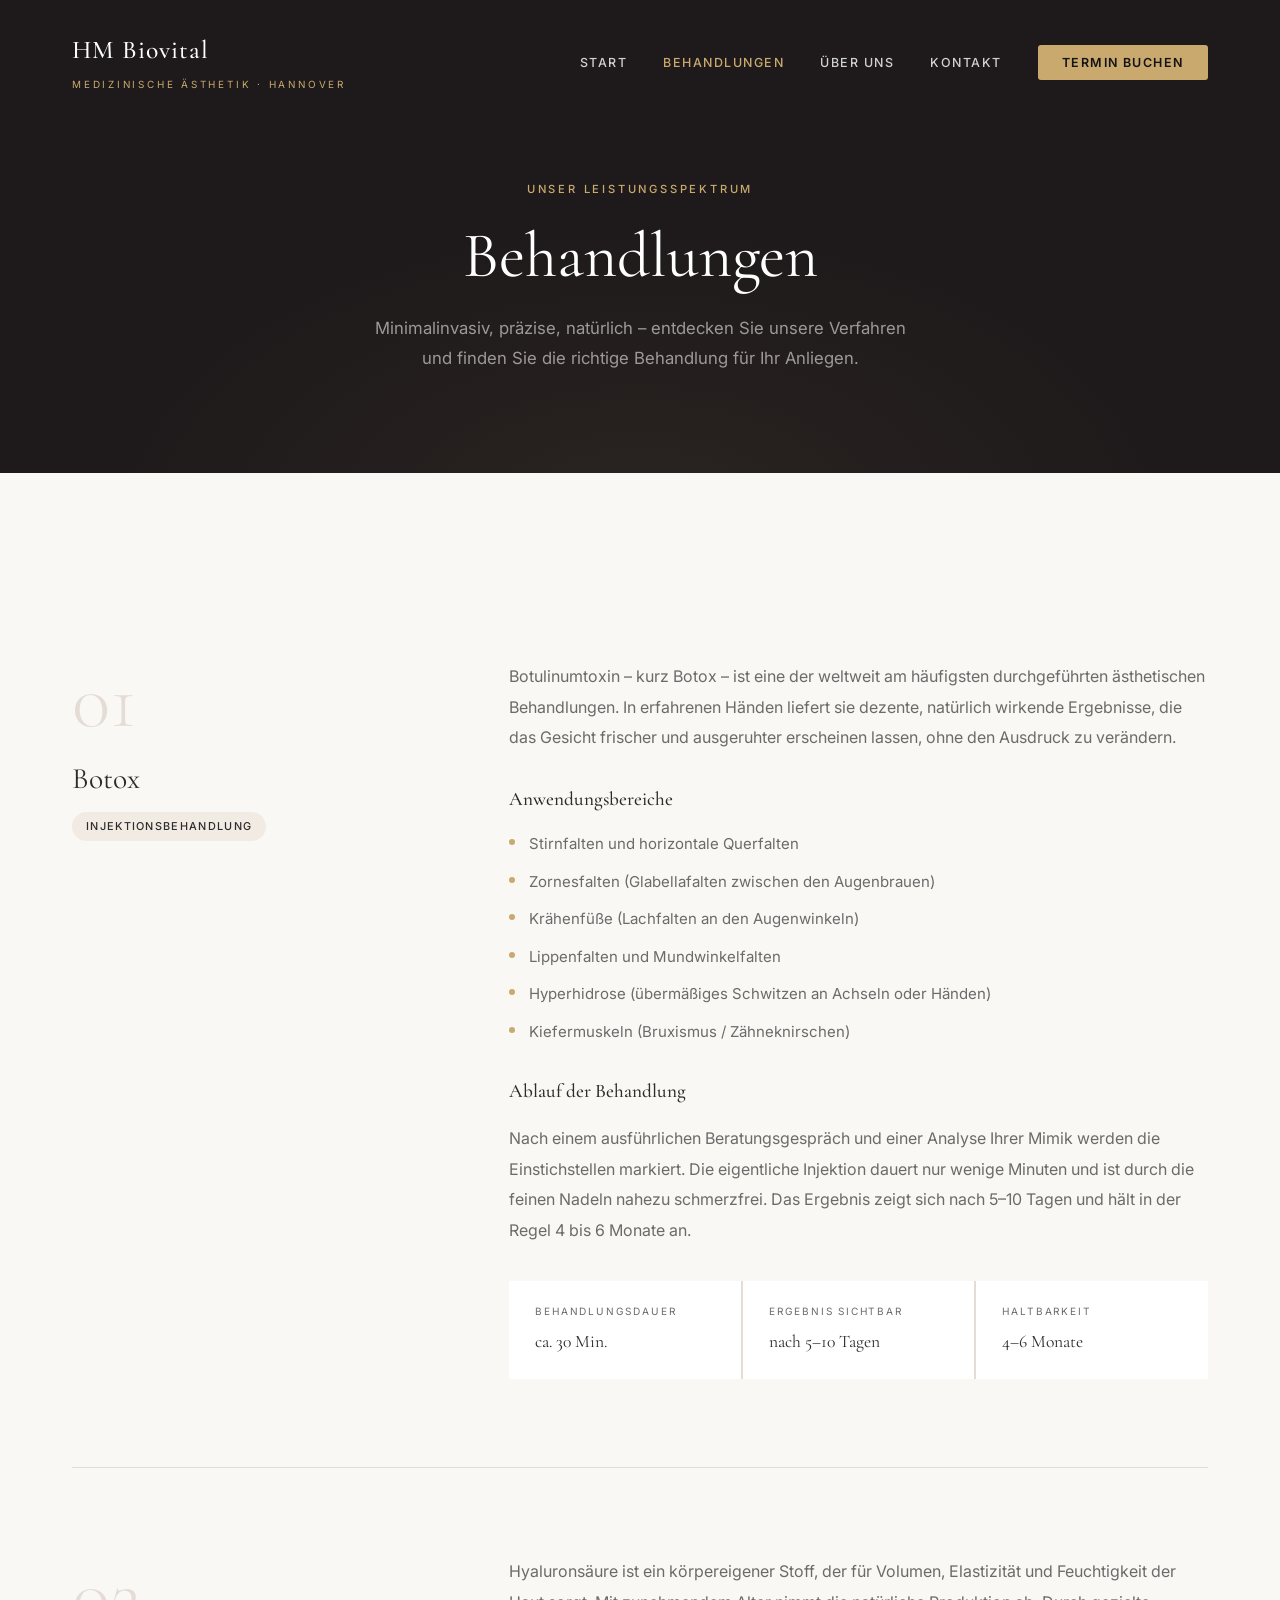
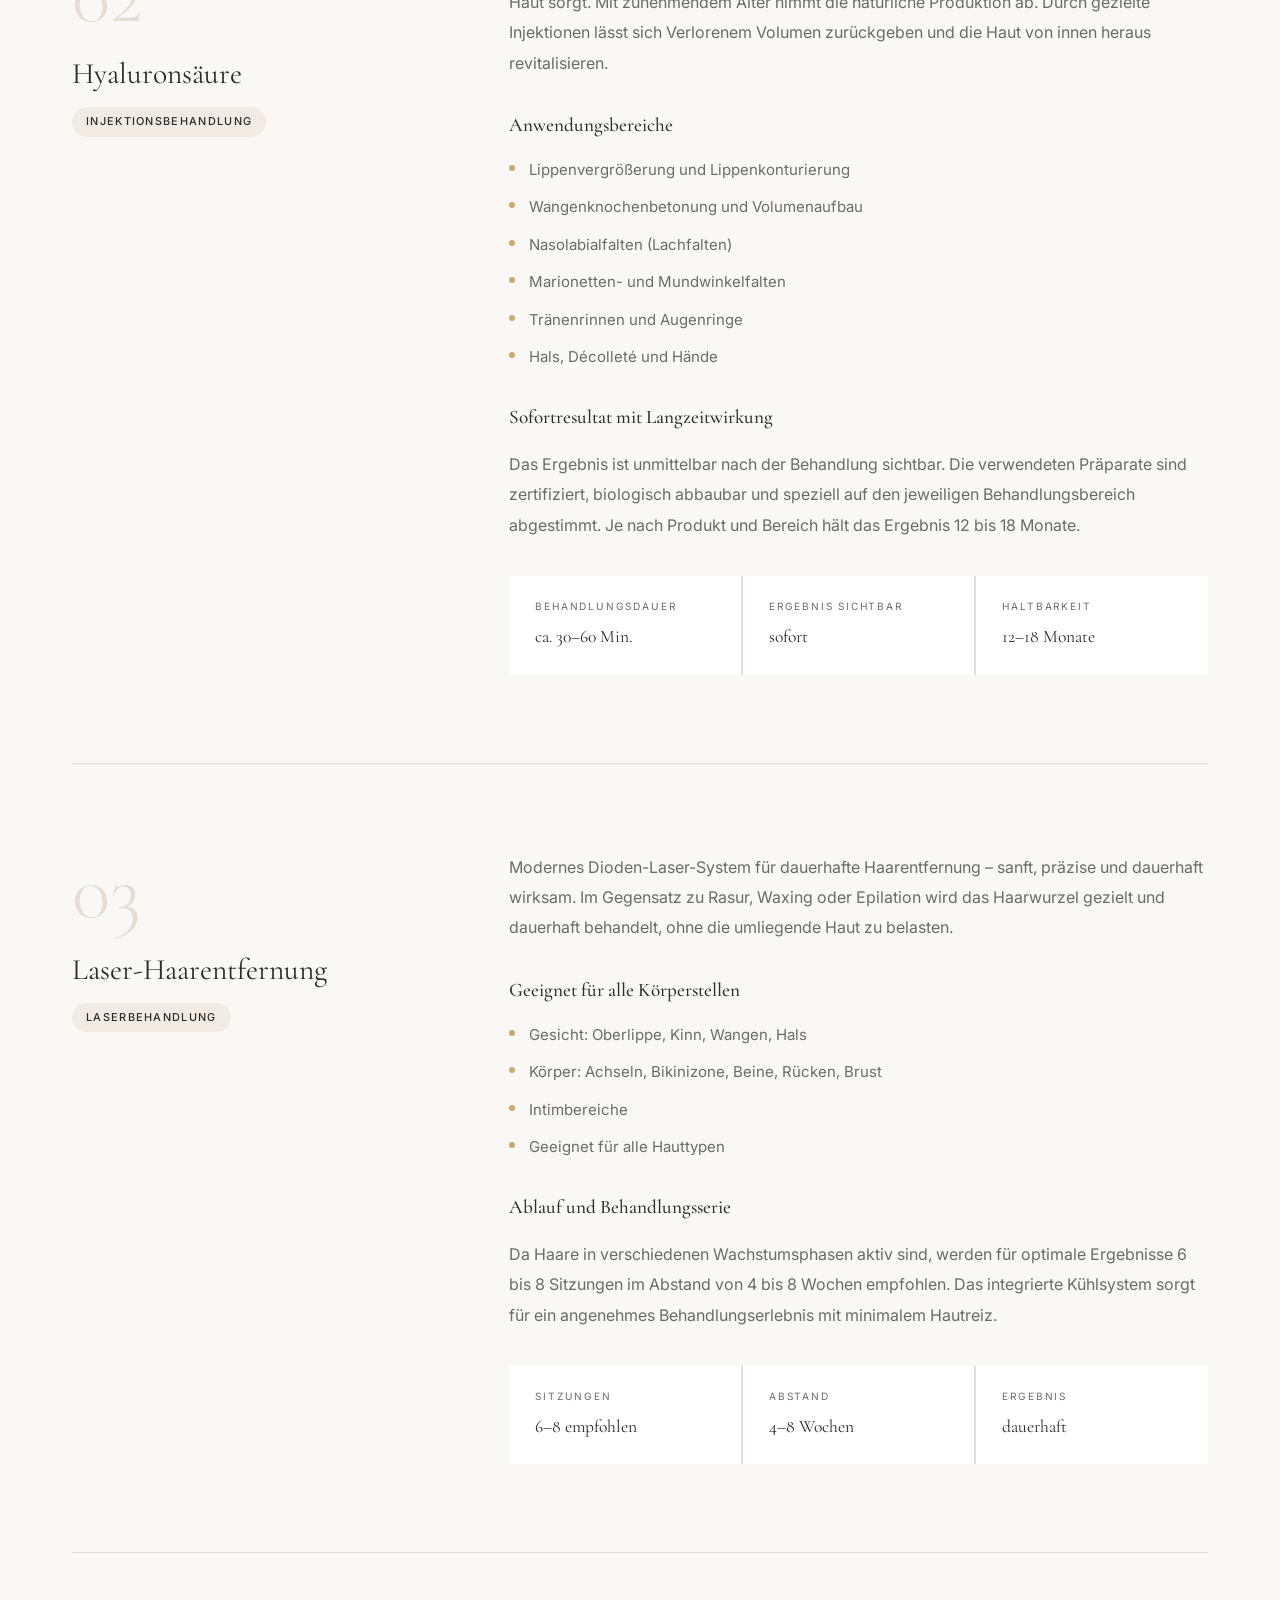
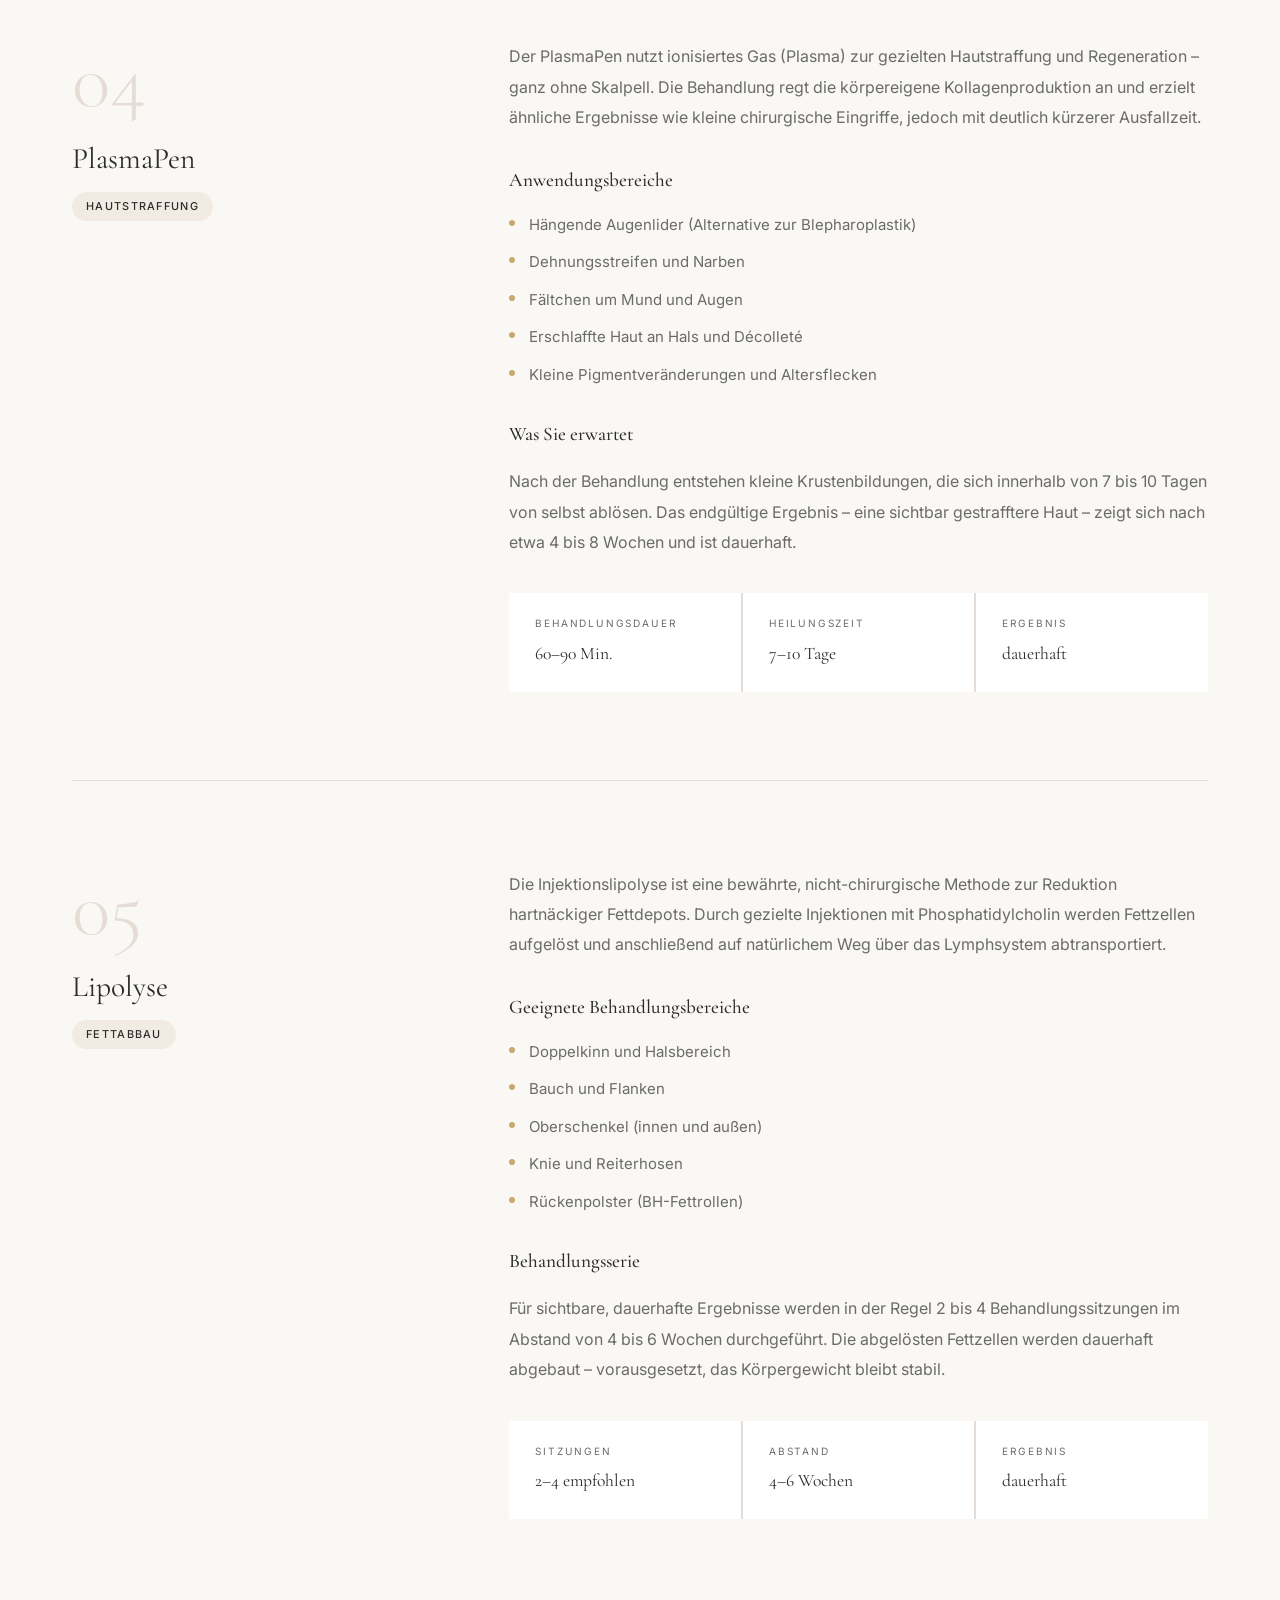
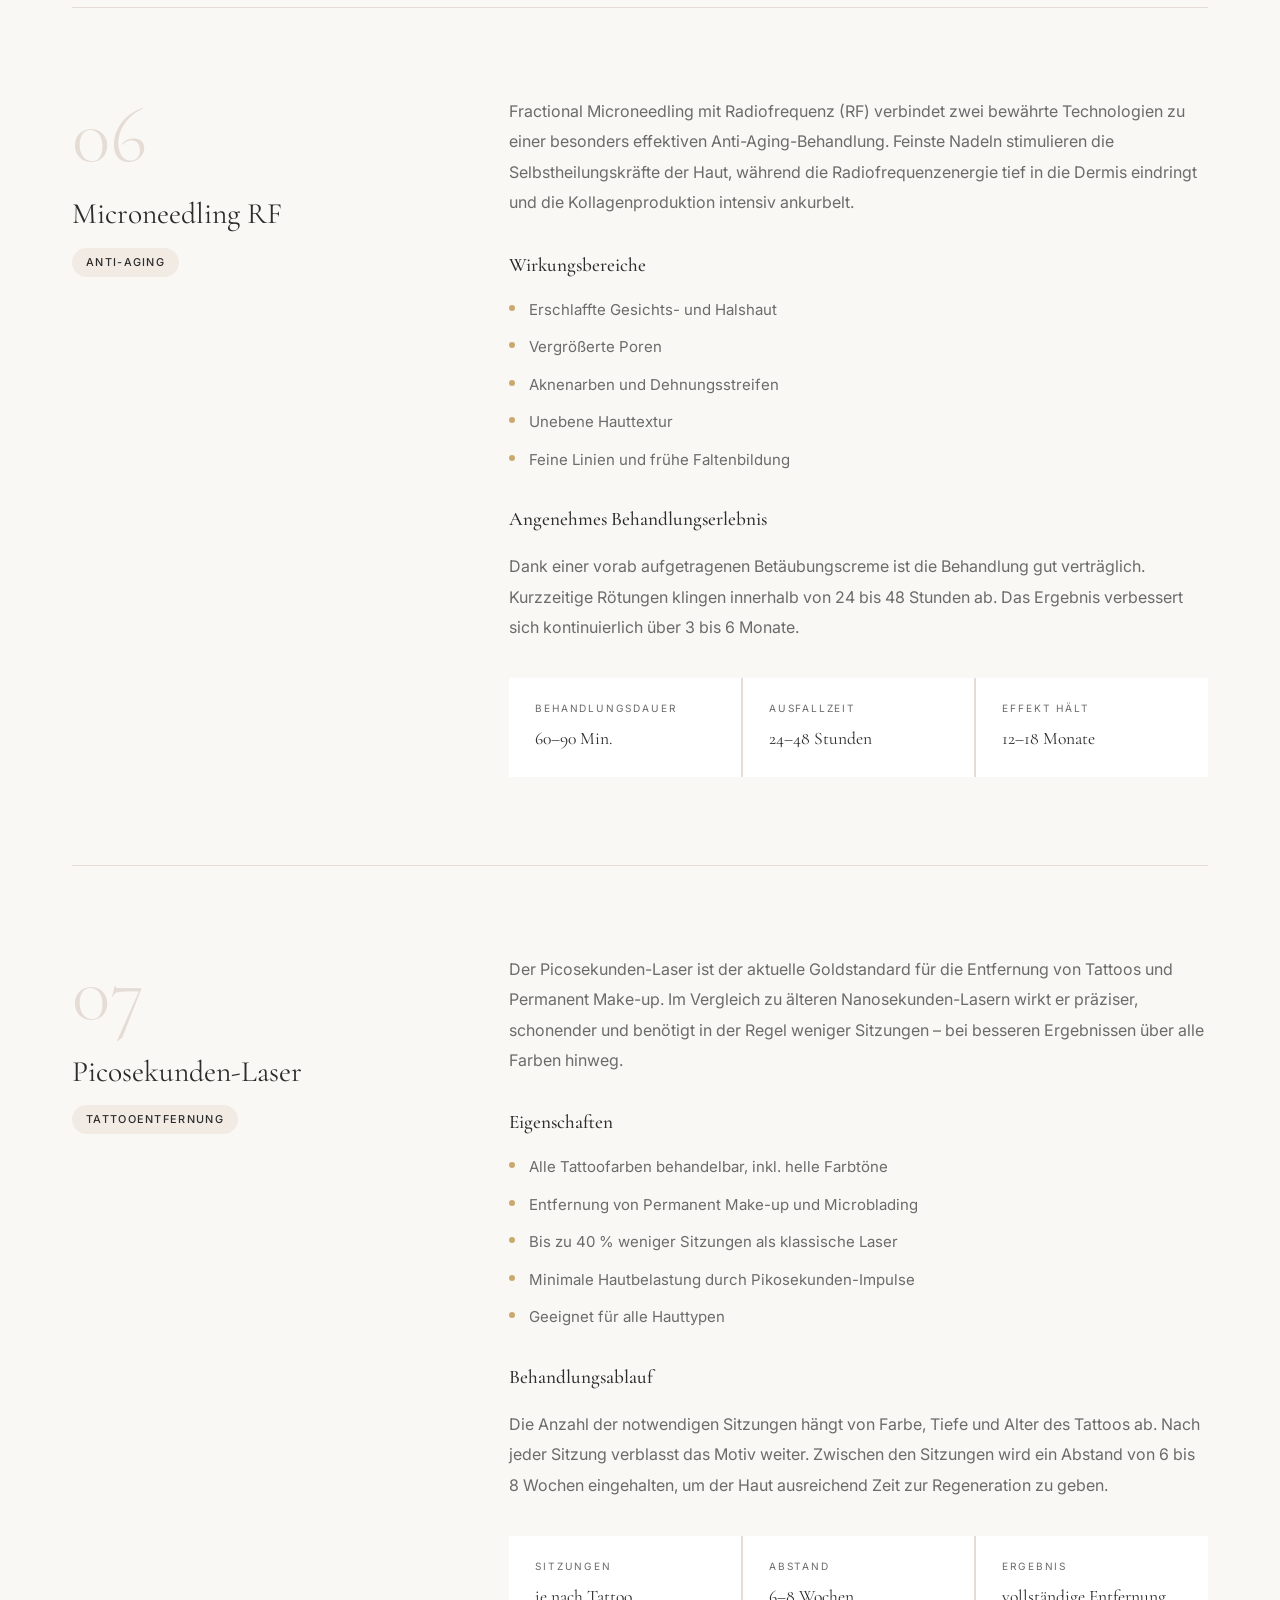
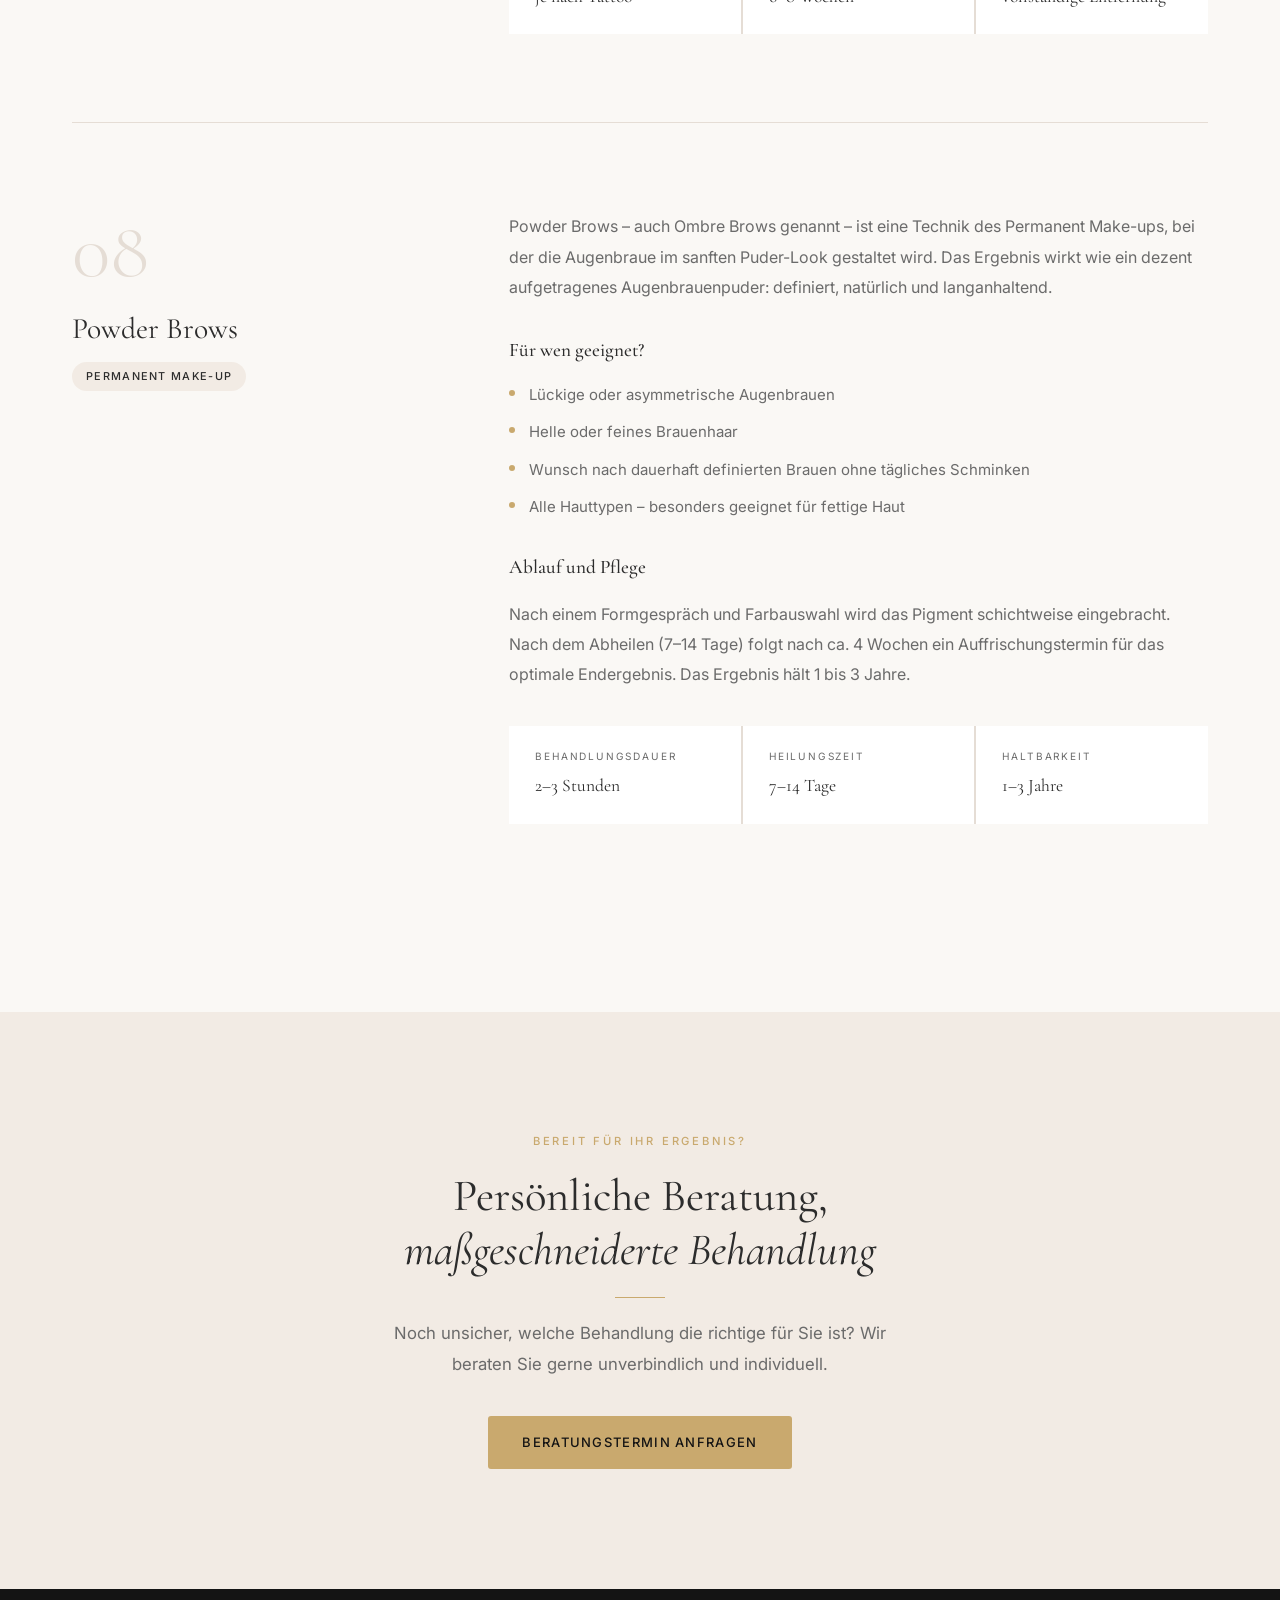
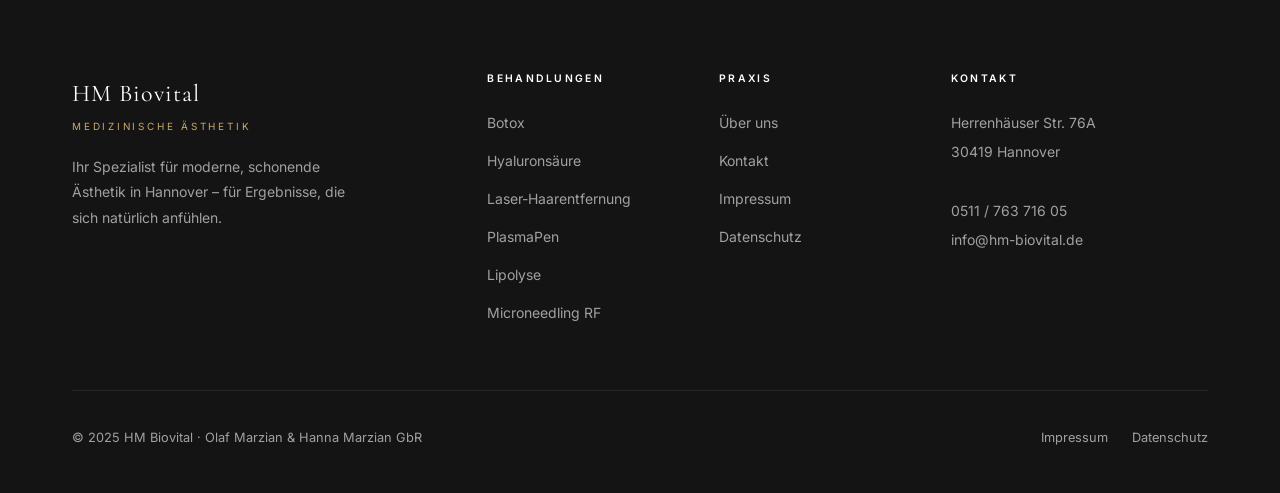
==== behandlungen.html @ 1c525e1e "Initial commit: HM Biovital Website" ====
<!DOCTYPE html>
<html lang="de">
<head>
  <meta charset="UTF-8">
  <meta name="viewport" content="width=device-width, initial-scale=1.0">
  <title>Behandlungen – HM Biovital Hannover</title>
  <meta name="description" content="Alle Behandlungen bei HM Biovital: Botox, Hyaluron, Laser-Haarentfernung, PlasmaPen, Lipolyse, Microneedling RF, Picosekunden-Laser, Powder Brows.">
  <link rel="preconnect" href="https://fonts.googleapis.com">
  <link rel="preconnect" href="https://fonts.gstatic.com" crossorigin>
  <link href="https://fonts.googleapis.com/css2?family=Cormorant+Garamond:ital,wght@0,300;0,400;0,500;0,600;1,300;1,400;1,500&family=Inter:wght@300;400;500;600&display=swap" rel="stylesheet">
  <link rel="stylesheet" href="css/style.css">
</head>
<body>

  <!-- HEADER -->
  <header class="header scrolled">
    <div class="header-inner">
      <a href="index.html" class="logo">
        <div class="logo-name">HM Biovital</div>
        <div class="logo-tagline">Medizinische Ästhetik · Hannover</div>
      </a>
      <nav aria-label="Hauptnavigation">
        <ul class="nav-links">
          <li><a href="index.html">Start</a></li>
          <li><a href="behandlungen.html">Behandlungen</a></li>
          <li><a href="ueber-uns.html">Über uns</a></li>
          <li><a href="kontakt.html">Kontakt</a></li>
          <li><a href="kontakt.html" class="nav-cta">Termin buchen</a></li>
        </ul>
      </nav>
      <button class="hamburger" aria-label="Menü öffnen">
        <span></span><span></span><span></span>
      </button>
    </div>
  </header>

  <!-- MOBILE NAV -->
  <div class="mobile-nav" role="dialog" aria-label="Navigation">
    <button class="mobile-nav-close" aria-label="Menü schließen">✕</button>
    <a href="index.html">Start</a>
    <a href="behandlungen.html">Behandlungen</a>
    <a href="ueber-uns.html">Über uns</a>
    <a href="kontakt.html">Kontakt</a>
    <a href="kontakt.html" class="btn btn-gold" style="margin-top: 16px;">Termin buchen</a>
  </div>

  <!-- PAGE HERO -->
  <section class="page-hero">
    <div class="container">
      <span class="eyebrow">Unser Leistungsspektrum</span>
      <h1>Behandlungen</h1>
      <p>Minimalinvasiv, präzise, natürlich – entdecken Sie unsere Verfahren und finden Sie die richtige Behandlung für Ihr Anliegen.</p>
    </div>
  </section>


  <!-- BEHANDLUNGEN -->
  <section class="behandlungen-section">
    <div class="container">

      <!-- 01 Botox -->
      <div class="behandlung-item" id="botox">
        <div class="behandlung-sticky reveal">
          <div class="behandlung-number">01</div>
          <h2>Botox</h2>
          <span class="tag">Injektionsbehandlung</span>
        </div>
        <div class="behandlung-body reveal reveal-delay-1">
          <p>
            Botulinumtoxin – kurz Botox – ist eine der weltweit am häufigsten
            durchgeführten ästhetischen Behandlungen. In erfahrenen Händen liefert
            sie dezente, natürlich wirkende Ergebnisse, die das Gesicht frischer
            und ausgeruhter erscheinen lassen, ohne den Ausdruck zu verändern.
          </p>

          <h3>Anwendungsbereiche</h3>
          <ul class="bullet-list">
            <li>Stirnfalten und horizontale Querfalten</li>
            <li>Zornesfalten (Glabellafalten zwischen den Augenbrauen)</li>
            <li>Krähenfüße (Lachfalten an den Augenwinkeln)</li>
            <li>Lippenfalten und Mundwinkelfalten</li>
            <li>Hyperhidrose (übermäßiges Schwitzen an Achseln oder Händen)</li>
            <li>Kiefermuskeln (Bruxismus / Zähneknirschen)</li>
          </ul>

          <h3>Ablauf der Behandlung</h3>
          <p>
            Nach einem ausführlichen Beratungsgespräch und einer Analyse Ihrer
            Mimik werden die Einstichstellen markiert. Die eigentliche Injektion
            dauert nur wenige Minuten und ist durch die feinen Nadeln nahezu
            schmerzfrei. Das Ergebnis zeigt sich nach 5–10 Tagen und hält
            in der Regel 4 bis 6 Monate an.
          </p>

          <div class="info-grid">
            <div class="info-box">
              <div class="info-box-label">Behandlungsdauer</div>
              <div class="info-box-value">ca. 30 Min.</div>
            </div>
            <div class="info-box">
              <div class="info-box-label">Ergebnis sichtbar</div>
              <div class="info-box-value">nach 5–10 Tagen</div>
            </div>
            <div class="info-box">
              <div class="info-box-label">Haltbarkeit</div>
              <div class="info-box-value">4–6 Monate</div>
            </div>
          </div>
        </div>
      </div>

      <!-- 02 Hyaluronsäure -->
      <div class="behandlung-item" id="hyaluron">
        <div class="behandlung-sticky reveal">
          <div class="behandlung-number">02</div>
          <h2>Hyaluronsäure</h2>
          <span class="tag">Injektionsbehandlung</span>
        </div>
        <div class="behandlung-body reveal reveal-delay-1">
          <p>
            Hyaluronsäure ist ein körpereigener Stoff, der für Volumen,
            Elastizität und Feuchtigkeit der Haut sorgt. Mit zunehmendem Alter
            nimmt die natürliche Produktion ab. Durch gezielte Injektionen
            lässt sich Verlorenem Volumen zurückgeben und die Haut von innen
            heraus revitalisieren.
          </p>

          <h3>Anwendungsbereiche</h3>
          <ul class="bullet-list">
            <li>Lippenvergrößerung und Lippenkonturierung</li>
            <li>Wangenknochenbetonung und Volumenaufbau</li>
            <li>Nasolabialfalten (Lachfalten)</li>
            <li>Marionetten- und Mundwinkelfalten</li>
            <li>Tränenrinnen und Augenringe</li>
            <li>Hals, Décolleté und Hände</li>
          </ul>

          <h3>Sofortresultat mit Langzeitwirkung</h3>
          <p>
            Das Ergebnis ist unmittelbar nach der Behandlung sichtbar.
            Die verwendeten Präparate sind zertifiziert, biologisch abbaubar
            und speziell auf den jeweiligen Behandlungsbereich abgestimmt.
            Je nach Produkt und Bereich hält das Ergebnis 12 bis 18 Monate.
          </p>

          <div class="info-grid">
            <div class="info-box">
              <div class="info-box-label">Behandlungsdauer</div>
              <div class="info-box-value">ca. 30–60 Min.</div>
            </div>
            <div class="info-box">
              <div class="info-box-label">Ergebnis sichtbar</div>
              <div class="info-box-value">sofort</div>
            </div>
            <div class="info-box">
              <div class="info-box-label">Haltbarkeit</div>
              <div class="info-box-value">12–18 Monate</div>
            </div>
          </div>
        </div>
      </div>

      <!-- 03 Laser Haarentfernung -->
      <div class="behandlung-item" id="laser-haar">
        <div class="behandlung-sticky reveal">
          <div class="behandlung-number">03</div>
          <h2>Laser-Haarentfernung</h2>
          <span class="tag">Laserbehandlung</span>
        </div>
        <div class="behandlung-body reveal reveal-delay-1">
          <p>
            Modernes Dioden-Laser-System für dauerhafte Haarentfernung –
            sanft, präzise und dauerhaft wirksam. Im Gegensatz zu Rasur,
            Waxing oder Epilation wird das Haarwurzel gezielt und dauerhaft
            behandelt, ohne die umliegende Haut zu belasten.
          </p>

          <h3>Geeignet für alle Körperstellen</h3>
          <ul class="bullet-list">
            <li>Gesicht: Oberlippe, Kinn, Wangen, Hals</li>
            <li>Körper: Achseln, Bikinizone, Beine, Rücken, Brust</li>
            <li>Intimbereiche</li>
            <li>Geeignet für alle Hauttypen</li>
          </ul>

          <h3>Ablauf und Behandlungsserie</h3>
          <p>
            Da Haare in verschiedenen Wachstumsphasen aktiv sind, werden
            für optimale Ergebnisse 6 bis 8 Sitzungen im Abstand von
            4 bis 8 Wochen empfohlen. Das integrierte Kühlsystem sorgt
            für ein angenehmes Behandlungserlebnis mit minimalem Hautreiz.
          </p>

          <div class="info-grid">
            <div class="info-box">
              <div class="info-box-label">Sitzungen</div>
              <div class="info-box-value">6–8 empfohlen</div>
            </div>
            <div class="info-box">
              <div class="info-box-label">Abstand</div>
              <div class="info-box-value">4–8 Wochen</div>
            </div>
            <div class="info-box">
              <div class="info-box-label">Ergebnis</div>
              <div class="info-box-value">dauerhaft</div>
            </div>
          </div>
        </div>
      </div>

      <!-- 04 PlasmaPen -->
      <div class="behandlung-item" id="plasmapen">
        <div class="behandlung-sticky reveal">
          <div class="behandlung-number">04</div>
          <h2>PlasmaPen</h2>
          <span class="tag">Hautstraffung</span>
        </div>
        <div class="behandlung-body reveal reveal-delay-1">
          <p>
            Der PlasmaPen nutzt ionisiertes Gas (Plasma) zur gezielten
            Hautstraffung und Regeneration – ganz ohne Skalpell. Die
            Behandlung regt die körpereigene Kollagenproduktion an und
            erzielt ähnliche Ergebnisse wie kleine chirurgische Eingriffe,
            jedoch mit deutlich kürzerer Ausfallzeit.
          </p>

          <h3>Anwendungsbereiche</h3>
          <ul class="bullet-list">
            <li>Hängende Augenlider (Alternative zur Blepharoplastik)</li>
            <li>Dehnungsstreifen und Narben</li>
            <li>Fältchen um Mund und Augen</li>
            <li>Erschlaffte Haut an Hals und Décolleté</li>
            <li>Kleine Pigmentveränderungen und Altersflecken</li>
          </ul>

          <h3>Was Sie erwartet</h3>
          <p>
            Nach der Behandlung entstehen kleine Krustenbildungen, die
            sich innerhalb von 7 bis 10 Tagen von selbst ablösen. Das
            endgültige Ergebnis – eine sichtbar gestrafftere Haut –
            zeigt sich nach etwa 4 bis 8 Wochen und ist dauerhaft.
          </p>

          <div class="info-grid">
            <div class="info-box">
              <div class="info-box-label">Behandlungsdauer</div>
              <div class="info-box-value">60–90 Min.</div>
            </div>
            <div class="info-box">
              <div class="info-box-label">Heilungszeit</div>
              <div class="info-box-value">7–10 Tage</div>
            </div>
            <div class="info-box">
              <div class="info-box-label">Ergebnis</div>
              <div class="info-box-value">dauerhaft</div>
            </div>
          </div>
        </div>
      </div>

      <!-- 05 Lipolyse -->
      <div class="behandlung-item" id="lipolyse">
        <div class="behandlung-sticky reveal">
          <div class="behandlung-number">05</div>
          <h2>Lipolyse</h2>
          <span class="tag">Fettabbau</span>
        </div>
        <div class="behandlung-body reveal reveal-delay-1">
          <p>
            Die Injektionslipolyse ist eine bewährte, nicht-chirurgische
            Methode zur Reduktion hartnäckiger Fettdepots. Durch gezielte
            Injektionen mit Phosphatidylcholin werden Fettzellen aufgelöst
            und anschließend auf natürlichem Weg über das Lymphsystem
            abtransportiert.
          </p>

          <h3>Geeignete Behandlungsbereiche</h3>
          <ul class="bullet-list">
            <li>Doppelkinn und Halsbereich</li>
            <li>Bauch und Flanken</li>
            <li>Oberschenkel (innen und außen)</li>
            <li>Knie und Reiterhosen</li>
            <li>Rückenpolster (BH-Fettrollen)</li>
          </ul>

          <h3>Behandlungsserie</h3>
          <p>
            Für sichtbare, dauerhafte Ergebnisse werden in der Regel
            2 bis 4 Behandlungssitzungen im Abstand von 4 bis 6 Wochen
            durchgeführt. Die abgelösten Fettzellen werden dauerhaft
            abgebaut – vorausgesetzt, das Körpergewicht bleibt stabil.
          </p>

          <div class="info-grid">
            <div class="info-box">
              <div class="info-box-label">Sitzungen</div>
              <div class="info-box-value">2–4 empfohlen</div>
            </div>
            <div class="info-box">
              <div class="info-box-label">Abstand</div>
              <div class="info-box-value">4–6 Wochen</div>
            </div>
            <div class="info-box">
              <div class="info-box-label">Ergebnis</div>
              <div class="info-box-value">dauerhaft</div>
            </div>
          </div>
        </div>
      </div>

      <!-- 06 Microneedling RF -->
      <div class="behandlung-item" id="microneedling">
        <div class="behandlung-sticky reveal">
          <div class="behandlung-number">06</div>
          <h2>Microneedling RF</h2>
          <span class="tag">Anti-Aging</span>
        </div>
        <div class="behandlung-body reveal reveal-delay-1">
          <p>
            Fractional Microneedling mit Radiofrequenz (RF) verbindet
            zwei bewährte Technologien zu einer besonders effektiven
            Anti-Aging-Behandlung. Feinste Nadeln stimulieren die
            Selbstheilungskräfte der Haut, während die Radiofrequenzenergie
            tief in die Dermis eindringt und die Kollagenproduktion
            intensiv ankurbelt.
          </p>

          <h3>Wirkungsbereiche</h3>
          <ul class="bullet-list">
            <li>Erschlaffte Gesichts- und Halshaut</li>
            <li>Vergrößerte Poren</li>
            <li>Aknenarben und Dehnungsstreifen</li>
            <li>Unebene Hauttextur</li>
            <li>Feine Linien und frühe Faltenbildung</li>
          </ul>

          <h3>Angenehmes Behandlungserlebnis</h3>
          <p>
            Dank einer vorab aufgetragenen Betäubungscreme ist die
            Behandlung gut verträglich. Kurzzeitige Rötungen klingen
            innerhalb von 24 bis 48 Stunden ab. Das Ergebnis verbessert
            sich kontinuierlich über 3 bis 6 Monate.
          </p>

          <div class="info-grid">
            <div class="info-box">
              <div class="info-box-label">Behandlungsdauer</div>
              <div class="info-box-value">60–90 Min.</div>
            </div>
            <div class="info-box">
              <div class="info-box-label">Ausfallzeit</div>
              <div class="info-box-value">24–48 Stunden</div>
            </div>
            <div class="info-box">
              <div class="info-box-label">Effekt hält</div>
              <div class="info-box-value">12–18 Monate</div>
            </div>
          </div>
        </div>
      </div>

      <!-- 07 Picosekunden-Laser -->
      <div class="behandlung-item" id="tattoo-laser">
        <div class="behandlung-sticky reveal">
          <div class="behandlung-number">07</div>
          <h2>Picosekunden-Laser</h2>
          <span class="tag">Tattooentfernung</span>
        </div>
        <div class="behandlung-body reveal reveal-delay-1">
          <p>
            Der Picosekunden-Laser ist der aktuelle Goldstandard für die
            Entfernung von Tattoos und Permanent Make-up. Im Vergleich zu
            älteren Nanosekunden-Lasern wirkt er präziser, schonender und
            benötigt in der Regel weniger Sitzungen – bei besseren Ergebnissen
            über alle Farben hinweg.
          </p>

          <h3>Eigenschaften</h3>
          <ul class="bullet-list">
            <li>Alle Tattoofarben behandelbar, inkl. helle Farbtöne</li>
            <li>Entfernung von Permanent Make-up und Microblading</li>
            <li>Bis zu 40 % weniger Sitzungen als klassische Laser</li>
            <li>Minimale Hautbelastung durch Pikosekunden-Impulse</li>
            <li>Geeignet für alle Hauttypen</li>
          </ul>

          <h3>Behandlungsablauf</h3>
          <p>
            Die Anzahl der notwendigen Sitzungen hängt von Farbe, Tiefe und
            Alter des Tattoos ab. Nach jeder Sitzung verblasst das Motiv
            weiter. Zwischen den Sitzungen wird ein Abstand von 6 bis 8
            Wochen eingehalten, um der Haut ausreichend Zeit zur Regeneration
            zu geben.
          </p>

          <div class="info-grid">
            <div class="info-box">
              <div class="info-box-label">Sitzungen</div>
              <div class="info-box-value">je nach Tattoo</div>
            </div>
            <div class="info-box">
              <div class="info-box-label">Abstand</div>
              <div class="info-box-value">6–8 Wochen</div>
            </div>
            <div class="info-box">
              <div class="info-box-label">Ergebnis</div>
              <div class="info-box-value">vollständige Entfernung</div>
            </div>
          </div>
        </div>
      </div>

      <!-- 08 Powder Brows -->
      <div class="behandlung-item" id="powder-brows">
        <div class="behandlung-sticky reveal">
          <div class="behandlung-number">08</div>
          <h2>Powder Brows</h2>
          <span class="tag">Permanent Make-up</span>
        </div>
        <div class="behandlung-body reveal reveal-delay-1">
          <p>
            Powder Brows – auch Ombre Brows genannt – ist eine Technik des
            Permanent Make-ups, bei der die Augenbraue im sanften Puder-Look
            gestaltet wird. Das Ergebnis wirkt wie ein dezent aufgetragenes
            Augenbrauenpuder: definiert, natürlich und langanhaltend.
          </p>

          <h3>Für wen geeignet?</h3>
          <ul class="bullet-list">
            <li>Lückige oder asymmetrische Augenbrauen</li>
            <li>Helle oder feines Brauenhaar</li>
            <li>Wunsch nach dauerhaft definierten Brauen ohne tägliches Schminken</li>
            <li>Alle Hauttypen – besonders geeignet für fettige Haut</li>
          </ul>

          <h3>Ablauf und Pflege</h3>
          <p>
            Nach einem Formgespräch und Farbauswahl wird das Pigment
            schichtweise eingebracht. Nach dem Abheilen (7–14 Tage)
            folgt nach ca. 4 Wochen ein Auffrischungstermin für das
            optimale Endergebnis. Das Ergebnis hält 1 bis 3 Jahre.
          </p>

          <div class="info-grid">
            <div class="info-box">
              <div class="info-box-label">Behandlungsdauer</div>
              <div class="info-box-value">2–3 Stunden</div>
            </div>
            <div class="info-box">
              <div class="info-box-label">Heilungszeit</div>
              <div class="info-box-value">7–14 Tage</div>
            </div>
            <div class="info-box">
              <div class="info-box-label">Haltbarkeit</div>
              <div class="info-box-value">1–3 Jahre</div>
            </div>
          </div>
        </div>
      </div>

    </div>
  </section>


  <!-- CTA -->
  <section class="cta-section">
    <div class="container">
      <div class="reveal">
        <span class="eyebrow">Bereit für Ihr Ergebnis?</span>
        <h2>Persönliche Beratung,<br><em>maßgeschneiderte Behandlung</em></h2>
        <div class="gold-line center"></div>
        <p class="section-desc" style="text-align: center; margin: 0 auto;">
          Noch unsicher, welche Behandlung die richtige für Sie ist?
          Wir beraten Sie gerne unverbindlich und individuell.
        </p>
        <div style="margin-top: 36px;">
          <a href="kontakt.html" class="btn btn-gold">Beratungstermin anfragen</a>
        </div>
      </div>
    </div>
  </section>


  <!-- FOOTER -->
  <footer class="footer">
    <div class="container">
      <div class="footer-inner">
        <div class="footer-brand">
          <div class="footer-brand-name">HM Biovital</div>
          <div class="footer-brand-tag">Medizinische Ästhetik</div>
          <p>Ihr Spezialist für moderne, schonende Ästhetik in Hannover – für Ergebnisse, die sich natürlich anfühlen.</p>
        </div>
        <div class="footer-col">
          <h4>Behandlungen</h4>
          <ul class="footer-links">
            <li><a href="#botox">Botox</a></li>
            <li><a href="#hyaluron">Hyaluronsäure</a></li>
            <li><a href="#laser-haar">Laser-Haarentfernung</a></li>
            <li><a href="#plasmapen">PlasmaPen</a></li>
            <li><a href="#lipolyse">Lipolyse</a></li>
            <li><a href="#microneedling">Microneedling RF</a></li>
          </ul>
        </div>
        <div class="footer-col">
          <h4>Praxis</h4>
          <ul class="footer-links">
            <li><a href="ueber-uns.html">Über uns</a></li>
            <li><a href="kontakt.html">Kontakt</a></li>
            <li><a href="impressum.html">Impressum</a></li>
            <li><a href="impressum.html#datenschutz">Datenschutz</a></li>
          </ul>
        </div>
        <div class="footer-col">
          <h4>Kontakt</h4>
          <address class="footer-address">
            Herrenhäuser Str. 76A<br>30419 Hannover<br><br>
            <a href="tel:+4951176371605">0511 / 763 716 05</a><br>
            <a href="mailto:info@hm-biovital.de">info@hm-biovital.de</a>
          </address>
        </div>
      </div>
      <div class="footer-bottom">
        <span>© 2025 HM Biovital · Olaf Marzian &amp; Hanna Marzian GbR</span>
        <div class="footer-bottom-links">
          <a href="impressum.html">Impressum</a>
          <a href="impressum.html#datenschutz">Datenschutz</a>
        </div>
      </div>
    </div>
  </footer>

  <script src="js/main.js"></script>
</body>
</html>
---- css/style.css ----
/* ============================================================
   HM BIOVITAL – Premium Medical Aesthetics
   style.css
   ============================================================ */

/* 1. Custom Properties
   ============================================================ */
:root {
  --gold:        #C9A96E;
  --gold-light:  #E0C898;
  --gold-dark:   #A07840;
  --ivory:       #FAF8F5;
  --rose:        #F2EBE4;
  --dark:        #141414;
  --dark-2:      #1E1A1B;
  --dark-3:      #2A2424;
  --text:        #2C2C2C;
  --text-light:  #6B6B6B;
  --border:      #E5DDD5;
  --white:       #FFFFFF;

  --font-display: 'Cormorant Garamond', Georgia, serif;
  --font-body:    'Inter', -apple-system, BlinkMacSystemFont, sans-serif;

  --max-width:   1200px;

  --ease:        cubic-bezier(0.4, 0, 0.2, 1);
  --t-fast:      0.2s ease;
  --t:           0.35s ease;
  --t-slow:      0.65s ease;

  --shadow-sm:   0 2px 12px rgba(0, 0, 0, 0.06);
  --shadow:      0 4px 28px rgba(0, 0, 0, 0.10);
  --shadow-lg:   0 10px 52px rgba(0, 0, 0, 0.14);

  --radius:      3px;
}

/* 2. Reset & Base
   ============================================================ */
*, *::before, *::after {
  box-sizing: border-box;
  margin: 0;
  padding: 0;
}

html {
  font-size: 16px;
  scroll-behavior: smooth;
}

body {
  font-family: var(--font-body);
  color: var(--text);
  background: var(--ivory);
  line-height: 1.75;
  -webkit-font-smoothing: antialiased;
  -moz-osx-font-smoothing: grayscale;
}

img { max-width: 100%; height: auto; display: block; }
a   { color: inherit; text-decoration: none; }
ul  { list-style: none; }

/* 3. Typography
   ============================================================ */
h1, h2, h3, h4 {
  font-family: var(--font-display);
  font-weight: 400;
  line-height: 1.2;
}

h1 { font-size: clamp(2.4rem, 5vw, 4.5rem); }
h2 { font-size: clamp(1.9rem, 3.5vw, 3rem); }
h3 { font-size: clamp(1.3rem, 2.5vw, 1.75rem); }
h4 { font-size: 1.15rem; }

.eyebrow {
  display: block;
  font-size: 0.7rem;
  letter-spacing: 0.25em;
  text-transform: uppercase;
  color: var(--gold);
  font-family: var(--font-body);
  font-weight: 500;
  margin-bottom: 18px;
}

.section-desc {
  color: var(--text-light);
  font-size: 1.05rem;
  line-height: 1.85;
  max-width: 540px;
}

/* 4. Layout Utilities
   ============================================================ */
.container {
  max-width: var(--max-width);
  margin: 0 auto;
  padding: 0 32px;
}

section { padding: 100px 0; }

.section-header        { margin-bottom: 64px; }
.section-header.center { text-align: center; display: flex; flex-direction: column; align-items: center; }

.gold-line        { width: 50px; height: 1px; background: var(--gold); margin: 20px 0; }
.gold-line.center { margin: 20px auto; }

/* 5. Buttons
   ============================================================ */
.btn {
  display: inline-flex;
  align-items: center;
  gap: 10px;
  padding: 15px 34px;
  font-family: var(--font-body);
  font-size: 0.8125rem;
  font-weight: 500;
  letter-spacing: 0.1em;
  text-transform: uppercase;
  border: none;
  cursor: pointer;
  transition: var(--t);
  border-radius: var(--radius);
  text-decoration: none;
  white-space: nowrap;
}

.btn-gold {
  background: var(--gold);
  color: var(--dark);
}
.btn-gold:hover {
  background: var(--gold-dark);
  color: var(--white);
  transform: translateY(-2px);
  box-shadow: 0 6px 24px rgba(201, 169, 110, 0.45);
}

.btn-ghost {
  background: transparent;
  color: var(--white);
  border: 1px solid rgba(255, 255, 255, 0.45);
}
.btn-ghost:hover {
  border-color: var(--gold);
  color: var(--gold);
}

.btn-outline {
  background: transparent;
  color: var(--text);
  border: 1px solid var(--border);
}
.btn-outline:hover {
  border-color: var(--gold);
  color: var(--gold);
}

/* 6. Navigation
   ============================================================ */
.header {
  position: fixed;
  top: 0;
  left: 0;
  right: 0;
  z-index: 1000;
  padding: 28px 0;
  transition: padding var(--t), background var(--t), box-shadow var(--t);
}

.header.scrolled {
  background: rgba(255, 255, 255, 0.96);
  backdrop-filter: blur(20px);
  -webkit-backdrop-filter: blur(20px);
  padding: 16px 0;
  box-shadow: var(--shadow-sm);
}

.header-inner {
  max-width: var(--max-width);
  margin: 0 auto;
  padding: 0 32px;
  display: flex;
  align-items: center;
  justify-content: space-between;
}

.logo {
  display: flex;
  flex-direction: column;
  gap: 3px;
}

.logo-name {
  font-family: var(--font-display);
  font-size: 1.6rem;
  font-weight: 500;
  letter-spacing: 0.04em;
  color: var(--white);
  transition: color var(--t);
}

.logo-tagline {
  font-size: 0.62rem;
  letter-spacing: 0.28em;
  text-transform: uppercase;
  color: var(--gold);
  font-weight: 400;
}

.header.scrolled .logo-name { color: var(--dark); }

.nav-links {
  display: flex;
  align-items: center;
  gap: 36px;
}

.nav-links a {
  font-size: 0.78rem;
  letter-spacing: 0.12em;
  text-transform: uppercase;
  font-weight: 500;
  color: rgba(255, 255, 255, 0.8);
  transition: color var(--t-fast);
  position: relative;
}

.nav-links a::after {
  content: '';
  position: absolute;
  bottom: -3px;
  left: 0;
  width: 0;
  height: 1px;
  background: var(--gold);
  transition: width var(--t-fast);
}

.nav-links a:hover        { color: var(--gold); }
.nav-links a:hover::after { width: 100%; }

.header.scrolled .nav-links a       { color: var(--text); }
.header.scrolled .nav-links a:hover { color: var(--gold); }

.nav-cta {
  background: var(--gold) !important;
  color: var(--dark) !important;
  padding: 10px 24px;
  border-radius: var(--radius);
  font-weight: 600 !important;
  transition: background var(--t-fast), box-shadow var(--t-fast) !important;
}
.nav-cta:hover {
  background: var(--gold-dark) !important;
  color: var(--white) !important;
  box-shadow: 0 4px 16px rgba(201, 169, 110, 0.4) !important;
}
.nav-cta::after { display: none !important; }

/* Hamburger */
.hamburger {
  display: none;
  flex-direction: column;
  gap: 5px;
  background: none;
  border: none;
  cursor: pointer;
  padding: 4px;
}
.hamburger span {
  display: block;
  width: 24px;
  height: 1.5px;
  background: var(--white);
  transition: var(--t-fast);
}
.header.scrolled .hamburger span { background: var(--dark); }

/* Mobile Nav */
.mobile-nav {
  display: none;
  position: fixed;
  inset: 0;
  background: var(--dark);
  z-index: 999;
  flex-direction: column;
  align-items: center;
  justify-content: center;
  gap: 36px;
  opacity: 0;
  pointer-events: none;
  transition: opacity var(--t);
}
.mobile-nav.open {
  opacity: 1;
  pointer-events: all;
}
.mobile-nav a {
  font-family: var(--font-display);
  font-size: 2.2rem;
  color: var(--white);
  transition: color var(--t-fast);
}
.mobile-nav a:hover { color: var(--gold); }

.mobile-nav-close {
  position: absolute;
  top: 28px;
  right: 32px;
  background: none;
  border: none;
  cursor: pointer;
  color: var(--white);
  font-size: 1.4rem;
  line-height: 1;
  opacity: 0.7;
  transition: opacity var(--t-fast);
}
.mobile-nav-close:hover { opacity: 1; }

/* 7. Hero (Homepage)
   ============================================================ */
.hero {
  min-height: 100vh;
  display: flex;
  align-items: center;
  position: relative;
  overflow: hidden;
  background:
    linear-gradient(145deg, #120D0E 0%, #1D1418 40%, #271B1A 65%, #130E0F 100%);
}

.hero::before {
  content: '';
  position: absolute;
  inset: 0;
  background:
    radial-gradient(ellipse 900px 700px at 75% 50%, rgba(201, 169, 110, 0.09) 0%, transparent 55%),
    radial-gradient(ellipse 500px 400px at 20% 70%, rgba(201, 169, 110, 0.05) 0%, transparent 50%);
  pointer-events: none;
}

/* Subtle grid overlay */
.hero::after {
  content: '';
  position: absolute;
  inset: 0;
  background-image:
    linear-gradient(rgba(201, 169, 110, 0.04) 1px, transparent 1px),
    linear-gradient(90deg, rgba(201, 169, 110, 0.04) 1px, transparent 1px);
  background-size: 80px 80px;
  pointer-events: none;
}

.hero-content {
  position: relative;
  z-index: 2;
  width: 100%;
  max-width: var(--max-width);
  margin: 0 auto;
  padding: 140px 32px 100px;
}

.hero-inner { max-width: 620px; }

.hero-eyebrow {
  display: flex;
  align-items: center;
  gap: 18px;
  margin-bottom: 32px;
}
.hero-eyebrow::before {
  content: '';
  display: block;
  width: 44px;
  height: 1px;
  background: var(--gold);
  flex-shrink: 0;
}
.hero-eyebrow span {
  font-size: 0.7rem;
  letter-spacing: 0.28em;
  text-transform: uppercase;
  color: var(--gold);
  font-weight: 500;
}

.hero h1 {
  color: var(--white);
  margin-bottom: 28px;
  font-weight: 300;
}
.hero h1 em {
  font-style: italic;
  color: var(--gold);
}

.hero-desc {
  color: rgba(255, 255, 255, 0.6);
  font-size: 1.05rem;
  line-height: 1.85;
  margin-bottom: 52px;
  max-width: 500px;
}

.hero-actions {
  display: flex;
  gap: 16px;
  flex-wrap: wrap;
}

.hero-scroll {
  position: absolute;
  bottom: 44px;
  left: 50%;
  transform: translateX(-50%);
  display: flex;
  flex-direction: column;
  align-items: center;
  gap: 10px;
  color: rgba(255, 255, 255, 0.35);
  font-size: 0.65rem;
  letter-spacing: 0.2em;
  text-transform: uppercase;
  z-index: 2;
  animation: heroBob 2.2s infinite var(--ease);
}
.hero-scroll::after {
  content: '';
  display: block;
  width: 1px;
  height: 44px;
  background: linear-gradient(to bottom, rgba(255,255,255,0.35), transparent);
}

@keyframes heroBob {
  0%, 100% { transform: translateX(-50%) translateY(0); }
  50%       { transform: translateX(-50%) translateY(8px); }
}

/* 8. Page Hero (Unterseiten)
   ============================================================ */
.page-hero {
  padding: 180px 0 100px;
  background: var(--dark-2);
  text-align: center;
  position: relative;
  overflow: hidden;
}
.page-hero::before {
  content: '';
  position: absolute;
  inset: 0;
  background: radial-gradient(ellipse 900px 500px at 50% 110%, rgba(201, 169, 110, 0.07) 0%, transparent 60%);
}
.page-hero .container { position: relative; z-index: 2; }
.page-hero h1    { color: var(--white); margin-bottom: 20px; }
.page-hero p     { color: rgba(255,255,255,0.55); max-width: 540px; margin: 0 auto; font-size: 1.05rem; }

/* 9. Leistungen Grid
   ============================================================ */
.leistungen-section { background: var(--white); }

.leistungen-grid {
  display: grid;
  grid-template-columns: repeat(4, 1fr);
  gap: 2px;
  background: var(--border);
}

.leistung-card {
  background: var(--white);
  padding: 44px 34px;
  transition: background var(--t), color var(--t);
  text-decoration: none;
  color: var(--text);
  display: block;
}
.leistung-card:hover { background: var(--dark); color: var(--white); }

.leistung-icon {
  width: 40px;
  height: 40px;
  margin-bottom: 22px;
  color: var(--gold);
}

.leistung-card h3 {
  font-size: 1.1rem;
  margin-bottom: 12px;
  font-weight: 500;
}

.leistung-card p {
  font-size: 0.875rem;
  line-height: 1.75;
  color: var(--text-light);
}
.leistung-card:hover p { color: rgba(255,255,255,0.6); }

.leistung-more {
  display: inline-flex;
  align-items: center;
  gap: 6px;
  margin-top: 20px;
  font-size: 0.72rem;
  letter-spacing: 0.12em;
  text-transform: uppercase;
  font-weight: 500;
  color: var(--gold);
  transition: gap var(--t-fast);
}
.leistung-card:hover .leistung-more { gap: 10px; }

/* 10. Über uns Teaser
   ============================================================ */
.ueber-teaser { background: var(--ivory); }

.split-layout {
  display: grid;
  grid-template-columns: 1fr 1fr;
  gap: 88px;
  align-items: center;
}

.split-image-wrap {
  position: relative;
}

.split-image {
  aspect-ratio: 4/5;
  background: var(--rose);
  overflow: hidden;
  position: relative;
}

.split-image-inner {
  width: 100%;
  height: 100%;
  display: flex;
  align-items: center;
  justify-content: center;
  flex-direction: column;
  gap: 12px;
  color: var(--border);
}

.split-image-inner svg {
  width: 48px;
  height: 48px;
  opacity: 0.5;
}

.split-image-inner span {
  font-size: 0.7rem;
  letter-spacing: 0.15em;
  text-transform: uppercase;
  opacity: 0.5;
}

/* Decorative offset border */
.split-image-wrap::after {
  content: '';
  position: absolute;
  bottom: -22px;
  right: -22px;
  width: 65%;
  height: 65%;
  border: 2px solid var(--gold);
  pointer-events: none;
  z-index: -1;
}

.split-text { display: flex; flex-direction: column; gap: 22px; }
.split-text p {
  color: var(--text-light);
  line-height: 1.85;
}

.signatures {
  display: flex;
  gap: 40px;
  margin-top: 8px;
}
.signature-name {
  font-family: var(--font-display);
  font-size: 1.15rem;
  font-style: italic;
}
.signature-role {
  font-size: 0.68rem;
  letter-spacing: 0.14em;
  text-transform: uppercase;
  color: var(--text-light);
  margin-top: 2px;
}

/* 11. USP Section
   ============================================================ */
.usp-section { background: var(--dark); color: var(--white); }
.usp-section .eyebrow { color: var(--gold); }
.usp-section .section-desc { color: rgba(255,255,255,0.5); }

.usp-grid {
  display: grid;
  grid-template-columns: repeat(3, 1fr);
  gap: 1px;
  background: rgba(255,255,255,0.06);
  margin-top: 64px;
}

.usp-item {
  padding: 48px 40px;
  background: var(--dark);
  display: flex;
  flex-direction: column;
  gap: 14px;
  transition: background var(--t);
}
.usp-item:hover { background: var(--dark-3); }

.usp-num {
  font-family: var(--font-display);
  font-size: 3.8rem;
  color: rgba(201, 169, 110, 0.25);
  font-weight: 300;
  line-height: 1;
}

.usp-item h3 {
  font-size: 1.25rem;
  font-weight: 400;
  color: var(--white);
}

.usp-item p {
  font-size: 0.9rem;
  line-height: 1.8;
  color: rgba(255,255,255,0.5);
}

.usp-divider {
  width: 36px;
  height: 1px;
  background: var(--gold);
  margin: 4px 0;
}

/* 12. CTA Section
   ============================================================ */
.cta-section {
  background: var(--rose);
  text-align: center;
  padding: 120px 32px;
}
.cta-section h2    { margin-bottom: 16px; }
.cta-section .section-desc { margin: 0 auto 44px; }

.cta-meta {
  display: flex;
  justify-content: center;
  gap: 56px;
  margin-top: 56px;
  flex-wrap: wrap;
}
.cta-meta-item {
  display: flex;
  flex-direction: column;
  align-items: center;
  gap: 6px;
}
.cta-meta-label {
  font-size: 0.65rem;
  letter-spacing: 0.2em;
  text-transform: uppercase;
  color: var(--text-light);
}
.cta-meta-value {
  font-family: var(--font-display);
  font-size: 1.1rem;
  color: var(--text);
}
.cta-meta-divider {
  width: 1px;
  height: 40px;
  background: var(--border);
  align-self: center;
}

/* 13. Footer
   ============================================================ */
.footer {
  background: var(--dark);
  color: rgba(255,255,255,0.6);
  padding: 84px 0 44px;
}

.footer-inner {
  display: grid;
  grid-template-columns: 2fr 1fr 1fr 1.4fr;
  gap: 48px;
  margin-bottom: 64px;
}

.footer-brand-name {
  font-family: var(--font-display);
  font-size: 1.5rem;
  color: var(--white);
  letter-spacing: 0.04em;
}
.footer-brand-tag {
  font-size: 0.62rem;
  letter-spacing: 0.28em;
  text-transform: uppercase;
  color: var(--gold);
  margin-top: 3px;
  margin-bottom: 18px;
}
.footer-brand p {
  font-size: 0.875rem;
  line-height: 1.85;
  max-width: 280px;
}

.footer-col h4 {
  font-family: var(--font-body);
  font-size: 0.65rem;
  letter-spacing: 0.22em;
  text-transform: uppercase;
  font-weight: 600;
  color: var(--white);
  margin-bottom: 22px;
}

.footer-links {
  display: flex;
  flex-direction: column;
  gap: 10px;
}
.footer-links a {
  font-size: 0.875rem;
  transition: color var(--t-fast);
}
.footer-links a:hover { color: var(--gold); }

.footer-address {
  font-style: normal;
  font-size: 0.875rem;
  line-height: 2.1;
}
.footer-address a { transition: color var(--t-fast); }
.footer-address a:hover { color: var(--gold); }

.footer-bottom {
  border-top: 1px solid rgba(255,255,255,0.08);
  padding-top: 36px;
  display: flex;
  align-items: center;
  justify-content: space-between;
  font-size: 0.8rem;
}
.footer-bottom a { transition: color var(--t-fast); }
.footer-bottom a:hover { color: var(--gold); }
.footer-bottom-links { display: flex; gap: 24px; }

/* 14. Behandlungen Page
   ============================================================ */
.behandlungen-section { background: var(--ivory); }

.behandlung-item {
  padding: 88px 0;
  border-bottom: 1px solid var(--border);
  display: grid;
  grid-template-columns: 1fr 2fr;
  gap: 88px;
  align-items: start;
}
.behandlung-item:last-child { border-bottom: none; }

.behandlung-sticky {
  position: sticky;
  top: 100px;
}

.behandlung-number {
  font-family: var(--font-display);
  font-size: 5rem;
  color: var(--border);
  font-weight: 300;
  line-height: 1;
  margin-bottom: 20px;
}

.behandlung-sticky h2 {
  font-size: 1.85rem;
  margin-bottom: 14px;
}

.tag {
  display: inline-block;
  padding: 5px 14px;
  background: var(--rose);
  color: var(--text);
  font-size: 0.68rem;
  letter-spacing: 0.12em;
  text-transform: uppercase;
  border-radius: 100px;
  font-weight: 500;
}

.behandlung-body > * + * { margin-top: 20px; }

.behandlung-body h3 {
  font-size: 1.2rem;
  font-weight: 500;
  margin-top: 36px !important;
  margin-bottom: 0;
}

.behandlung-body p {
  color: var(--text-light);
  line-height: 1.9;
}

.bullet-list {
  display: flex;
  flex-direction: column;
  gap: 12px;
}
.bullet-list li {
  display: flex;
  gap: 14px;
  align-items: flex-start;
  font-size: 0.9375rem;
  color: var(--text-light);
  line-height: 1.7;
}
.bullet-list li::before {
  content: '';
  display: block;
  width: 6px;
  height: 6px;
  border-radius: 50%;
  background: var(--gold);
  margin-top: 8px;
  flex-shrink: 0;
}

.info-grid {
  display: grid;
  grid-template-columns: repeat(3, 1fr);
  gap: 2px;
  background: var(--border);
  margin-top: 36px;
}
.info-box {
  background: var(--white);
  padding: 22px 26px;
}
.info-box-label {
  font-size: 0.63rem;
  letter-spacing: 0.18em;
  text-transform: uppercase;
  color: var(--text-light);
  margin-bottom: 6px;
}
.info-box-value {
  font-family: var(--font-display);
  font-size: 1.1rem;
}

/* 15. Über uns Page
   ============================================================ */
.team-section { background: var(--white); }

.team-grid {
  display: grid;
  grid-template-columns: 1fr 1fr;
  gap: 2px;
  background: var(--border);
  margin-top: 64px;
}

.team-card {
  background: var(--white);
  padding: 56px 48px;
}

.team-photo {
  width: 110px;
  height: 110px;
  border-radius: 50%;
  background: var(--rose);
  display: flex;
  align-items: center;
  justify-content: center;
  font-family: var(--font-display);
  font-size: 2rem;
  color: var(--gold);
  margin-bottom: 30px;
}

.team-card h3 { margin-bottom: 6px; font-size: 1.6rem; }
.team-role {
  font-size: 0.68rem;
  letter-spacing: 0.16em;
  text-transform: uppercase;
  color: var(--gold);
  font-weight: 500;
  margin-bottom: 22px;
}
.team-card p {
  color: var(--text-light);
  font-size: 0.9375rem;
  line-height: 1.85;
  margin-bottom: 14px;
}
.team-card p:last-child { margin-bottom: 0; }

.philosophy-section { background: var(--dark-2); }

.philosophy-quote {
  font-family: var(--font-display);
  font-size: clamp(1.5rem, 3vw, 2.4rem);
  font-style: italic;
  font-weight: 300;
  max-width: 820px;
  margin: 0 auto;
  text-align: center;
  line-height: 1.55;
  color: rgba(255,255,255,0.85);
}
.philosophy-quote cite {
  display: block;
  font-size: 0.78rem;
  font-style: normal;
  letter-spacing: 0.18em;
  text-transform: uppercase;
  color: var(--gold);
  margin-top: 28px;
  font-family: var(--font-body);
}

.values-section { background: var(--ivory); }
.values-grid {
  display: grid;
  grid-template-columns: repeat(3, 1fr);
  gap: 24px;
  margin-top: 64px;
}
.value-item {
  border: 1px solid var(--border);
  padding: 36px 32px;
  transition: border-color var(--t), box-shadow var(--t);
}
.value-item:hover {
  border-color: var(--gold);
  box-shadow: var(--shadow-sm);
}
.value-icon {
  width: 36px;
  height: 36px;
  color: var(--gold);
  margin-bottom: 20px;
}
.value-item h4 {
  font-family: var(--font-display);
  font-size: 1.15rem;
  font-weight: 500;
  margin-bottom: 10px;
}
.value-item p {
  font-size: 0.875rem;
  color: var(--text-light);
  line-height: 1.75;
}

/* 16. Kontakt Page
   ============================================================ */
.kontakt-section { background: var(--ivory); }

.kontakt-grid {
  display: grid;
  grid-template-columns: 1fr 1.3fr;
  gap: 88px;
  align-items: start;
}

.kontakt-info {
  display: flex;
  flex-direction: column;
  gap: 44px;
  position: sticky;
  top: 100px;
}

.kontakt-block-label {
  font-size: 0.65rem;
  letter-spacing: 0.2em;
  text-transform: uppercase;
  font-weight: 600;
  color: var(--gold);
  margin-bottom: 14px;
}

.kontakt-block p,
.kontakt-block address {
  font-style: normal;
  color: var(--text-light);
  line-height: 2.1;
  font-size: 0.9375rem;
}
.kontakt-block a { transition: color var(--t-fast); }
.kontakt-block a:hover { color: var(--gold); }

.hours-table { width: 100%; border-collapse: collapse; }
.hours-table tr { border-bottom: 1px solid var(--border); }
.hours-table tr:last-child { border-bottom: none; }
.hours-table td {
  padding: 11px 0;
  font-size: 0.9rem;
  color: var(--text-light);
}
.hours-table td:first-child { color: var(--text); font-weight: 500; }
.hours-table td:last-child  { text-align: right; }

/* Form */
.kontakt-form {
  background: var(--white);
  padding: 52px 48px;
  box-shadow: var(--shadow);
}
.kontakt-form h3 {
  font-size: 1.5rem;
  margin-bottom: 36px;
}

.form-group { margin-bottom: 24px; }
.form-group label {
  display: block;
  font-size: 0.65rem;
  letter-spacing: 0.18em;
  text-transform: uppercase;
  font-weight: 600;
  color: var(--text);
  margin-bottom: 9px;
}
.form-group input,
.form-group textarea,
.form-group select {
  width: 100%;
  padding: 13px 16px;
  border: 1px solid var(--border);
  background: var(--ivory);
  font-family: var(--font-body);
  font-size: 0.9375rem;
  color: var(--text);
  transition: border-color var(--t-fast), background var(--t-fast);
  border-radius: var(--radius);
  outline: none;
  appearance: none;
}
.form-group input:focus,
.form-group textarea:focus,
.form-group select:focus {
  border-color: var(--gold);
  background: var(--white);
}
.form-group textarea { height: 140px; resize: vertical; }

.form-row {
  display: grid;
  grid-template-columns: 1fr 1fr;
  gap: 16px;
}

.form-privacy {
  font-size: 0.8rem;
  color: var(--text-light);
  margin-bottom: 24px;
  line-height: 1.6;
}
.form-privacy a { color: var(--gold); }
.form-privacy a:hover { color: var(--gold-dark); }

/* Map */
.map-section {
  height: 420px;
  background: var(--border);
  overflow: hidden;
}
.map-section iframe {
  width: 100%;
  height: 100%;
  border: none;
  display: block;
  filter: grayscale(20%);
}

/* 17. Impressum
   ============================================================ */
.impressum-section {
  background: var(--ivory);
  padding: 60px 0 120px;
}
.impressum-content { max-width: 780px; }
.impressum-content h2 {
  font-size: 1.7rem;
  margin: 52px 0 18px;
  padding-top: 52px;
  border-top: 1px solid var(--border);
}
.impressum-content h2:first-child {
  margin-top: 0;
  padding-top: 0;
  border-top: none;
}
.impressum-content h3 {
  font-family: var(--font-body);
  font-size: 1rem;
  font-weight: 600;
  margin: 26px 0 10px;
}
.impressum-content p,
.impressum-content address {
  font-style: normal;
  color: var(--text-light);
  line-height: 1.9;
  margin-bottom: 14px;
  font-size: 0.9375rem;
}
.impressum-content a {
  color: var(--gold);
  transition: color var(--t-fast);
}
.impressum-content a:hover { color: var(--gold-dark); }

/* 18. Scroll Reveal
   ============================================================ */
.reveal {
  opacity: 0;
  transform: translateY(24px);
  transition: opacity 0.7s var(--ease), transform 0.7s var(--ease);
}
.reveal.visible { opacity: 1; transform: translateY(0); }

.reveal-delay-1 { transition-delay: 0.08s; }
.reveal-delay-2 { transition-delay: 0.18s; }
.reveal-delay-3 { transition-delay: 0.28s; }
.reveal-delay-4 { transition-delay: 0.38s; }
.reveal-delay-5 { transition-delay: 0.48s; }

/* 19. Responsive
   ============================================================ */
@media (max-width: 1024px) {
  .leistungen-grid    { grid-template-columns: repeat(2, 1fr); }
  .split-layout       { grid-template-columns: 1fr; gap: 52px; }
  .split-image        { aspect-ratio: 16/9; max-height: 360px; }
  .split-image-wrap::after { display: none; }
  .usp-grid           { grid-template-columns: repeat(2, 1fr); }
  .footer-inner       { grid-template-columns: 1fr 1fr; }
  .behandlung-item    { grid-template-columns: 1fr; gap: 36px; }
  .behandlung-sticky  { position: static; }
  .team-grid          { grid-template-columns: 1fr; }
  .values-grid        { grid-template-columns: repeat(2, 1fr); }
  .kontakt-grid       { grid-template-columns: 1fr; gap: 52px; }
  .kontakt-info       { position: static; }
}

@media (max-width: 768px) {
  section { padding: 72px 0; }
  .container { padding: 0 20px; }

  .nav-links  { display: none; }
  .hamburger  { display: flex; }
  .mobile-nav { display: flex; }

  .leistungen-grid { grid-template-columns: 1fr; }
  .usp-grid        { grid-template-columns: 1fr; }
  .values-grid     { grid-template-columns: 1fr; }
  .team-grid       { grid-template-columns: 1fr; }
  .info-grid       { grid-template-columns: 1fr; }
  .form-row        { grid-template-columns: 1fr; }

  .footer-inner {
    grid-template-columns: 1fr;
    gap: 36px;
    margin-bottom: 44px;
  }
  .footer-bottom {
    flex-direction: column;
    gap: 16px;
    text-align: center;
  }

  .cta-meta { gap: 28px; }
  .cta-meta-divider { display: none; }

  .hero-actions { flex-direction: column; }
  .hero-actions .btn { max-width: 300px; }

  .kontakt-form { padding: 32px 24px; }
  .team-card    { padding: 40px 28px; }

  .page-hero { padding: 140px 0 72px; }
}

@media (max-width: 480px) {
  .header-inner { padding: 0 20px; }
  .hero-content { padding: 130px 20px 80px; }
}
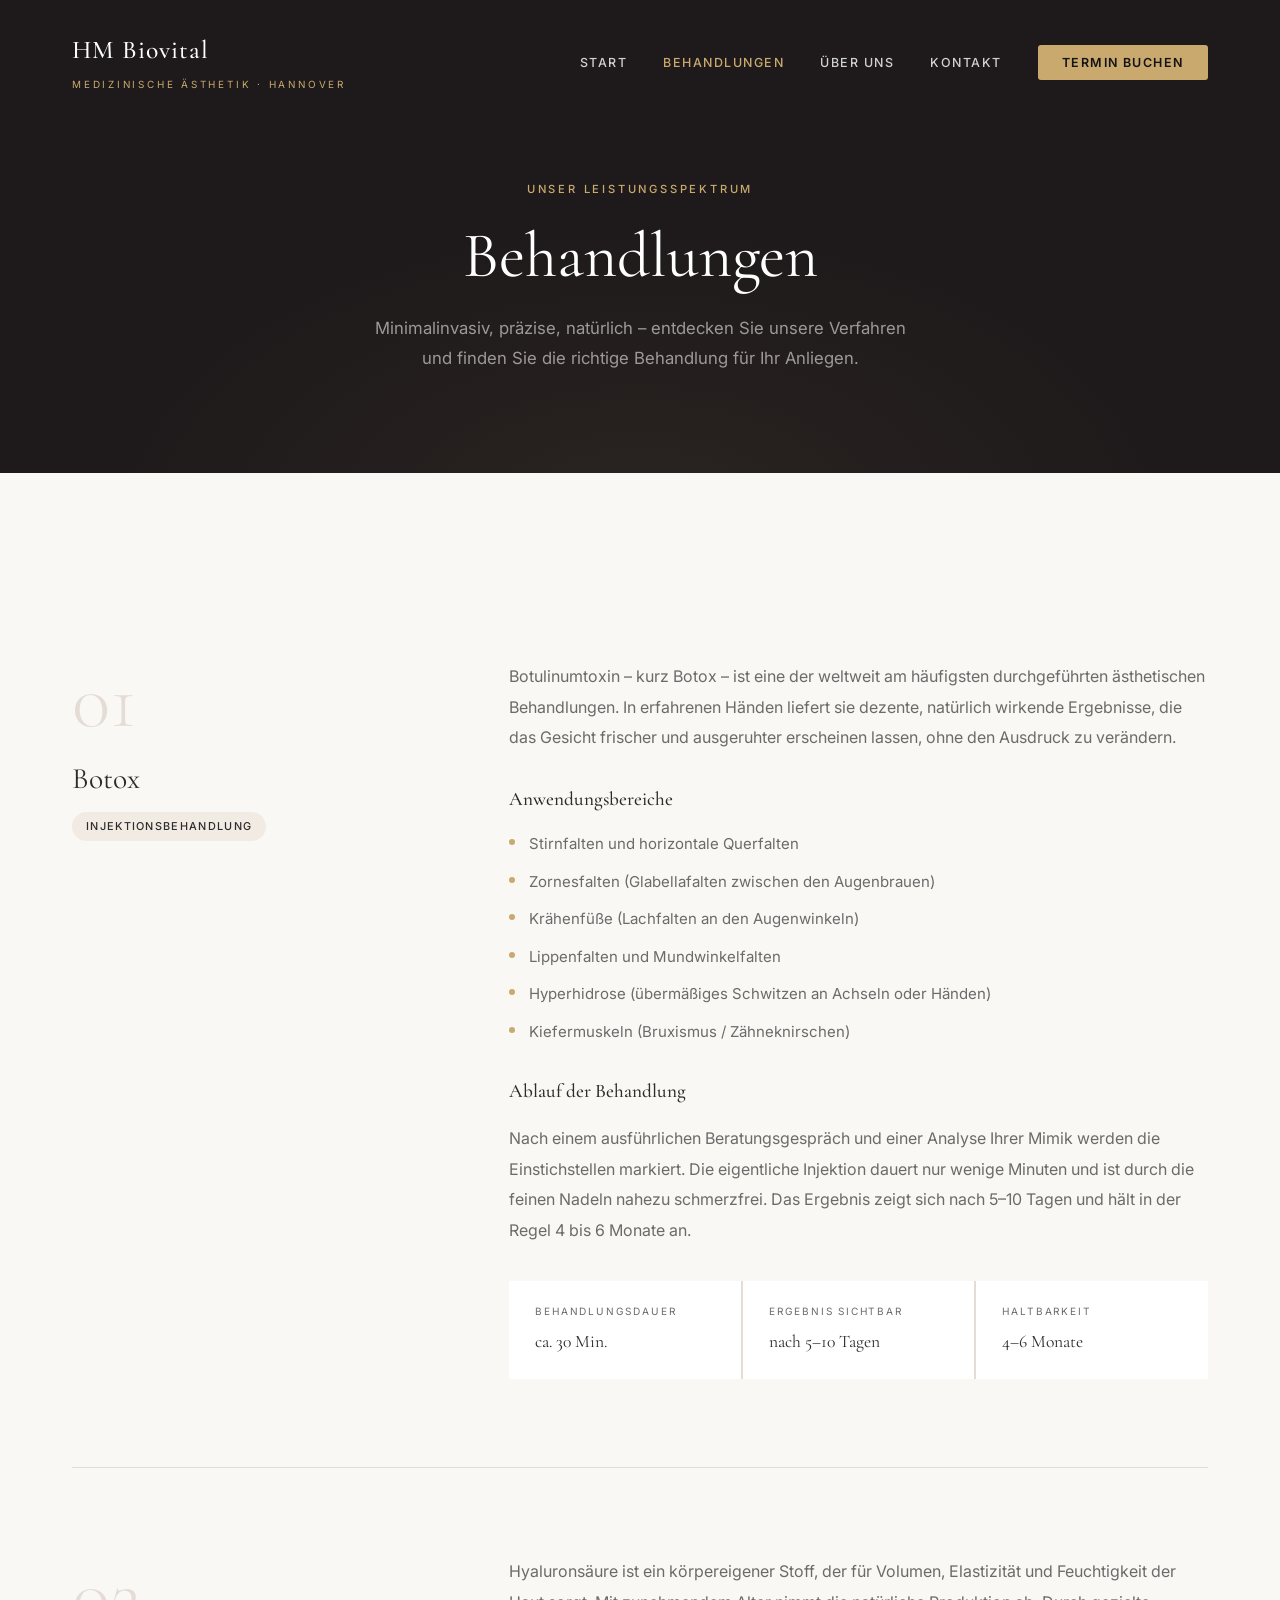
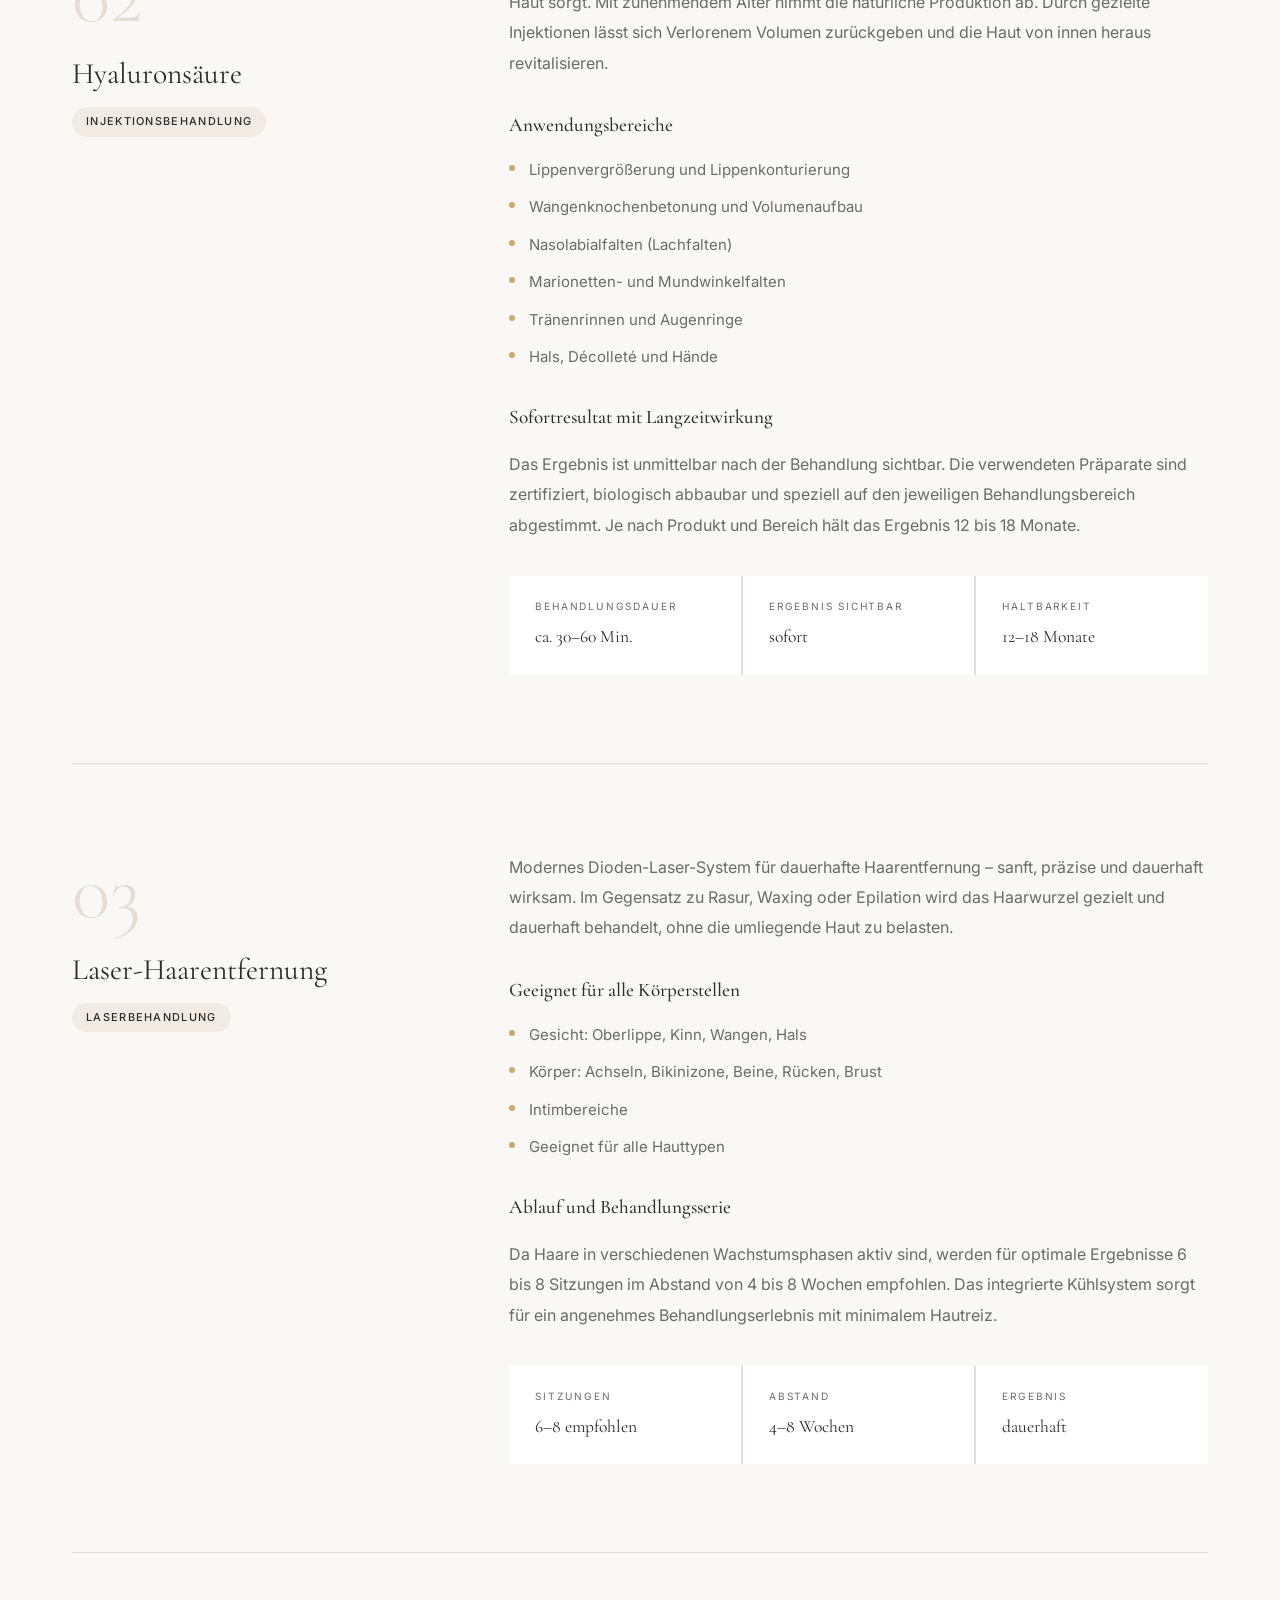
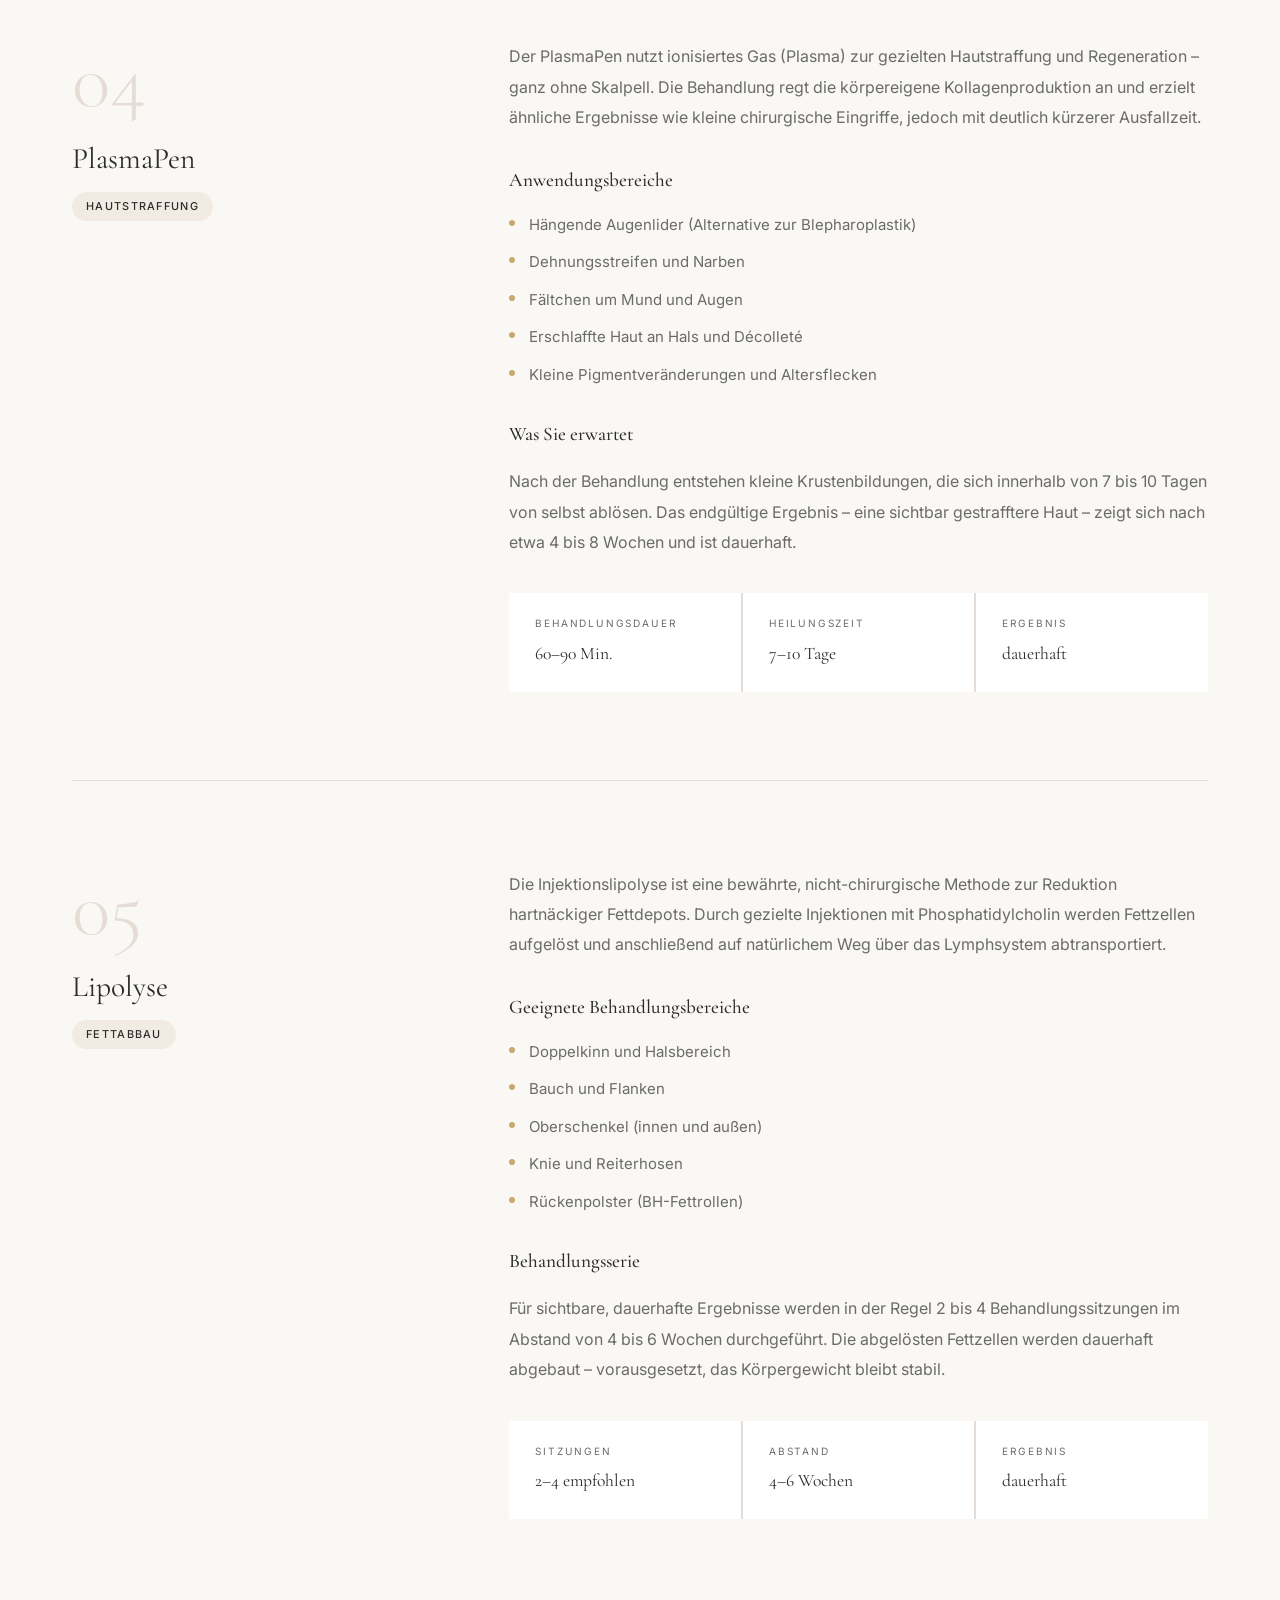
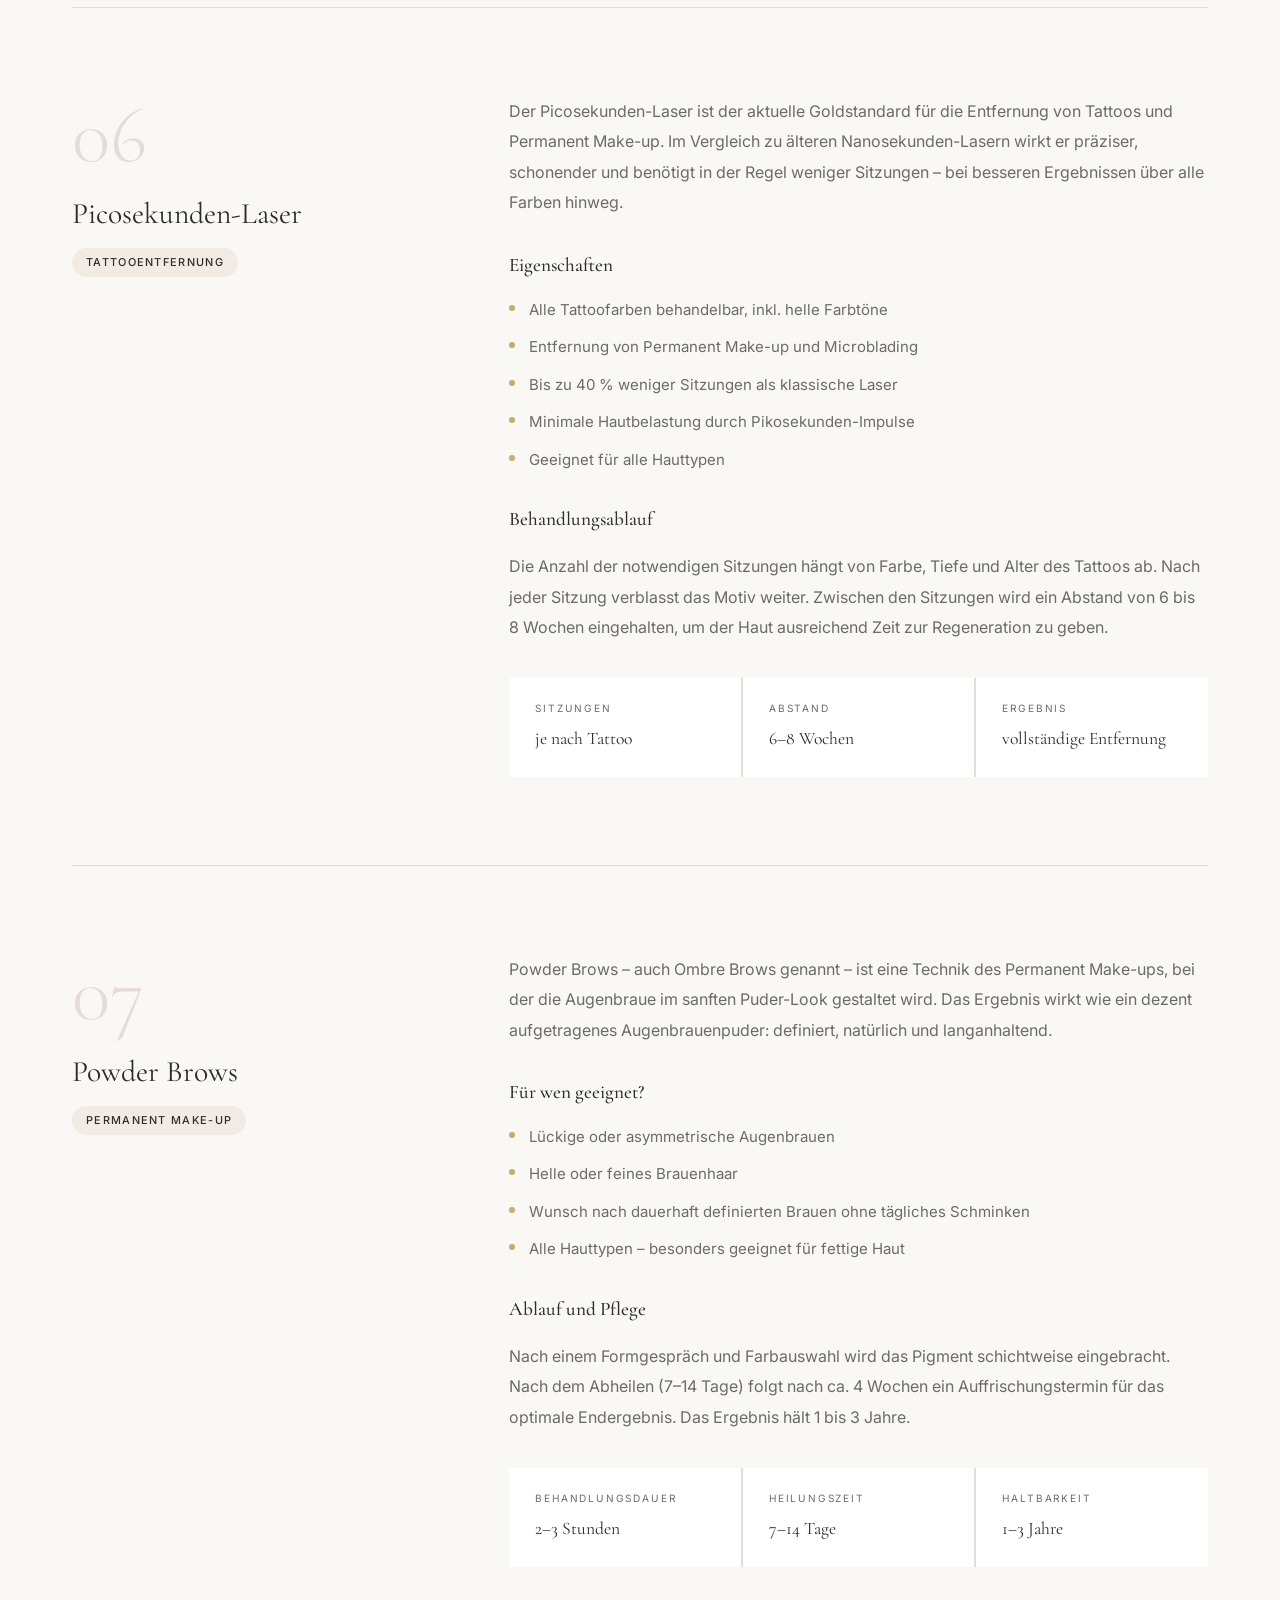
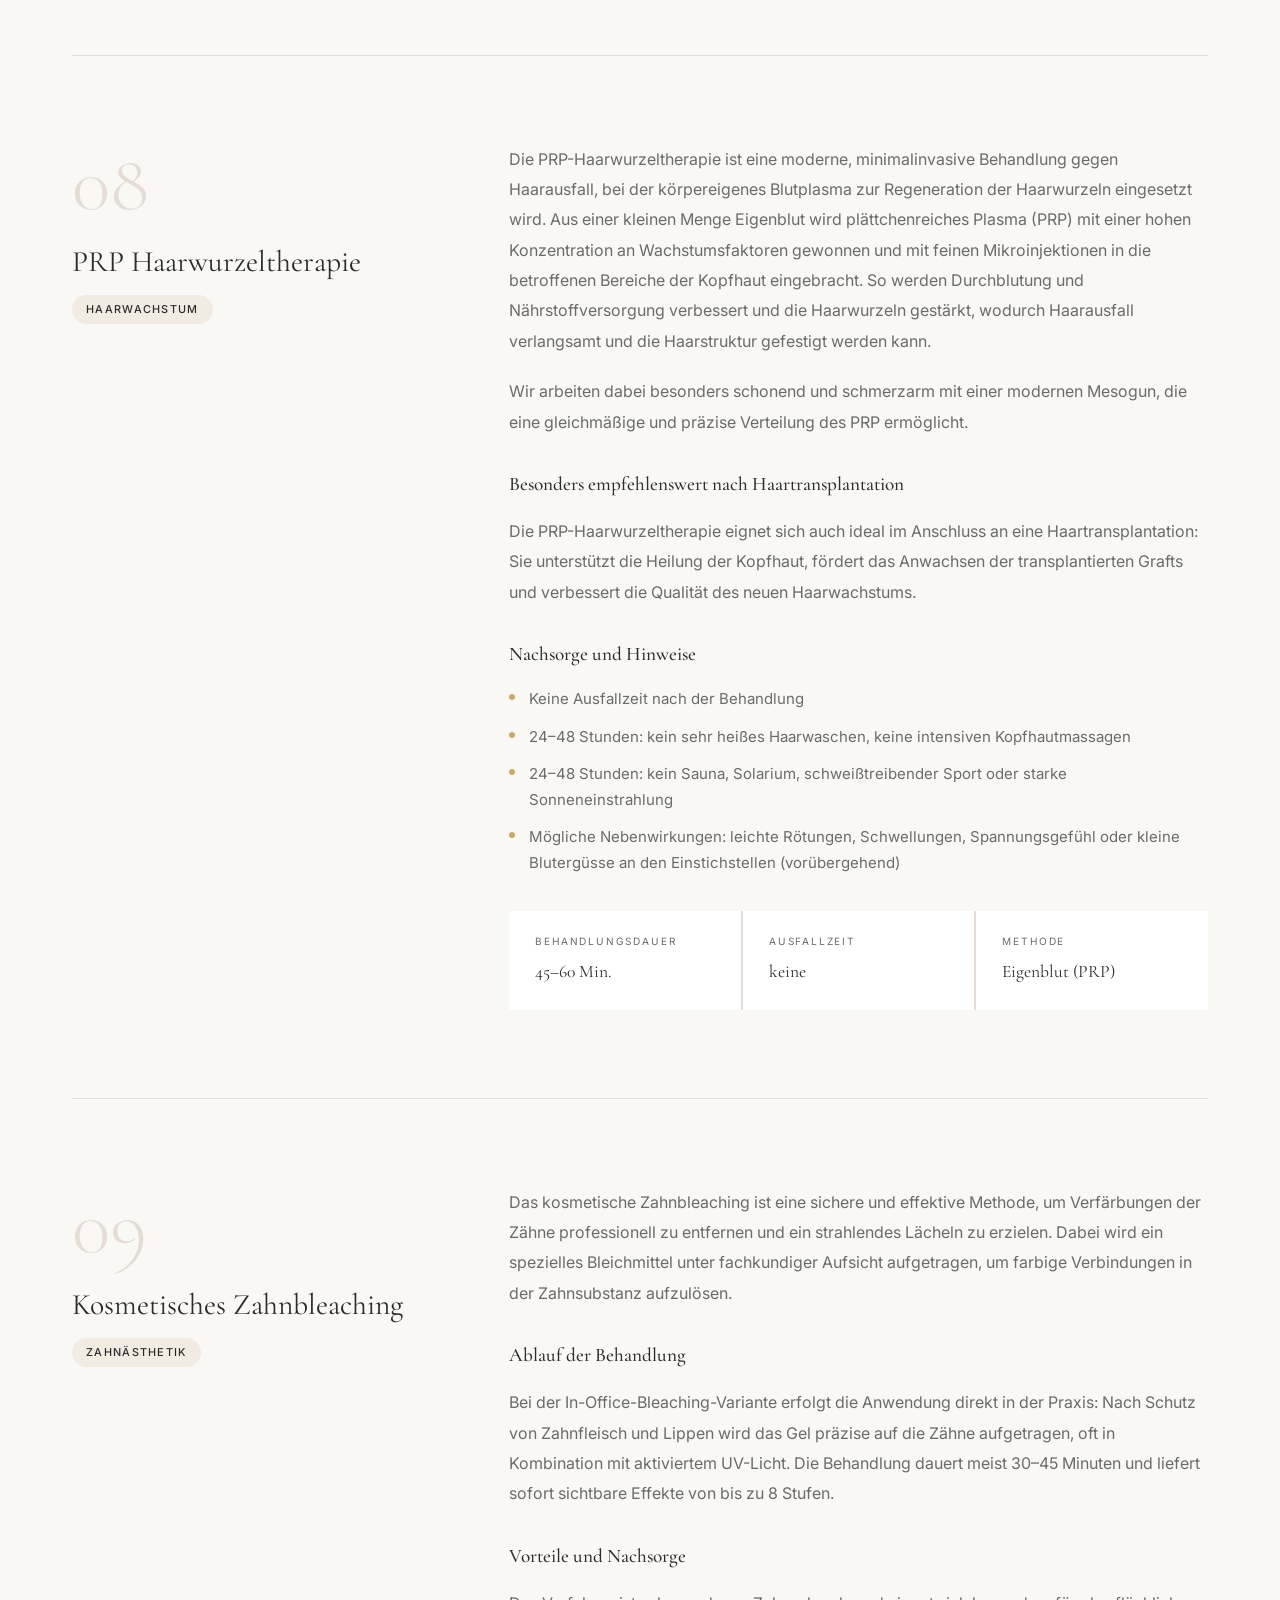
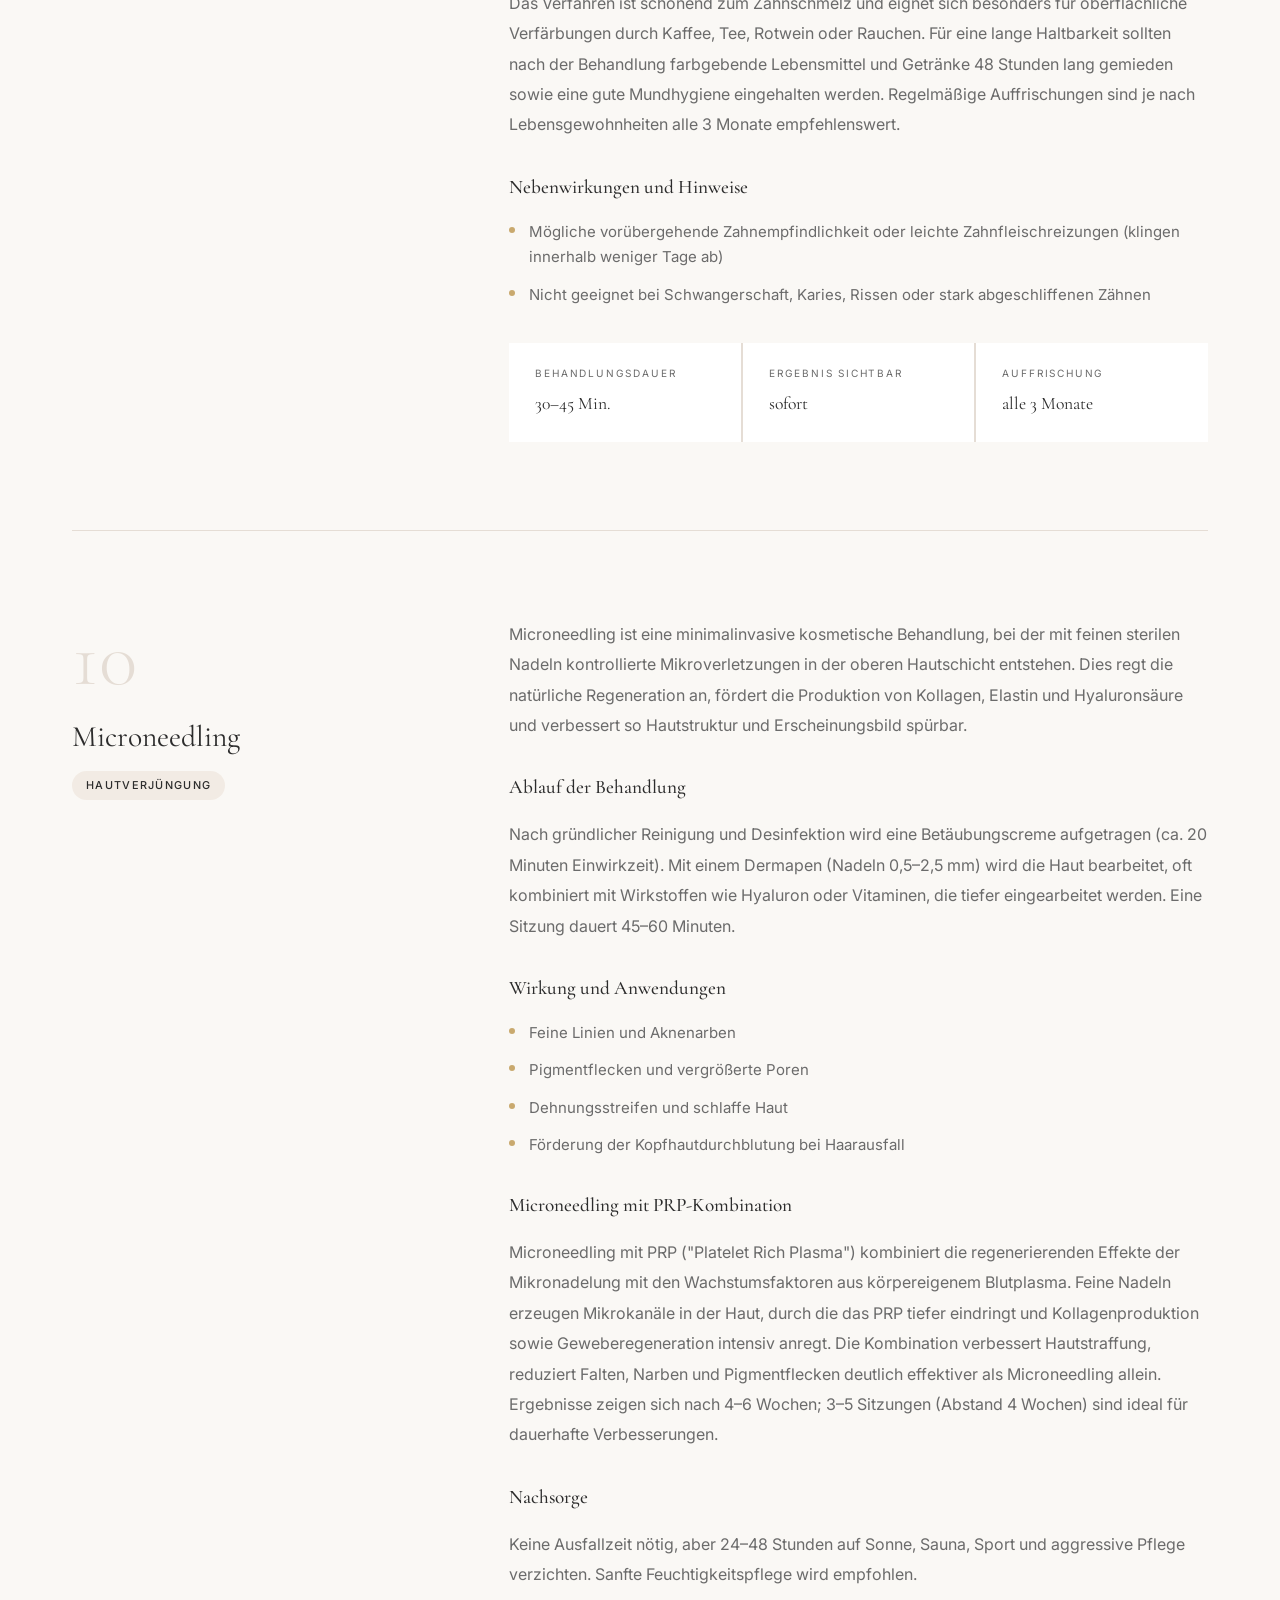
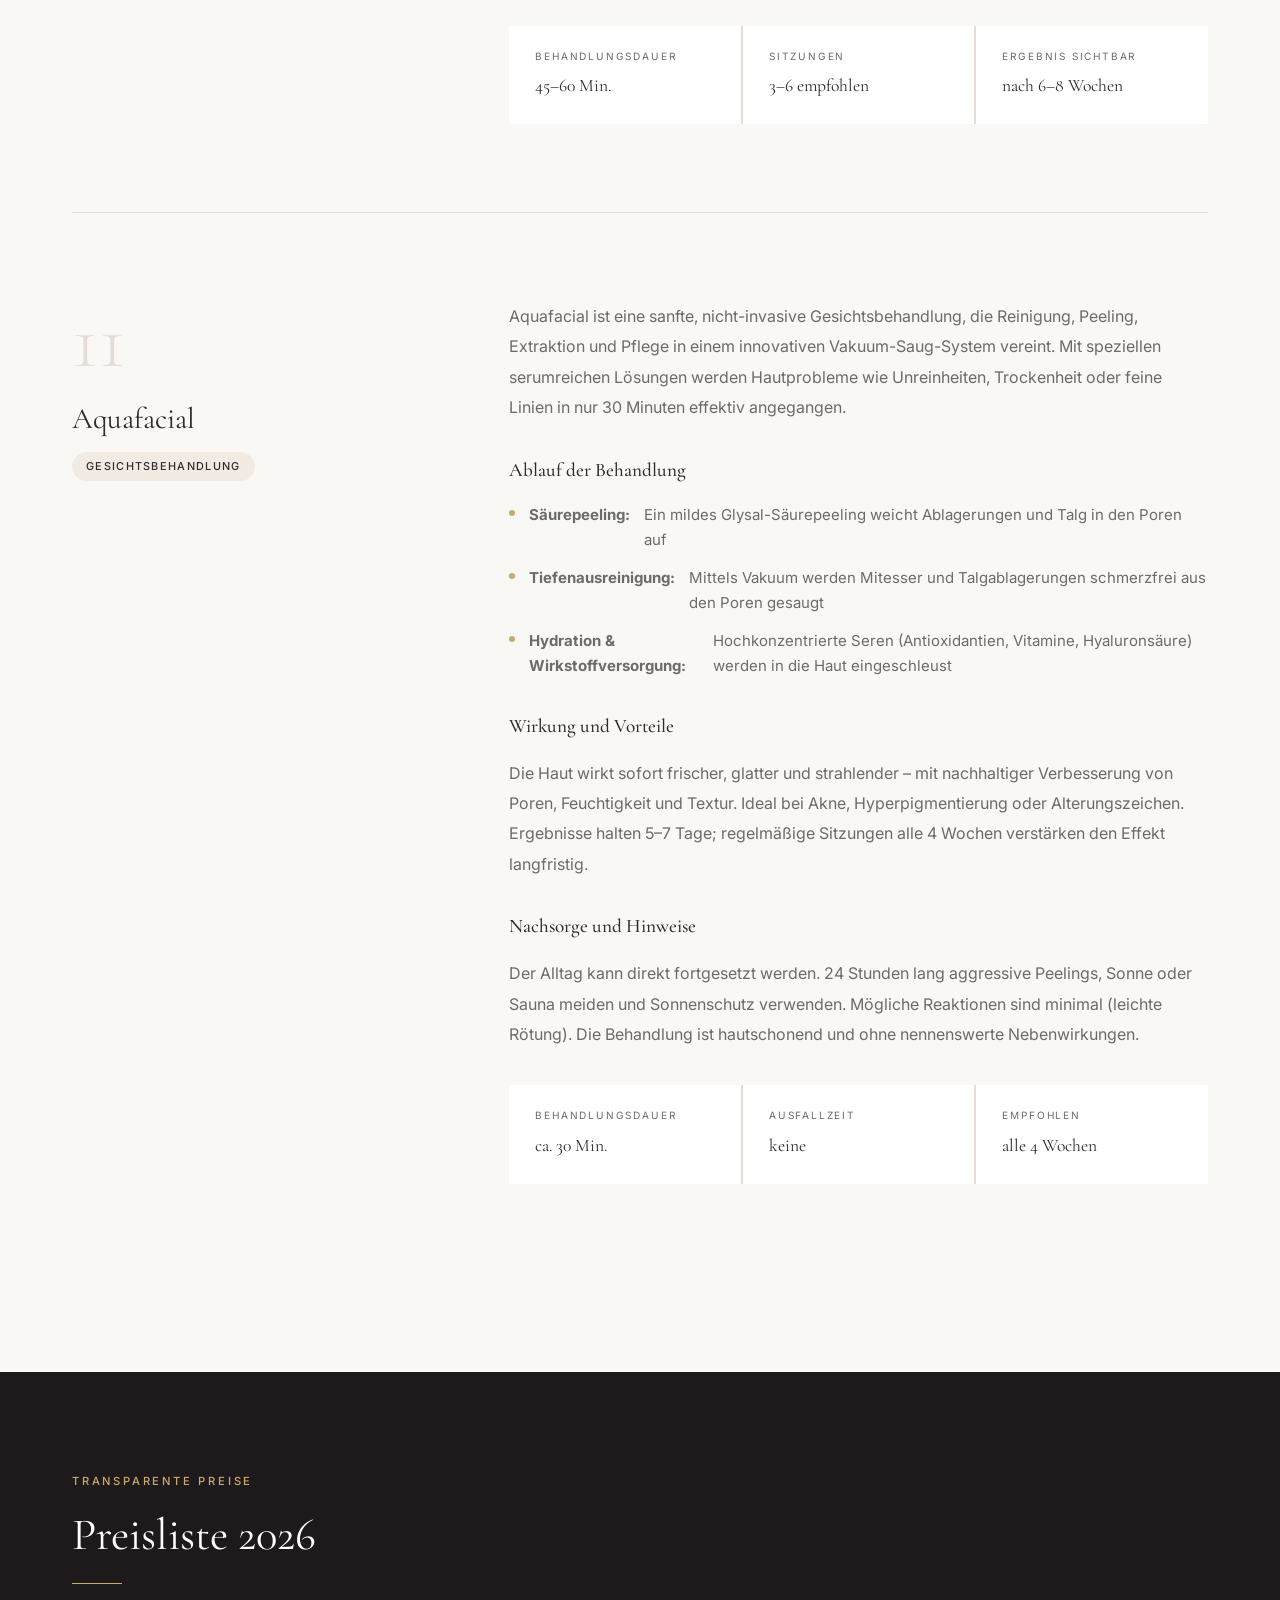
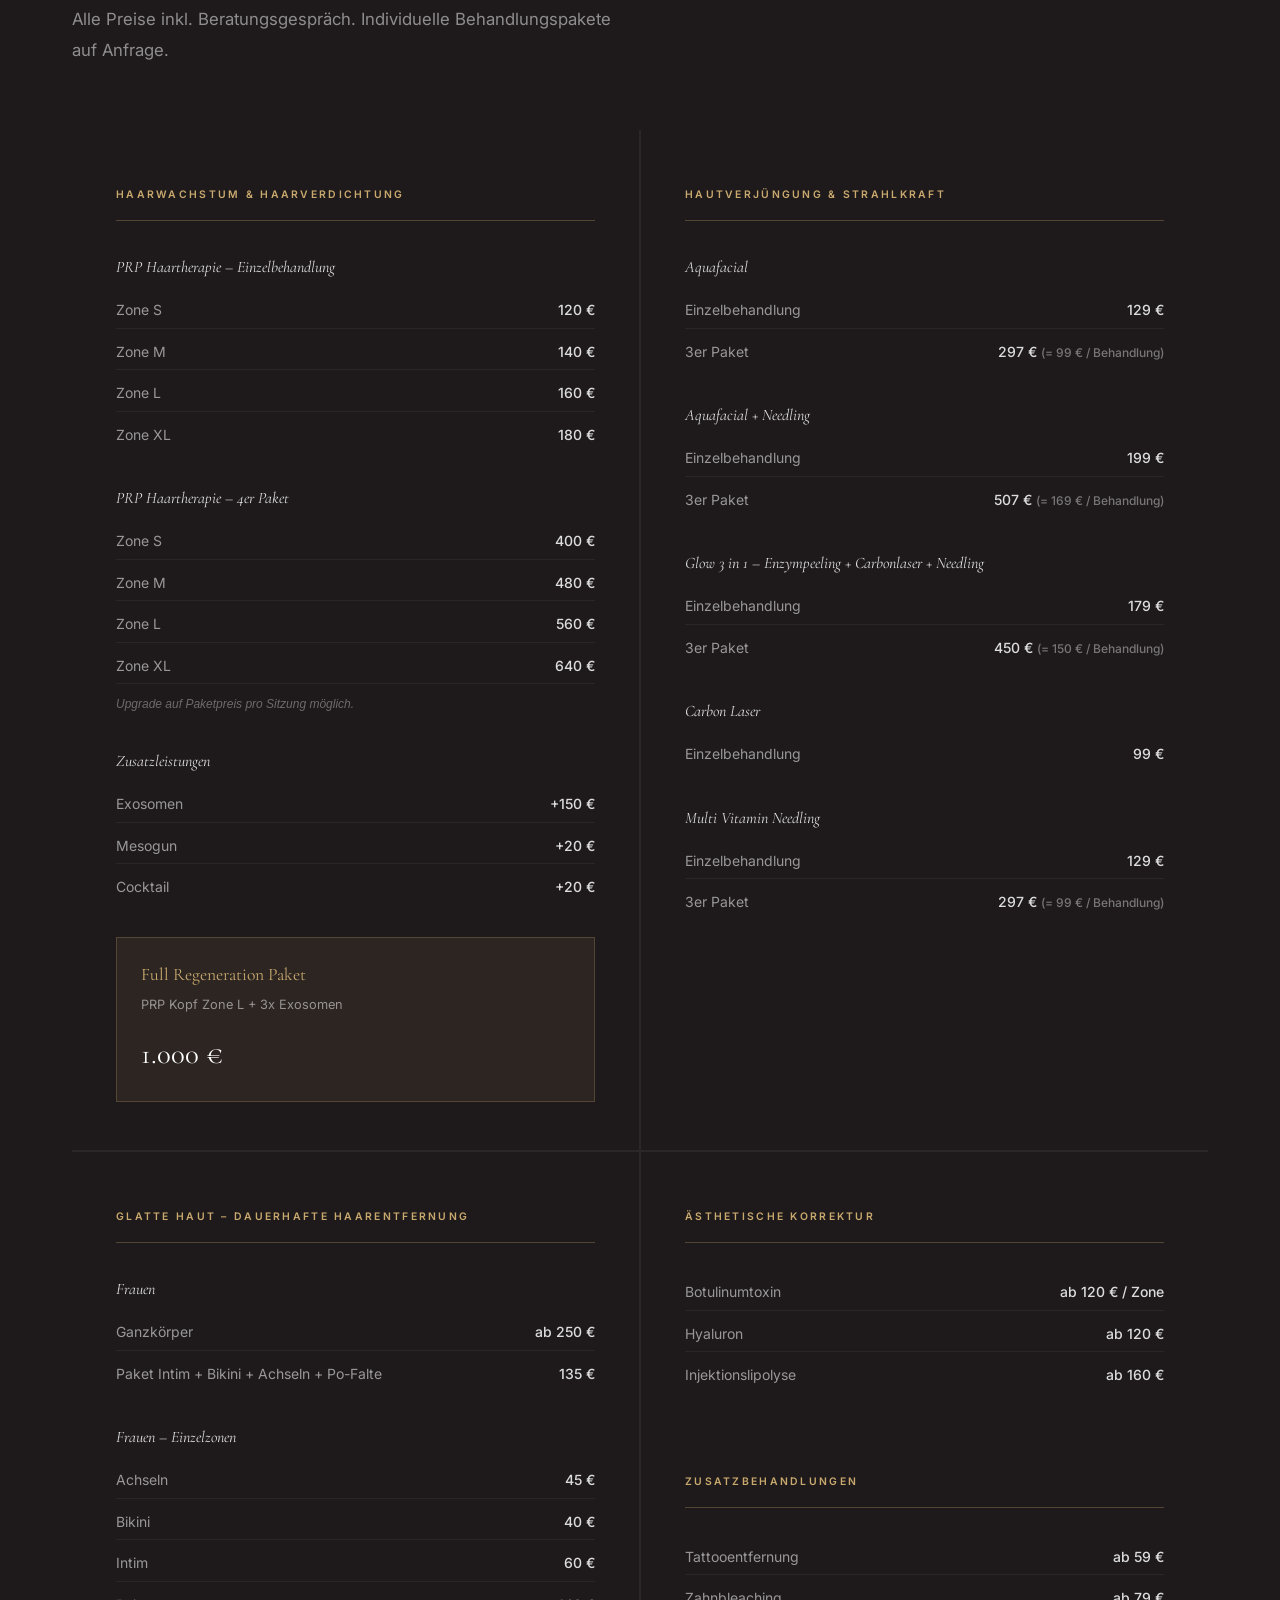
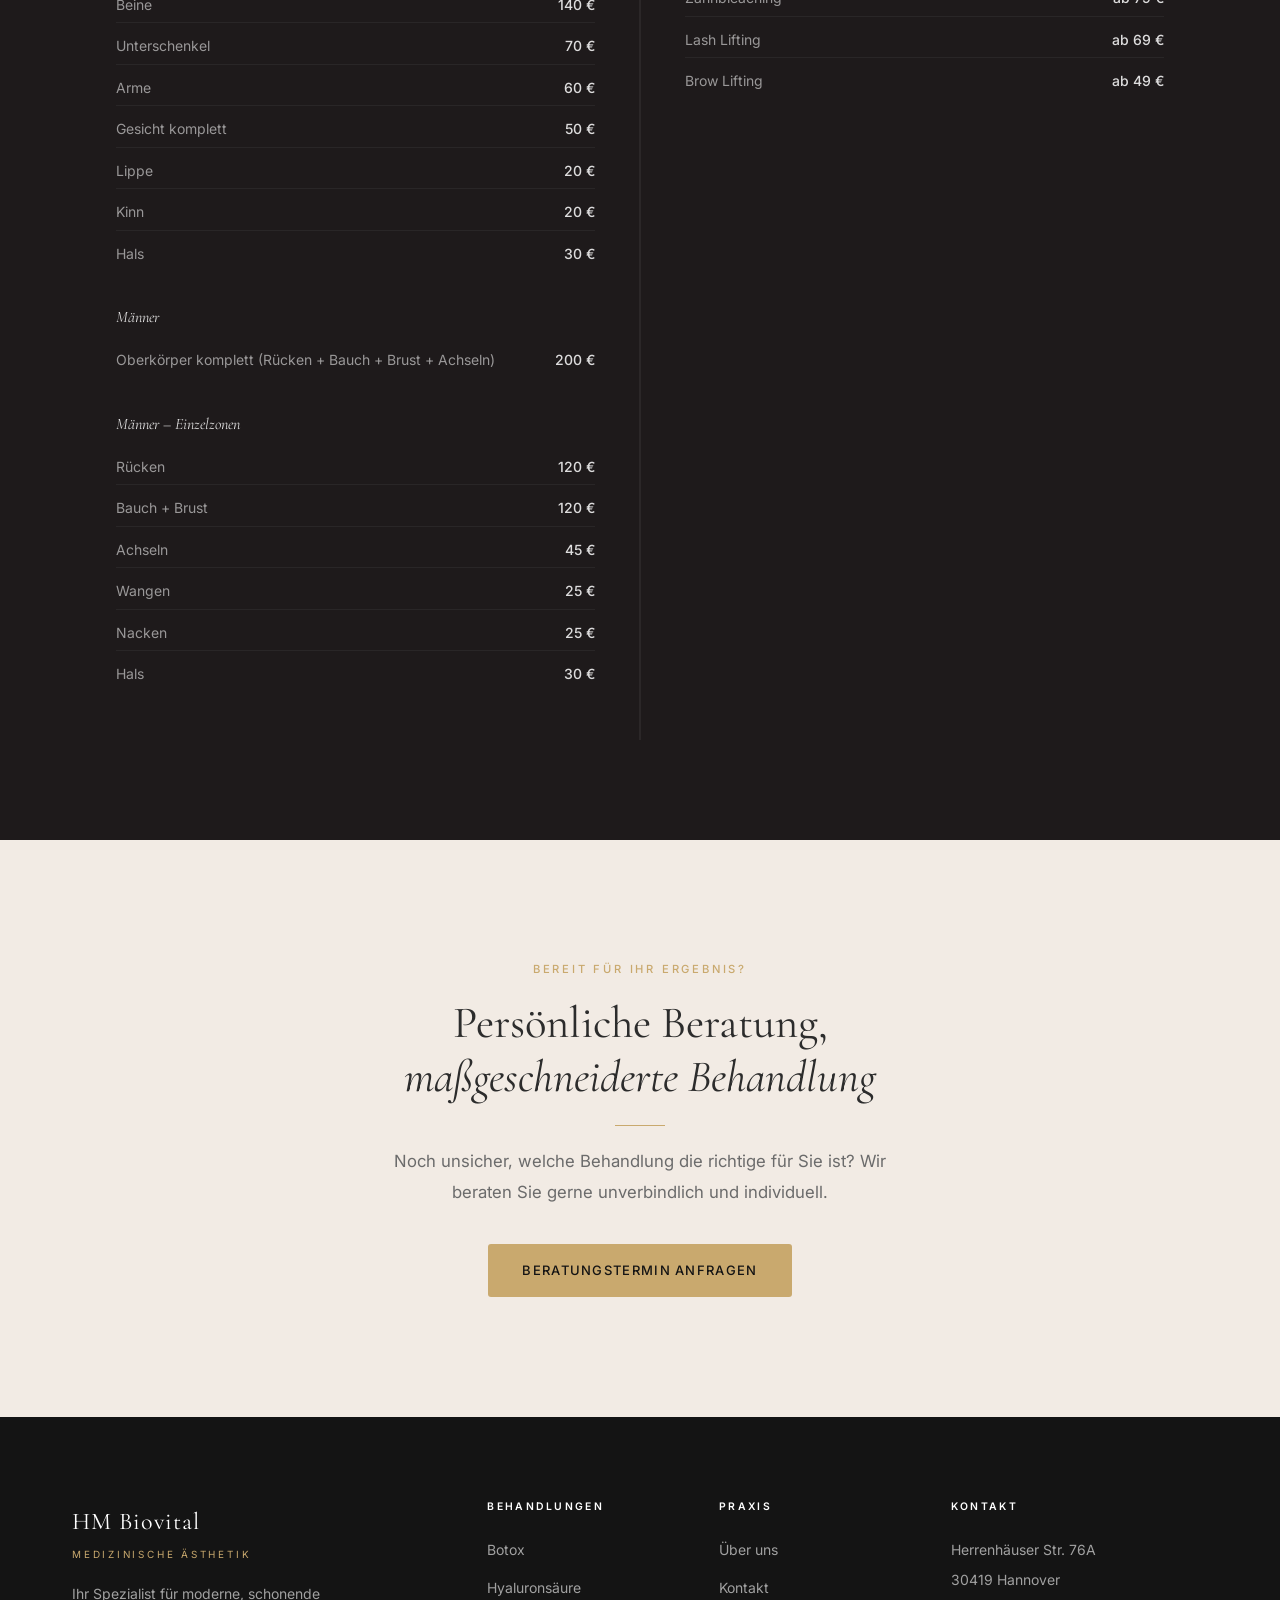
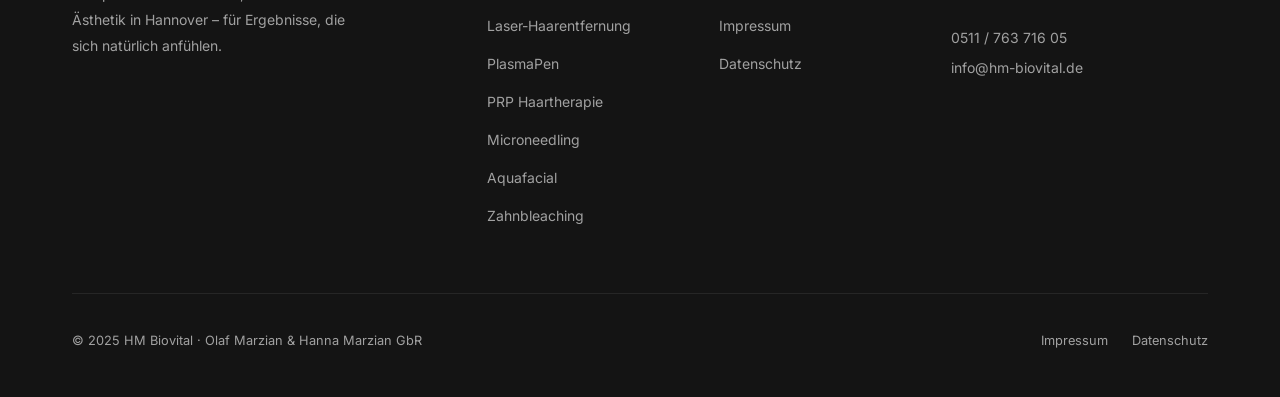
==== commit a1c28764: "Neue Behandlungen, Preisliste 2026 und Content-Updates - Microneedling RF entfernt - 4 neue Behandlu" ====
--- a/behandlungen.html
+++ b/behandlungen.html
@@ -308,61 +308,10 @@
         </div>
       </div>
 
-      <!-- 06 Microneedling RF -->
-      <div class="behandlung-item" id="microneedling">
+      <!-- 06 Picosekunden-Laser -->
+      <div class="behandlung-item" id="tattoo-laser">
         <div class="behandlung-sticky reveal">
           <div class="behandlung-number">06</div>
-          <h2>Microneedling RF</h2>
-          <span class="tag">Anti-Aging</span>
-        </div>
-        <div class="behandlung-body reveal reveal-delay-1">
-          <p>
-            Fractional Microneedling mit Radiofrequenz (RF) verbindet
-            zwei bewährte Technologien zu einer besonders effektiven
-            Anti-Aging-Behandlung. Feinste Nadeln stimulieren die
-            Selbstheilungskräfte der Haut, während die Radiofrequenzenergie
-            tief in die Dermis eindringt und die Kollagenproduktion
-            intensiv ankurbelt.
-          </p>
-
-          <h3>Wirkungsbereiche</h3>
-          <ul class="bullet-list">
-            <li>Erschlaffte Gesichts- und Halshaut</li>
-            <li>Vergrößerte Poren</li>
-            <li>Aknenarben und Dehnungsstreifen</li>
-            <li>Unebene Hauttextur</li>
-            <li>Feine Linien und frühe Faltenbildung</li>
-          </ul>
-
-          <h3>Angenehmes Behandlungserlebnis</h3>
-          <p>
-            Dank einer vorab aufgetragenen Betäubungscreme ist die
-            Behandlung gut verträglich. Kurzzeitige Rötungen klingen
-            innerhalb von 24 bis 48 Stunden ab. Das Ergebnis verbessert
-            sich kontinuierlich über 3 bis 6 Monate.
-          </p>
-
-          <div class="info-grid">
-            <div class="info-box">
-              <div class="info-box-label">Behandlungsdauer</div>
-              <div class="info-box-value">60–90 Min.</div>
-            </div>
-            <div class="info-box">
-              <div class="info-box-label">Ausfallzeit</div>
-              <div class="info-box-value">24–48 Stunden</div>
-            </div>
-            <div class="info-box">
-              <div class="info-box-label">Effekt hält</div>
-              <div class="info-box-value">12–18 Monate</div>
-            </div>
-          </div>
-        </div>
-      </div>
-
-      <!-- 07 Picosekunden-Laser -->
-      <div class="behandlung-item" id="tattoo-laser">
-        <div class="behandlung-sticky reveal">
-          <div class="behandlung-number">07</div>
           <h2>Picosekunden-Laser</h2>
           <span class="tag">Tattooentfernung</span>
         </div>
@@ -413,7 +362,7 @@
       <!-- 08 Powder Brows -->
       <div class="behandlung-item" id="powder-brows">
         <div class="behandlung-sticky reveal">
-          <div class="behandlung-number">08</div>
+          <div class="behandlung-number">07</div>
           <h2>Powder Brows</h2>
           <span class="tag">Permanent Make-up</span>
         </div>
@@ -458,6 +407,376 @@
         </div>
       </div>
 
+      <!-- 08 PRP Haarwurzeltherapie -->
+      <div class="behandlung-item" id="prp-haar">
+        <div class="behandlung-sticky reveal">
+          <div class="behandlung-number">08</div>
+          <h2>PRP Haarwurzeltherapie</h2>
+          <span class="tag">Haarwachstum</span>
+        </div>
+        <div class="behandlung-body reveal reveal-delay-1">
+          <p>
+            Die PRP-Haarwurzeltherapie ist eine moderne, minimalinvasive Behandlung gegen Haarausfall,
+            bei der körpereigenes Blutplasma zur Regeneration der Haarwurzeln eingesetzt wird.
+            Aus einer kleinen Menge Eigenblut wird plättchenreiches Plasma (PRP) mit einer hohen
+            Konzentration an Wachstumsfaktoren gewonnen und mit feinen Mikroinjektionen in die
+            betroffenen Bereiche der Kopfhaut eingebracht. So werden Durchblutung und
+            Nährstoffversorgung verbessert und die Haarwurzeln gestärkt, wodurch Haarausfall
+            verlangsamt und die Haarstruktur gefestigt werden kann.
+          </p>
+          <p>
+            Wir arbeiten dabei besonders schonend und schmerzarm mit einer modernen Mesogun,
+            die eine gleichmäßige und präzise Verteilung des PRP ermöglicht.
+          </p>
+
+          <h3>Besonders empfehlenswert nach Haartransplantation</h3>
+          <p>
+            Die PRP-Haarwurzeltherapie eignet sich auch ideal im Anschluss an eine
+            Haartransplantation: Sie unterstützt die Heilung der Kopfhaut, fördert das
+            Anwachsen der transplantierten Grafts und verbessert die Qualität des
+            neuen Haarwachstums.
+          </p>
+
+          <h3>Nachsorge und Hinweise</h3>
+          <ul class="bullet-list">
+            <li>Keine Ausfallzeit nach der Behandlung</li>
+            <li>24–48 Stunden: kein sehr heißes Haarwaschen, keine intensiven Kopfhautmassagen</li>
+            <li>24–48 Stunden: kein Sauna, Solarium, schweißtreibender Sport oder starke Sonneneinstrahlung</li>
+            <li>Mögliche Nebenwirkungen: leichte Rötungen, Schwellungen, Spannungsgefühl oder kleine Blutergüsse an den Einstichstellen (vorübergehend)</li>
+          </ul>
+
+          <div class="info-grid">
+            <div class="info-box">
+              <div class="info-box-label">Behandlungsdauer</div>
+              <div class="info-box-value">45–60 Min.</div>
+            </div>
+            <div class="info-box">
+              <div class="info-box-label">Ausfallzeit</div>
+              <div class="info-box-value">keine</div>
+            </div>
+            <div class="info-box">
+              <div class="info-box-label">Methode</div>
+              <div class="info-box-value">Eigenblut (PRP)</div>
+            </div>
+          </div>
+        </div>
+      </div>
+
+      <!-- 09 Zahnbleaching -->
+      <div class="behandlung-item" id="zahnbleaching">
+        <div class="behandlung-sticky reveal">
+          <div class="behandlung-number">09</div>
+          <h2>Kosmetisches Zahnbleaching</h2>
+          <span class="tag">Zahnästhetik</span>
+        </div>
+        <div class="behandlung-body reveal reveal-delay-1">
+          <p>
+            Das kosmetische Zahnbleaching ist eine sichere und effektive Methode, um Verfärbungen
+            der Zähne professionell zu entfernen und ein strahlendes Lächeln zu erzielen.
+            Dabei wird ein spezielles Bleichmittel unter fachkundiger Aufsicht aufgetragen,
+            um farbige Verbindungen in der Zahnsubstanz aufzulösen.
+          </p>
+
+          <h3>Ablauf der Behandlung</h3>
+          <p>
+            Bei der In-Office-Bleaching-Variante erfolgt die Anwendung direkt in der Praxis:
+            Nach Schutz von Zahnfleisch und Lippen wird das Gel präzise auf die Zähne aufgetragen,
+            oft in Kombination mit aktiviertem UV-Licht. Die Behandlung dauert meist 30–45 Minuten
+            und liefert sofort sichtbare Effekte von bis zu 8 Stufen.
+          </p>
+
+          <h3>Vorteile und Nachsorge</h3>
+          <p>
+            Das Verfahren ist schonend zum Zahnschmelz und eignet sich besonders für
+            oberflächliche Verfärbungen durch Kaffee, Tee, Rotwein oder Rauchen.
+            Für eine lange Haltbarkeit sollten nach der Behandlung farbgebende Lebensmittel
+            und Getränke 48 Stunden lang gemieden sowie eine gute Mundhygiene eingehalten werden.
+            Regelmäßige Auffrischungen sind je nach Lebensgewohnheiten alle 3 Monate empfehlenswert.
+          </p>
+
+          <h3>Nebenwirkungen und Hinweise</h3>
+          <ul class="bullet-list">
+            <li>Mögliche vorübergehende Zahnempfindlichkeit oder leichte Zahnfleischreizungen (klingen innerhalb weniger Tage ab)</li>
+            <li>Nicht geeignet bei Schwangerschaft, Karies, Rissen oder stark abgeschliffenen Zähnen</li>
+          </ul>
+
+          <div class="info-grid">
+            <div class="info-box">
+              <div class="info-box-label">Behandlungsdauer</div>
+              <div class="info-box-value">30–45 Min.</div>
+            </div>
+            <div class="info-box">
+              <div class="info-box-label">Ergebnis sichtbar</div>
+              <div class="info-box-value">sofort</div>
+            </div>
+            <div class="info-box">
+              <div class="info-box-label">Auffrischung</div>
+              <div class="info-box-value">alle 3 Monate</div>
+            </div>
+          </div>
+        </div>
+      </div>
+
+      <!-- 10 Microneedling -->
+      <div class="behandlung-item" id="microneedling">
+        <div class="behandlung-sticky reveal">
+          <div class="behandlung-number">10</div>
+          <h2>Microneedling</h2>
+          <span class="tag">Hautverjüngung</span>
+        </div>
+        <div class="behandlung-body reveal reveal-delay-1">
+          <p>
+            Microneedling ist eine minimalinvasive kosmetische Behandlung, bei der mit feinen
+            sterilen Nadeln kontrollierte Mikroverletzungen in der oberen Hautschicht entstehen.
+            Dies regt die natürliche Regeneration an, fördert die Produktion von Kollagen,
+            Elastin und Hyaluronsäure und verbessert so Hautstruktur und Erscheinungsbild spürbar.
+          </p>
+
+          <h3>Ablauf der Behandlung</h3>
+          <p>
+            Nach gründlicher Reinigung und Desinfektion wird eine Betäubungscreme aufgetragen
+            (ca. 20 Minuten Einwirkzeit). Mit einem Dermapen (Nadeln 0,5–2,5 mm) wird die Haut
+            bearbeitet, oft kombiniert mit Wirkstoffen wie Hyaluron oder Vitaminen, die tiefer
+            eingearbeitet werden. Eine Sitzung dauert 45–60 Minuten.
+          </p>
+
+          <h3>Wirkung und Anwendungen</h3>
+          <ul class="bullet-list">
+            <li>Feine Linien und Aknenarben</li>
+            <li>Pigmentflecken und vergrößerte Poren</li>
+            <li>Dehnungsstreifen und schlaffe Haut</li>
+            <li>Förderung der Kopfhautdurchblutung bei Haarausfall</li>
+          </ul>
+
+          <h3>Microneedling mit PRP-Kombination</h3>
+          <p>
+            Microneedling mit PRP ("Platelet Rich Plasma") kombiniert die regenerierenden Effekte
+            der Mikronadelung mit den Wachstumsfaktoren aus körpereigenem Blutplasma. Feine Nadeln
+            erzeugen Mikrokanäle in der Haut, durch die das PRP tiefer eindringt und Kollagenproduktion
+            sowie Geweberegeneration intensiv anregt. Die Kombination verbessert Hautstraffung,
+            reduziert Falten, Narben und Pigmentflecken deutlich effektiver als Microneedling allein.
+            Ergebnisse zeigen sich nach 4–6 Wochen; 3–5 Sitzungen (Abstand 4 Wochen) sind ideal
+            für dauerhafte Verbesserungen.
+          </p>
+
+          <h3>Nachsorge</h3>
+          <p>
+            Keine Ausfallzeit nötig, aber 24–48 Stunden auf Sonne, Sauna, Sport und aggressive
+            Pflege verzichten. Sanfte Feuchtigkeitspflege wird empfohlen.
+          </p>
+
+          <div class="info-grid">
+            <div class="info-box">
+              <div class="info-box-label">Behandlungsdauer</div>
+              <div class="info-box-value">45–60 Min.</div>
+            </div>
+            <div class="info-box">
+              <div class="info-box-label">Sitzungen</div>
+              <div class="info-box-value">3–6 empfohlen</div>
+            </div>
+            <div class="info-box">
+              <div class="info-box-label">Ergebnis sichtbar</div>
+              <div class="info-box-value">nach 6–8 Wochen</div>
+            </div>
+          </div>
+        </div>
+      </div>
+
+      <!-- 11 Aquafacial -->
+      <div class="behandlung-item" id="aquafacial">
+        <div class="behandlung-sticky reveal">
+          <div class="behandlung-number">11</div>
+          <h2>Aquafacial</h2>
+          <span class="tag">Gesichtsbehandlung</span>
+        </div>
+        <div class="behandlung-body reveal reveal-delay-1">
+          <p>
+            Aquafacial ist eine sanfte, nicht-invasive Gesichtsbehandlung, die Reinigung,
+            Peeling, Extraktion und Pflege in einem innovativen Vakuum-Saug-System vereint.
+            Mit speziellen serumreichen Lösungen werden Hautprobleme wie Unreinheiten,
+            Trockenheit oder feine Linien in nur 30 Minuten effektiv angegangen.
+          </p>
+
+          <h3>Ablauf der Behandlung</h3>
+          <ul class="bullet-list">
+            <li><strong>Säurepeeling:</strong> Ein mildes Glysal-Säurepeeling weicht Ablagerungen und Talg in den Poren auf</li>
+            <li><strong>Tiefenausreinigung:</strong> Mittels Vakuum werden Mitesser und Talgablagerungen schmerzfrei aus den Poren gesaugt</li>
+            <li><strong>Hydration &amp; Wirkstoffversorgung:</strong> Hochkonzentrierte Seren (Antioxidantien, Vitamine, Hyaluronsäure) werden in die Haut eingeschleust</li>
+          </ul>
+
+          <h3>Wirkung und Vorteile</h3>
+          <p>
+            Die Haut wirkt sofort frischer, glatter und strahlender – mit nachhaltiger
+            Verbesserung von Poren, Feuchtigkeit und Textur. Ideal bei Akne,
+            Hyperpigmentierung oder Alterungszeichen. Ergebnisse halten 5–7 Tage;
+            regelmäßige Sitzungen alle 4 Wochen verstärken den Effekt langfristig.
+          </p>
+
+          <h3>Nachsorge und Hinweise</h3>
+          <p>
+            Der Alltag kann direkt fortgesetzt werden. 24 Stunden lang aggressive Peelings,
+            Sonne oder Sauna meiden und Sonnenschutz verwenden. Mögliche Reaktionen sind minimal
+            (leichte Rötung). Die Behandlung ist hautschonend und ohne nennenswerte Nebenwirkungen.
+          </p>
+
+          <div class="info-grid">
+            <div class="info-box">
+              <div class="info-box-label">Behandlungsdauer</div>
+              <div class="info-box-value">ca. 30 Min.</div>
+            </div>
+            <div class="info-box">
+              <div class="info-box-label">Ausfallzeit</div>
+              <div class="info-box-value">keine</div>
+            </div>
+            <div class="info-box">
+              <div class="info-box-label">Empfohlen</div>
+              <div class="info-box-value">alle 4 Wochen</div>
+            </div>
+          </div>
+        </div>
+      </div>
+
+    </div>
+  </section>
+
+
+  <!-- PREISLISTE -->
+  <section class="preisliste-section">
+    <div class="container">
+      <div class="section-header reveal">
+        <span class="eyebrow">Transparente Preise</span>
+        <h2>Preisliste 2026</h2>
+        <div class="gold-line"></div>
+        <p class="section-desc">Alle Preise inkl. Beratungsgespräch. Individuelle Behandlungspakete auf Anfrage.</p>
+      </div>
+
+      <div class="preisliste-grid">
+
+        <!-- Haarwachstum -->
+        <div class="preisliste-kategorie reveal">
+          <div class="preisliste-kat-header">
+            <span class="preisliste-kat-label">Haarwachstum &amp; Haarverdichtung</span>
+          </div>
+          <div class="preisliste-gruppe">
+            <div class="preisliste-gruppe-titel">PRP Haartherapie – Einzelbehandlung</div>
+            <div class="preisliste-row"><span>Zone S</span><span>120 €</span></div>
+            <div class="preisliste-row"><span>Zone M</span><span>140 €</span></div>
+            <div class="preisliste-row"><span>Zone L</span><span>160 €</span></div>
+            <div class="preisliste-row"><span>Zone XL</span><span>180 €</span></div>
+          </div>
+          <div class="preisliste-gruppe">
+            <div class="preisliste-gruppe-titel">PRP Haartherapie – 4er Paket</div>
+            <div class="preisliste-row"><span>Zone S</span><span>400 €</span></div>
+            <div class="preisliste-row"><span>Zone M</span><span>480 €</span></div>
+            <div class="preisliste-row"><span>Zone L</span><span>560 €</span></div>
+            <div class="preisliste-row"><span>Zone XL</span><span>640 €</span></div>
+            <div class="preisliste-hinweis">Upgrade auf Paketpreis pro Sitzung möglich.</div>
+          </div>
+          <div class="preisliste-gruppe">
+            <div class="preisliste-gruppe-titel">Zusatzleistungen</div>
+            <div class="preisliste-row"><span>Exosomen</span><span>+150 €</span></div>
+            <div class="preisliste-row"><span>Mesogun</span><span>+20 €</span></div>
+            <div class="preisliste-row"><span>Cocktail</span><span>+20 €</span></div>
+          </div>
+          <div class="preisliste-highlight">
+            <div class="preisliste-highlight-name">Full Regeneration Paket</div>
+            <div class="preisliste-highlight-desc">PRP Kopf Zone L + 3x Exosomen</div>
+            <div class="preisliste-highlight-preis">1.000 €</div>
+          </div>
+        </div>
+
+        <!-- Hautverjüngung -->
+        <div class="preisliste-kategorie reveal reveal-delay-1">
+          <div class="preisliste-kat-header">
+            <span class="preisliste-kat-label">Hautverjüngung &amp; Strahlkraft</span>
+          </div>
+          <div class="preisliste-gruppe">
+            <div class="preisliste-gruppe-titel">Aquafacial</div>
+            <div class="preisliste-row"><span>Einzelbehandlung</span><span>129 €</span></div>
+            <div class="preisliste-row"><span>3er Paket</span><span>297 € <em>(= 99 € / Behandlung)</em></span></div>
+          </div>
+          <div class="preisliste-gruppe">
+            <div class="preisliste-gruppe-titel">Aquafacial + Needling</div>
+            <div class="preisliste-row"><span>Einzelbehandlung</span><span>199 €</span></div>
+            <div class="preisliste-row"><span>3er Paket</span><span>507 € <em>(= 169 € / Behandlung)</em></span></div>
+          </div>
+          <div class="preisliste-gruppe">
+            <div class="preisliste-gruppe-titel">Glow 3 in 1 – Enzympeeling + Carbonlaser + Needling</div>
+            <div class="preisliste-row"><span>Einzelbehandlung</span><span>179 €</span></div>
+            <div class="preisliste-row"><span>3er Paket</span><span>450 € <em>(= 150 € / Behandlung)</em></span></div>
+          </div>
+          <div class="preisliste-gruppe">
+            <div class="preisliste-gruppe-titel">Carbon Laser</div>
+            <div class="preisliste-row"><span>Einzelbehandlung</span><span>99 €</span></div>
+          </div>
+          <div class="preisliste-gruppe">
+            <div class="preisliste-gruppe-titel">Multi Vitamin Needling</div>
+            <div class="preisliste-row"><span>Einzelbehandlung</span><span>129 €</span></div>
+            <div class="preisliste-row"><span>3er Paket</span><span>297 € <em>(= 99 € / Behandlung)</em></span></div>
+          </div>
+        </div>
+
+        <!-- Haarentfernung -->
+        <div class="preisliste-kategorie reveal">
+          <div class="preisliste-kat-header">
+            <span class="preisliste-kat-label">Glatte Haut – Dauerhafte Haarentfernung</span>
+          </div>
+          <div class="preisliste-gruppe">
+            <div class="preisliste-gruppe-titel">Frauen</div>
+            <div class="preisliste-row"><span>Ganzkörper</span><span>ab 250 €</span></div>
+            <div class="preisliste-row"><span>Paket Intim + Bikini + Achseln + Po-Falte</span><span>135 €</span></div>
+          </div>
+          <div class="preisliste-gruppe">
+            <div class="preisliste-gruppe-titel">Frauen – Einzelzonen</div>
+            <div class="preisliste-row"><span>Achseln</span><span>45 €</span></div>
+            <div class="preisliste-row"><span>Bikini</span><span>40 €</span></div>
+            <div class="preisliste-row"><span>Intim</span><span>60 €</span></div>
+            <div class="preisliste-row"><span>Beine</span><span>140 €</span></div>
+            <div class="preisliste-row"><span>Unterschenkel</span><span>70 €</span></div>
+            <div class="preisliste-row"><span>Arme</span><span>60 €</span></div>
+            <div class="preisliste-row"><span>Gesicht komplett</span><span>50 €</span></div>
+            <div class="preisliste-row"><span>Lippe</span><span>20 €</span></div>
+            <div class="preisliste-row"><span>Kinn</span><span>20 €</span></div>
+            <div class="preisliste-row"><span>Hals</span><span>30 €</span></div>
+          </div>
+          <div class="preisliste-gruppe">
+            <div class="preisliste-gruppe-titel">Männer</div>
+            <div class="preisliste-row"><span>Oberkörper komplett (Rücken + Bauch + Brust + Achseln)</span><span>200 €</span></div>
+          </div>
+          <div class="preisliste-gruppe">
+            <div class="preisliste-gruppe-titel">Männer – Einzelzonen</div>
+            <div class="preisliste-row"><span>Rücken</span><span>120 €</span></div>
+            <div class="preisliste-row"><span>Bauch + Brust</span><span>120 €</span></div>
+            <div class="preisliste-row"><span>Achseln</span><span>45 €</span></div>
+            <div class="preisliste-row"><span>Wangen</span><span>25 €</span></div>
+            <div class="preisliste-row"><span>Nacken</span><span>25 €</span></div>
+            <div class="preisliste-row"><span>Hals</span><span>30 €</span></div>
+          </div>
+        </div>
+
+        <!-- Ästhetische Korrektur + Zusatz -->
+        <div class="preisliste-kategorie reveal reveal-delay-1">
+          <div class="preisliste-kat-header">
+            <span class="preisliste-kat-label">Ästhetische Korrektur</span>
+          </div>
+          <div class="preisliste-gruppe">
+            <div class="preisliste-row"><span>Botulinumtoxin</span><span>ab 120 € / Zone</span></div>
+            <div class="preisliste-row"><span>Hyaluron</span><span>ab 120 €</span></div>
+            <div class="preisliste-row"><span>Injektionslipolyse</span><span>ab 160 €</span></div>
+          </div>
+
+          <div class="preisliste-kat-header" style="margin-top: 40px;">
+            <span class="preisliste-kat-label">Zusatzbehandlungen</span>
+          </div>
+          <div class="preisliste-gruppe">
+            <div class="preisliste-row"><span>Tattooentfernung</span><span>ab 59 €</span></div>
+            <div class="preisliste-row"><span>Zahnbleaching</span><span>ab 79 €</span></div>
+            <div class="preisliste-row"><span>Lash Lifting</span><span>ab 69 €</span></div>
+            <div class="preisliste-row"><span>Brow Lifting</span><span>ab 49 €</span></div>
+          </div>
+        </div>
+
+      </div>
     </div>
   </section>
 
@@ -497,8 +816,10 @@
             <li><a href="#hyaluron">Hyaluronsäure</a></li>
             <li><a href="#laser-haar">Laser-Haarentfernung</a></li>
             <li><a href="#plasmapen">PlasmaPen</a></li>
-            <li><a href="#lipolyse">Lipolyse</a></li>
-            <li><a href="#microneedling">Microneedling RF</a></li>
+            <li><a href="#prp-haar">PRP Haartherapie</a></li>
+            <li><a href="#microneedling">Microneedling</a></li>
+            <li><a href="#aquafacial">Aquafacial</a></li>
+            <li><a href="#zahnbleaching">Zahnbleaching</a></li>
           </ul>
         </div>
         <div class="footer-col">
--- a/css/style.css
+++ b/css/style.css
@@ -331,8 +331,7 @@
   align-items: center;
   position: relative;
   overflow: hidden;
-  background:
-    linear-gradient(145deg, #120D0E 0%, #1D1418 40%, #271B1A 65%, #130E0F 100%);
+  background: #120D0E;
 }
 
 .hero::before {
@@ -441,6 +440,53 @@
 @keyframes heroBob {
   0%, 100% { transform: translateX(-50%) translateY(0); }
   50%       { transform: translateX(-50%) translateY(8px); }
+}
+
+.hero-image {
+  position: absolute;
+  right: 0;
+  top: 115px;
+  width: 68%;
+  height: calc(100% - 115px);
+  z-index: 1;
+}
+
+.hero-image img {
+  width: 100%;
+  height: 100%;
+  object-fit: contain;
+  object-position: right top;
+  display: block;
+}
+
+.hero-image::after {
+  content: '';
+  position: absolute;
+  inset: 0;
+  background:
+    linear-gradient(to right, #120D0E 0%, rgba(18, 13, 14, 0.85) 20%, rgba(18, 13, 14, 0.2) 45%, transparent 65%),
+    linear-gradient(to top, #120D0E 0%, rgba(18, 13, 14, 0.6) 12%, transparent 28%),
+    linear-gradient(to bottom, rgba(18, 13, 14, 0.5) 0%, transparent 15%);
+  z-index: 2;
+  pointer-events: none;
+}
+
+@media (max-width: 960px) {
+  .hero-image {
+    inset: 0;
+    width: 100%;
+    height: 100%;
+  }
+
+  .hero-image img {
+    object-fit: cover;
+    object-position: center top;
+  }
+
+  .hero-image::after {
+    background:
+      linear-gradient(to bottom, rgba(18, 13, 14, 0.88) 0%, rgba(18, 13, 14, 0.65) 40%, rgba(18, 13, 14, 0.75) 100%);
+  }
 }
 
 /* 8. Page Hero (Unterseiten)
@@ -1140,7 +1186,112 @@
 }
 .impressum-content a:hover { color: var(--gold-dark); }
 
-/* 18. Scroll Reveal
+/* 18. Preisliste
+   ============================================================ */
+.preisliste-section {
+  background: var(--dark-2);
+  padding: 100px 0;
+}
+.preisliste-section .section-header { color: var(--white); }
+.preisliste-section .section-desc   { color: rgba(255,255,255,0.5); }
+
+.preisliste-grid {
+  display: grid;
+  grid-template-columns: repeat(2, 1fr);
+  gap: 2px;
+  background: rgba(255,255,255,0.06);
+  margin-top: 64px;
+}
+
+.preisliste-kategorie {
+  background: var(--dark-2);
+  padding: 48px 44px;
+  display: flex;
+  flex-direction: column;
+  gap: 32px;
+}
+
+.preisliste-kat-header { border-bottom: 1px solid rgba(201,169,110,0.3); padding-bottom: 14px; }
+.preisliste-kat-label {
+  font-size: 0.65rem;
+  letter-spacing: 0.22em;
+  text-transform: uppercase;
+  color: var(--gold);
+  font-weight: 600;
+  font-family: var(--font-body);
+}
+
+.preisliste-gruppe { display: flex; flex-direction: column; gap: 6px; }
+
+.preisliste-gruppe-titel {
+  font-family: var(--font-display);
+  font-size: 1rem;
+  color: rgba(255,255,255,0.85);
+  margin-bottom: 6px;
+  font-style: italic;
+}
+
+.preisliste-row {
+  display: flex;
+  justify-content: space-between;
+  align-items: baseline;
+  gap: 16px;
+  font-size: 0.875rem;
+  color: rgba(255,255,255,0.55);
+  padding: 5px 0;
+  border-bottom: 1px solid rgba(255,255,255,0.05);
+}
+.preisliste-row:last-child { border-bottom: none; }
+.preisliste-row span:last-child {
+  color: rgba(255,255,255,0.85);
+  white-space: nowrap;
+  font-weight: 500;
+}
+.preisliste-row em {
+  font-size: 0.75rem;
+  color: rgba(255,255,255,0.4);
+  font-style: normal;
+}
+
+.preisliste-hinweis {
+  font-size: 0.75rem;
+  color: rgba(255,255,255,0.35);
+  margin-top: 4px;
+  font-style: italic;
+}
+
+.preisliste-highlight {
+  background: rgba(201,169,110,0.08);
+  border: 1px solid rgba(201,169,110,0.25);
+  padding: 22px 24px;
+  display: flex;
+  flex-direction: column;
+  gap: 4px;
+}
+.preisliste-highlight-name {
+  font-family: var(--font-display);
+  font-size: 1.1rem;
+  color: var(--gold);
+}
+.preisliste-highlight-desc {
+  font-size: 0.8rem;
+  color: rgba(255,255,255,0.5);
+}
+.preisliste-highlight-preis {
+  font-family: var(--font-display);
+  font-size: 1.8rem;
+  color: var(--white);
+  margin-top: 8px;
+}
+
+@media (max-width: 1024px) {
+  .preisliste-grid { grid-template-columns: 1fr; }
+}
+@media (max-width: 768px) {
+  .preisliste-kategorie { padding: 36px 24px; }
+}
+
+/* 19. Scroll Reveal
    ============================================================ */
 .reveal {
   opacity: 0;
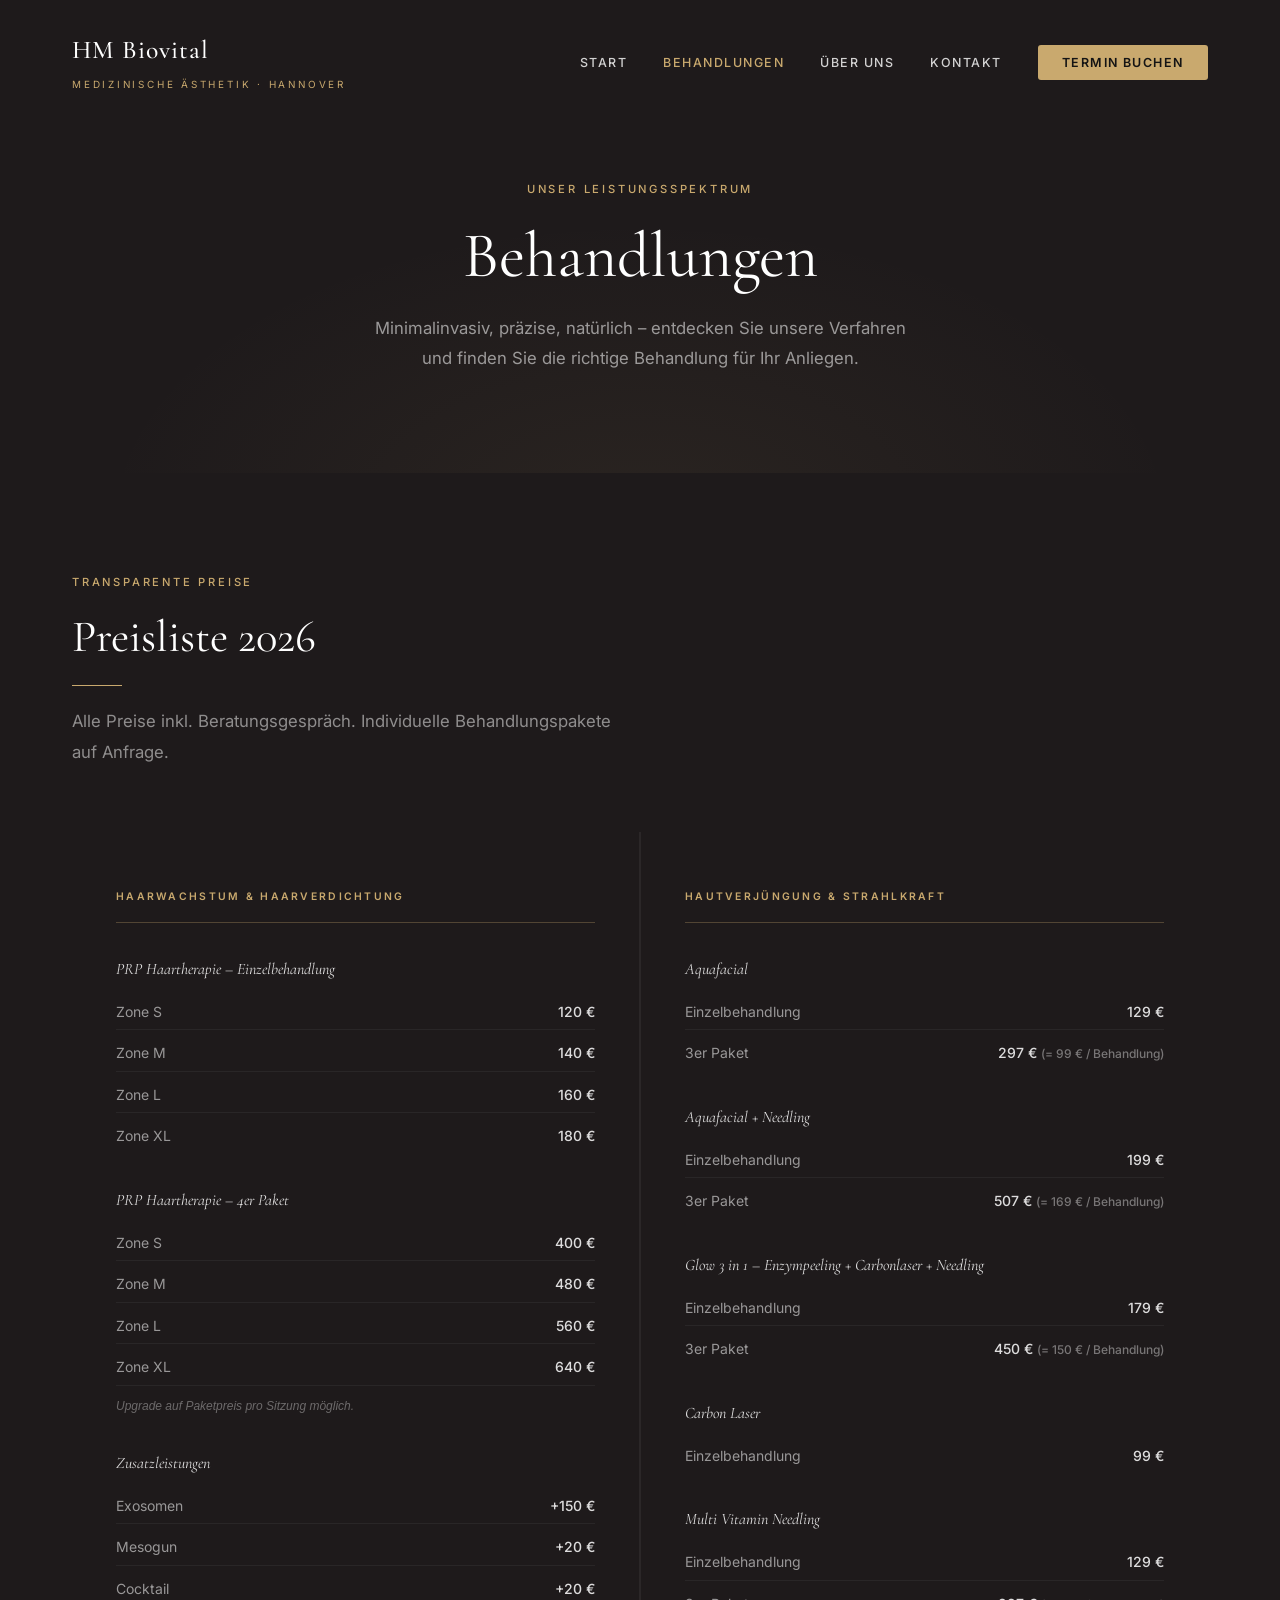
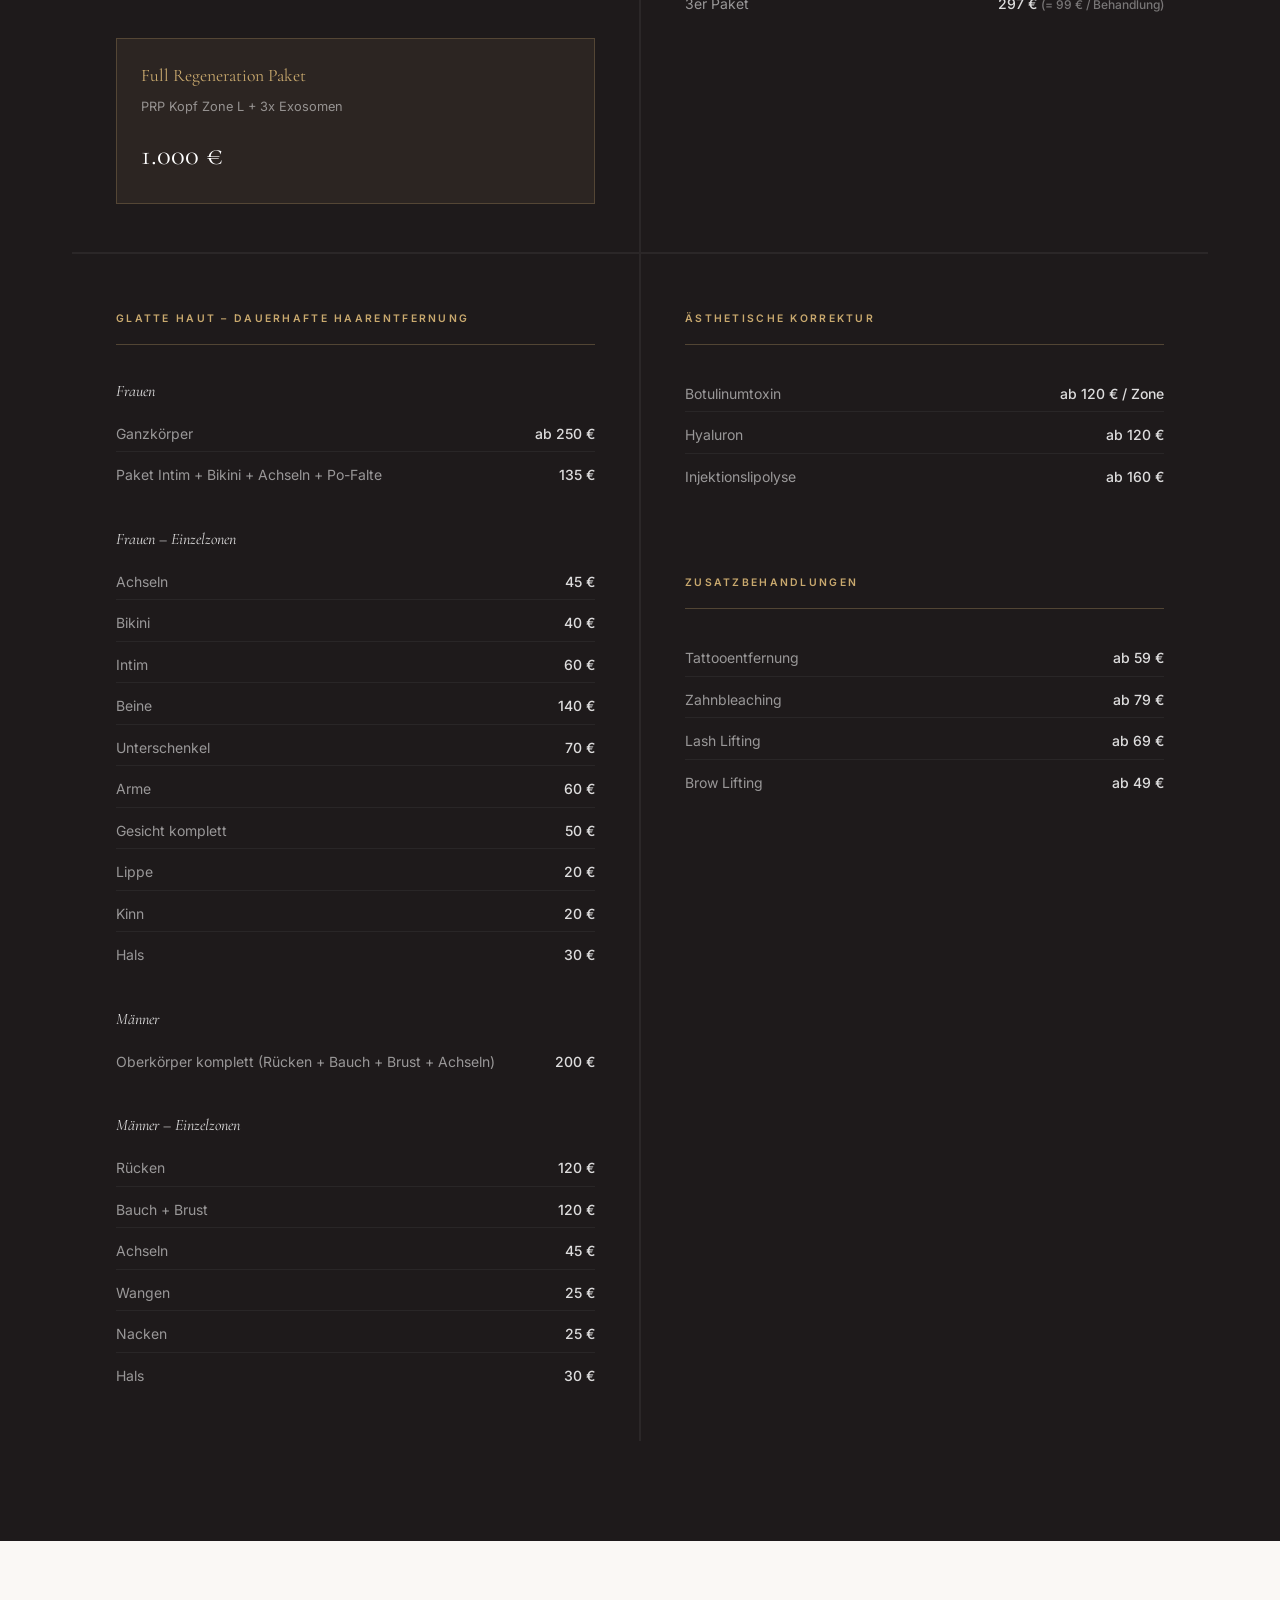
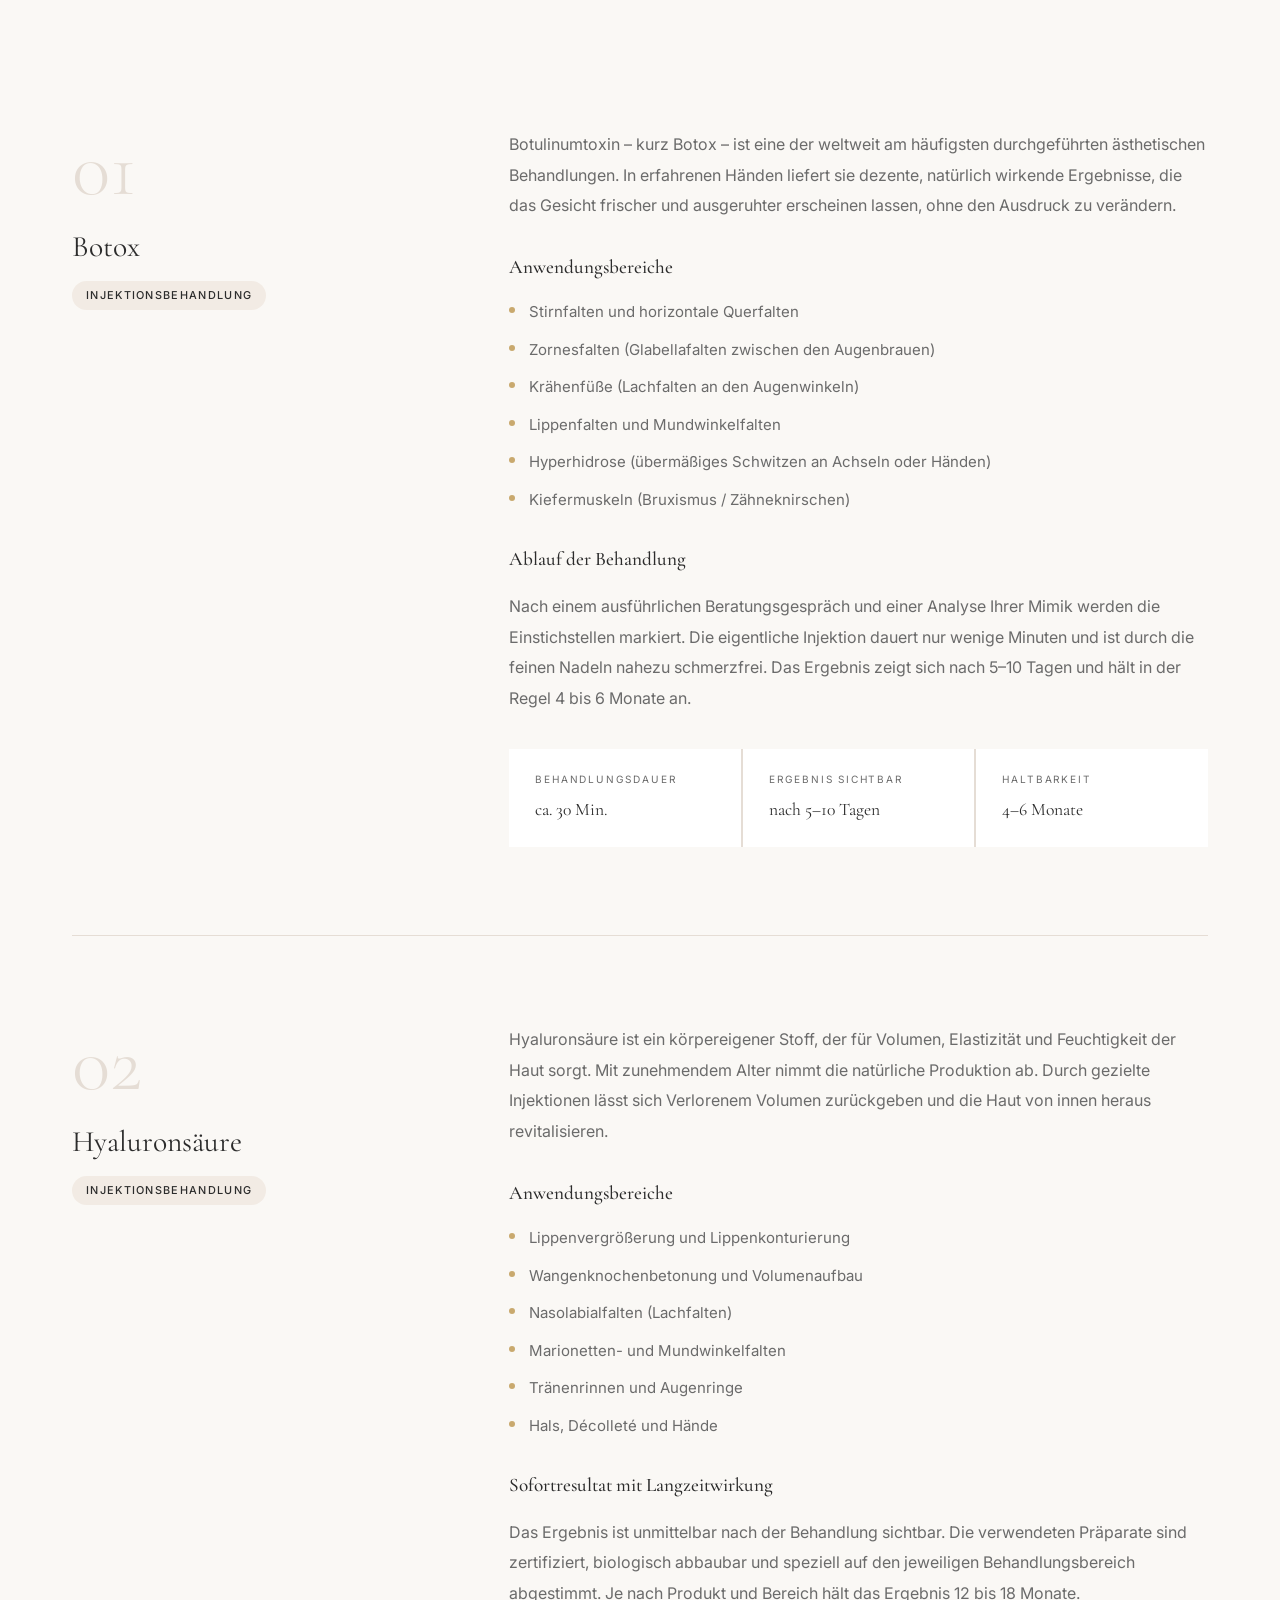
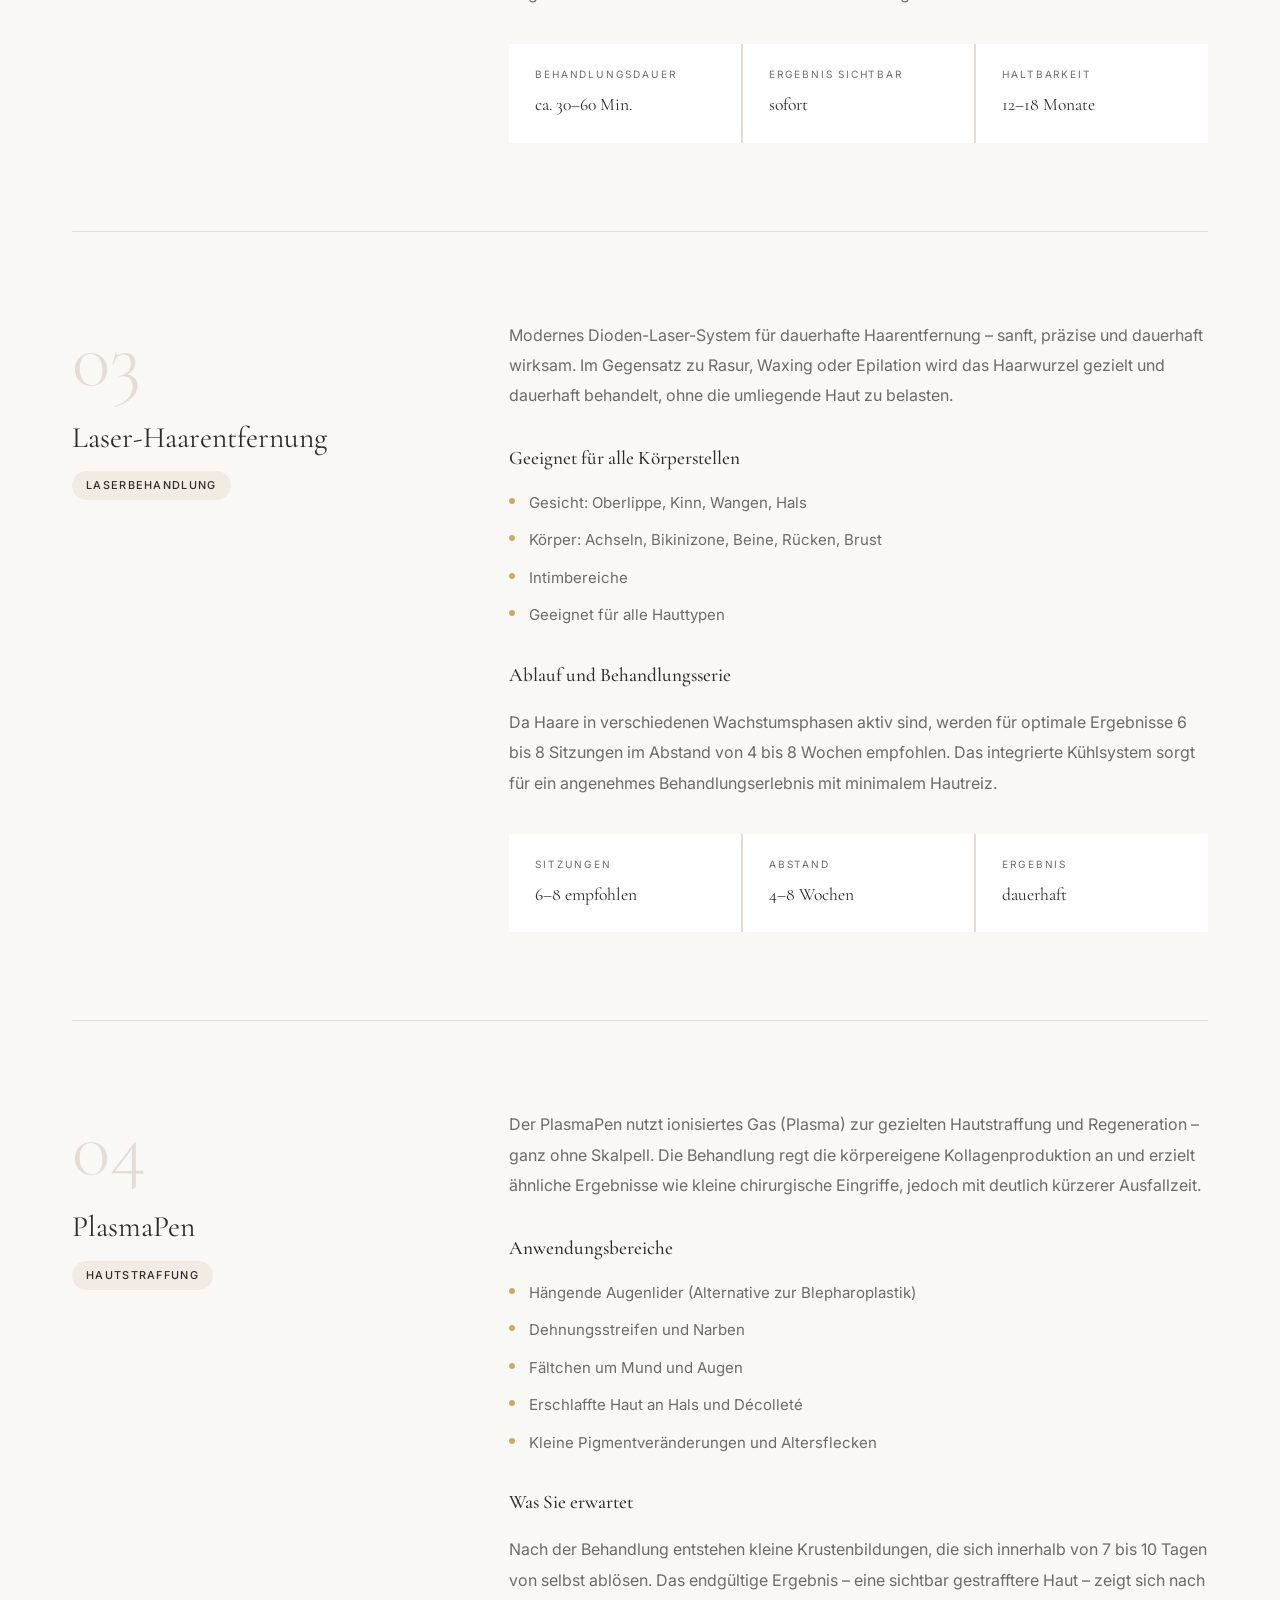
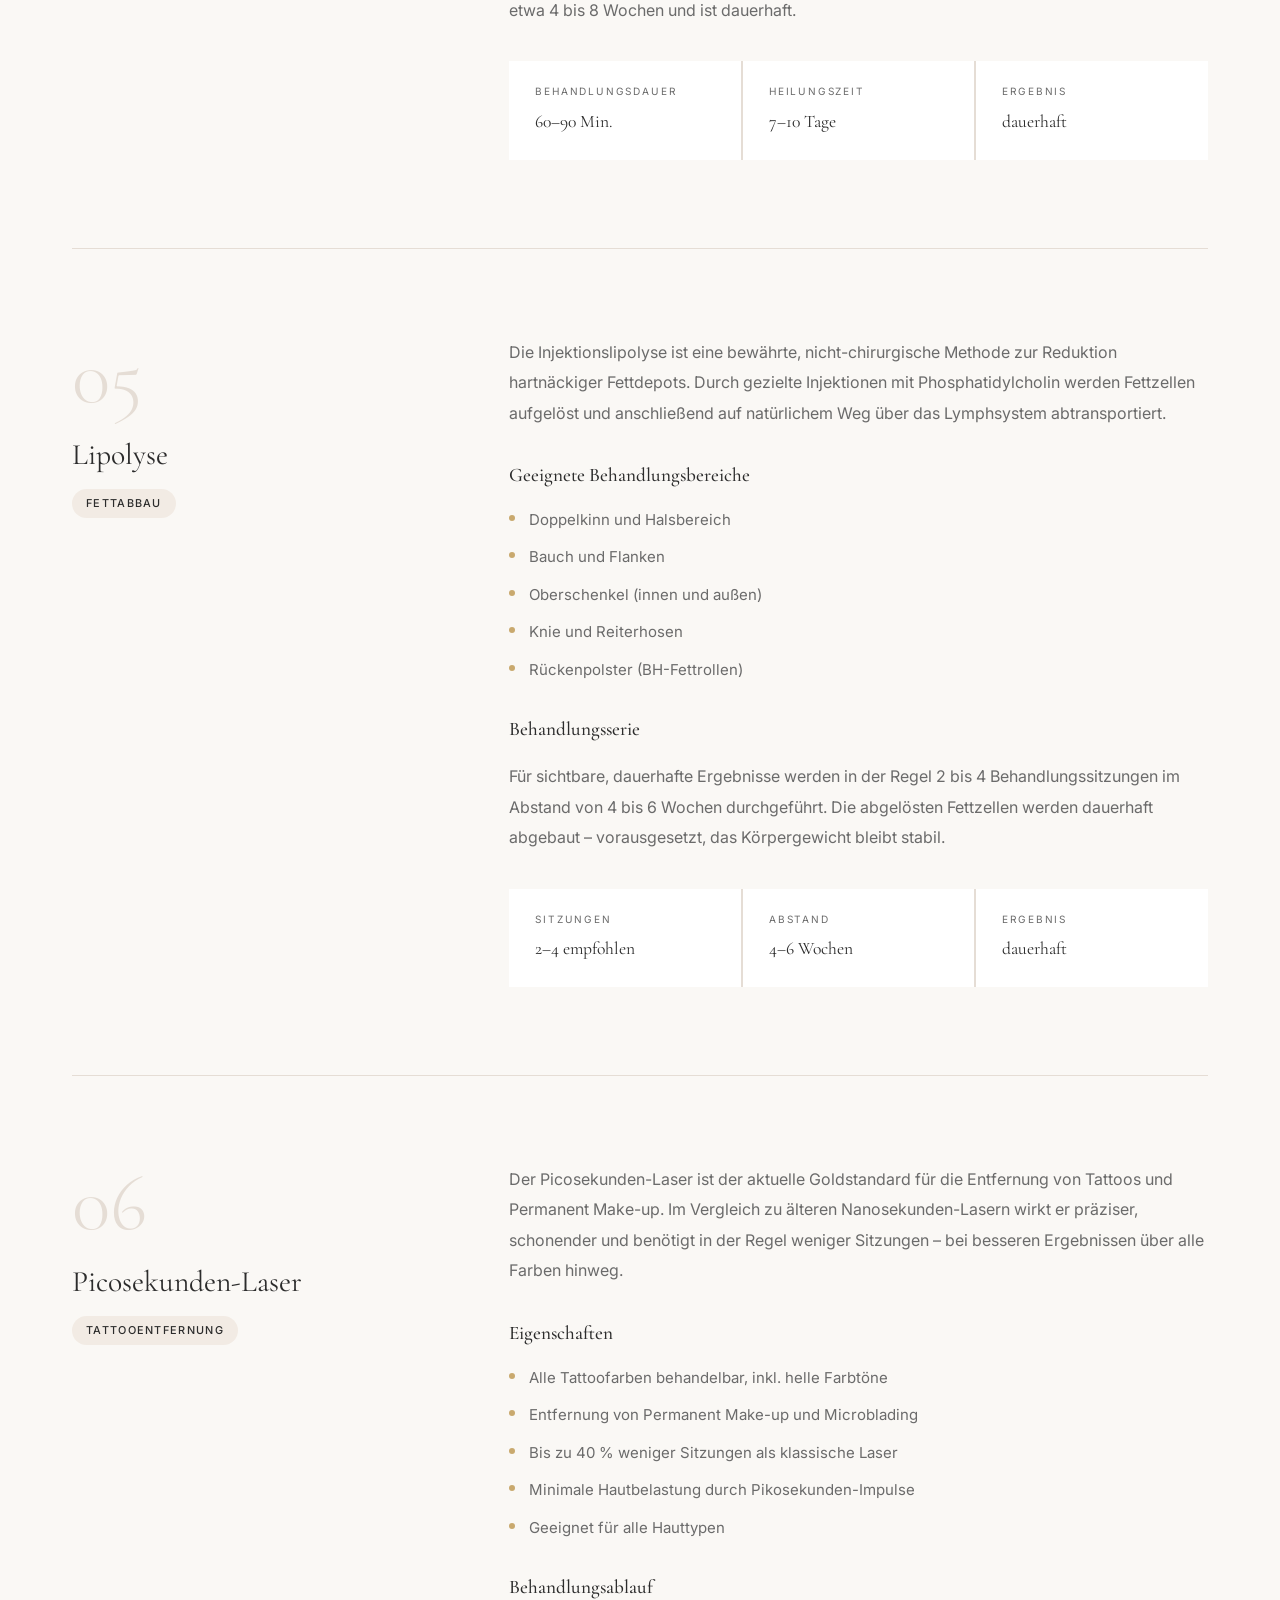
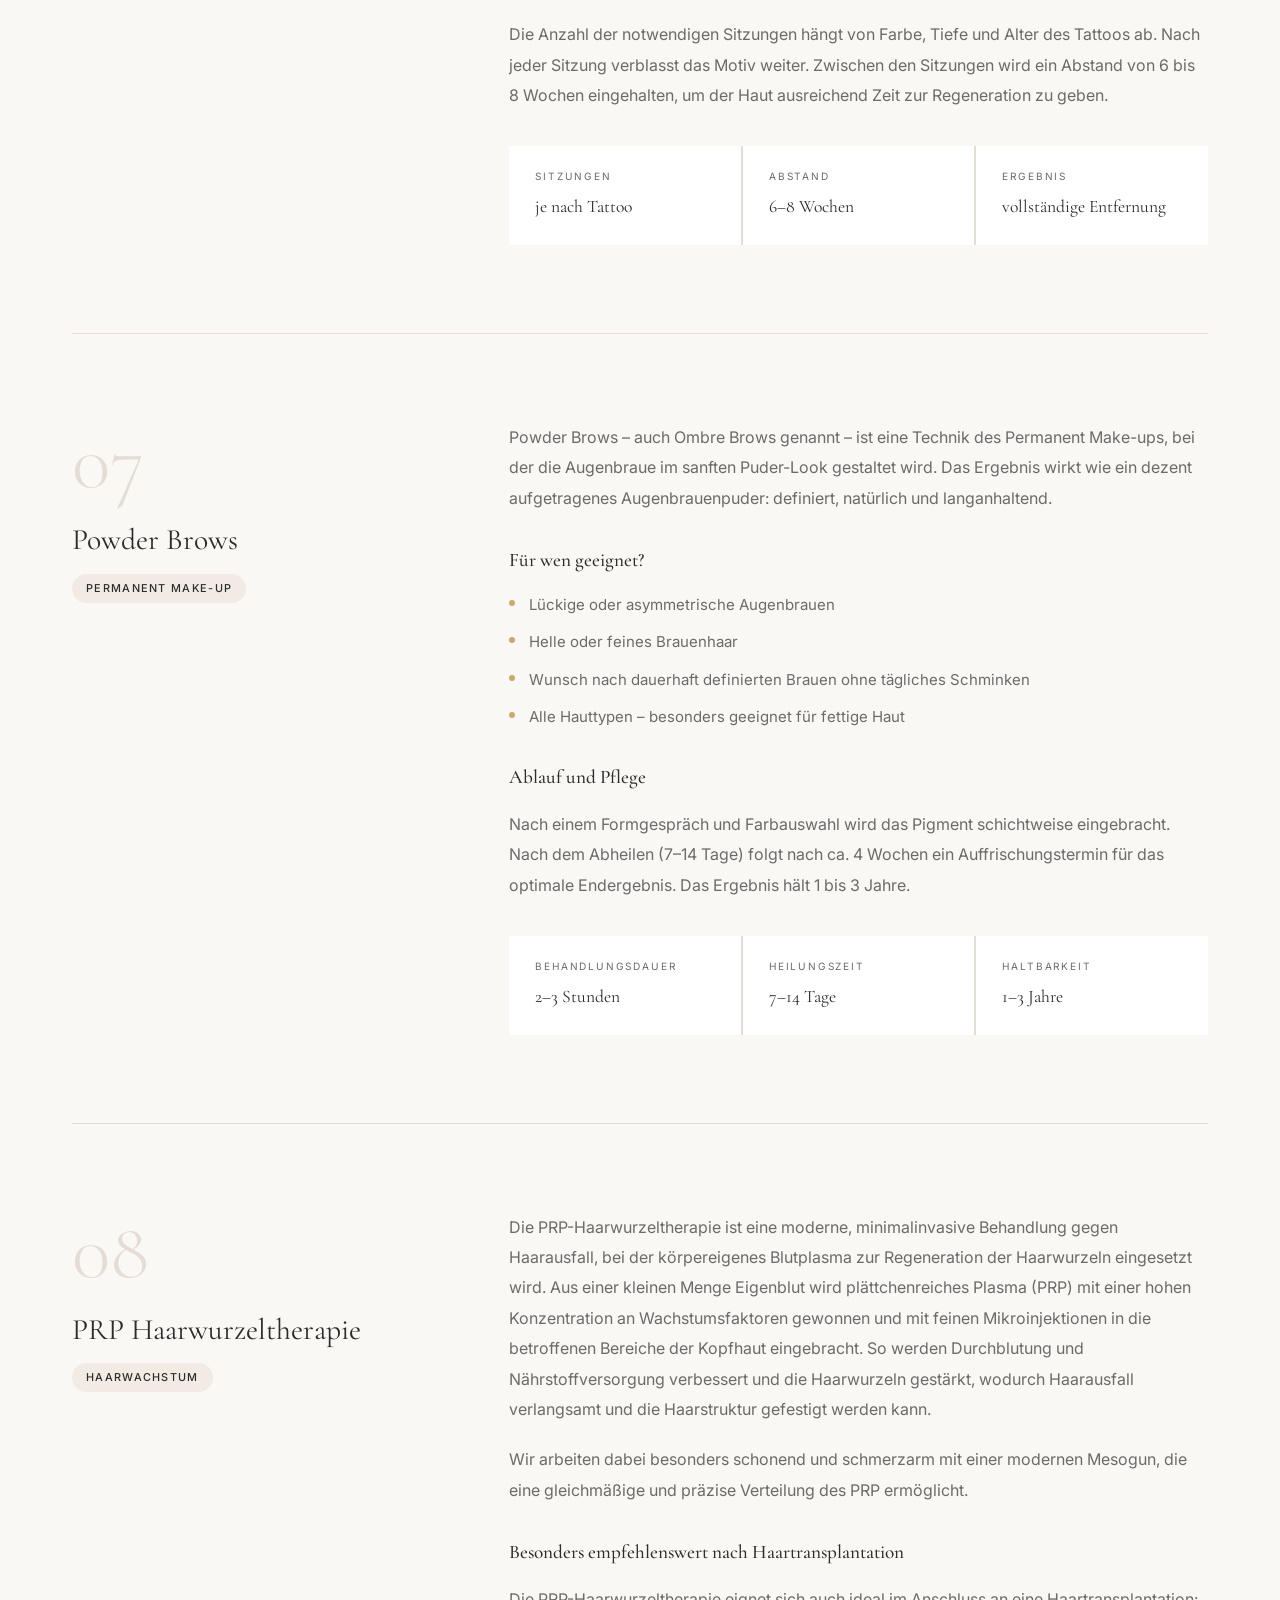
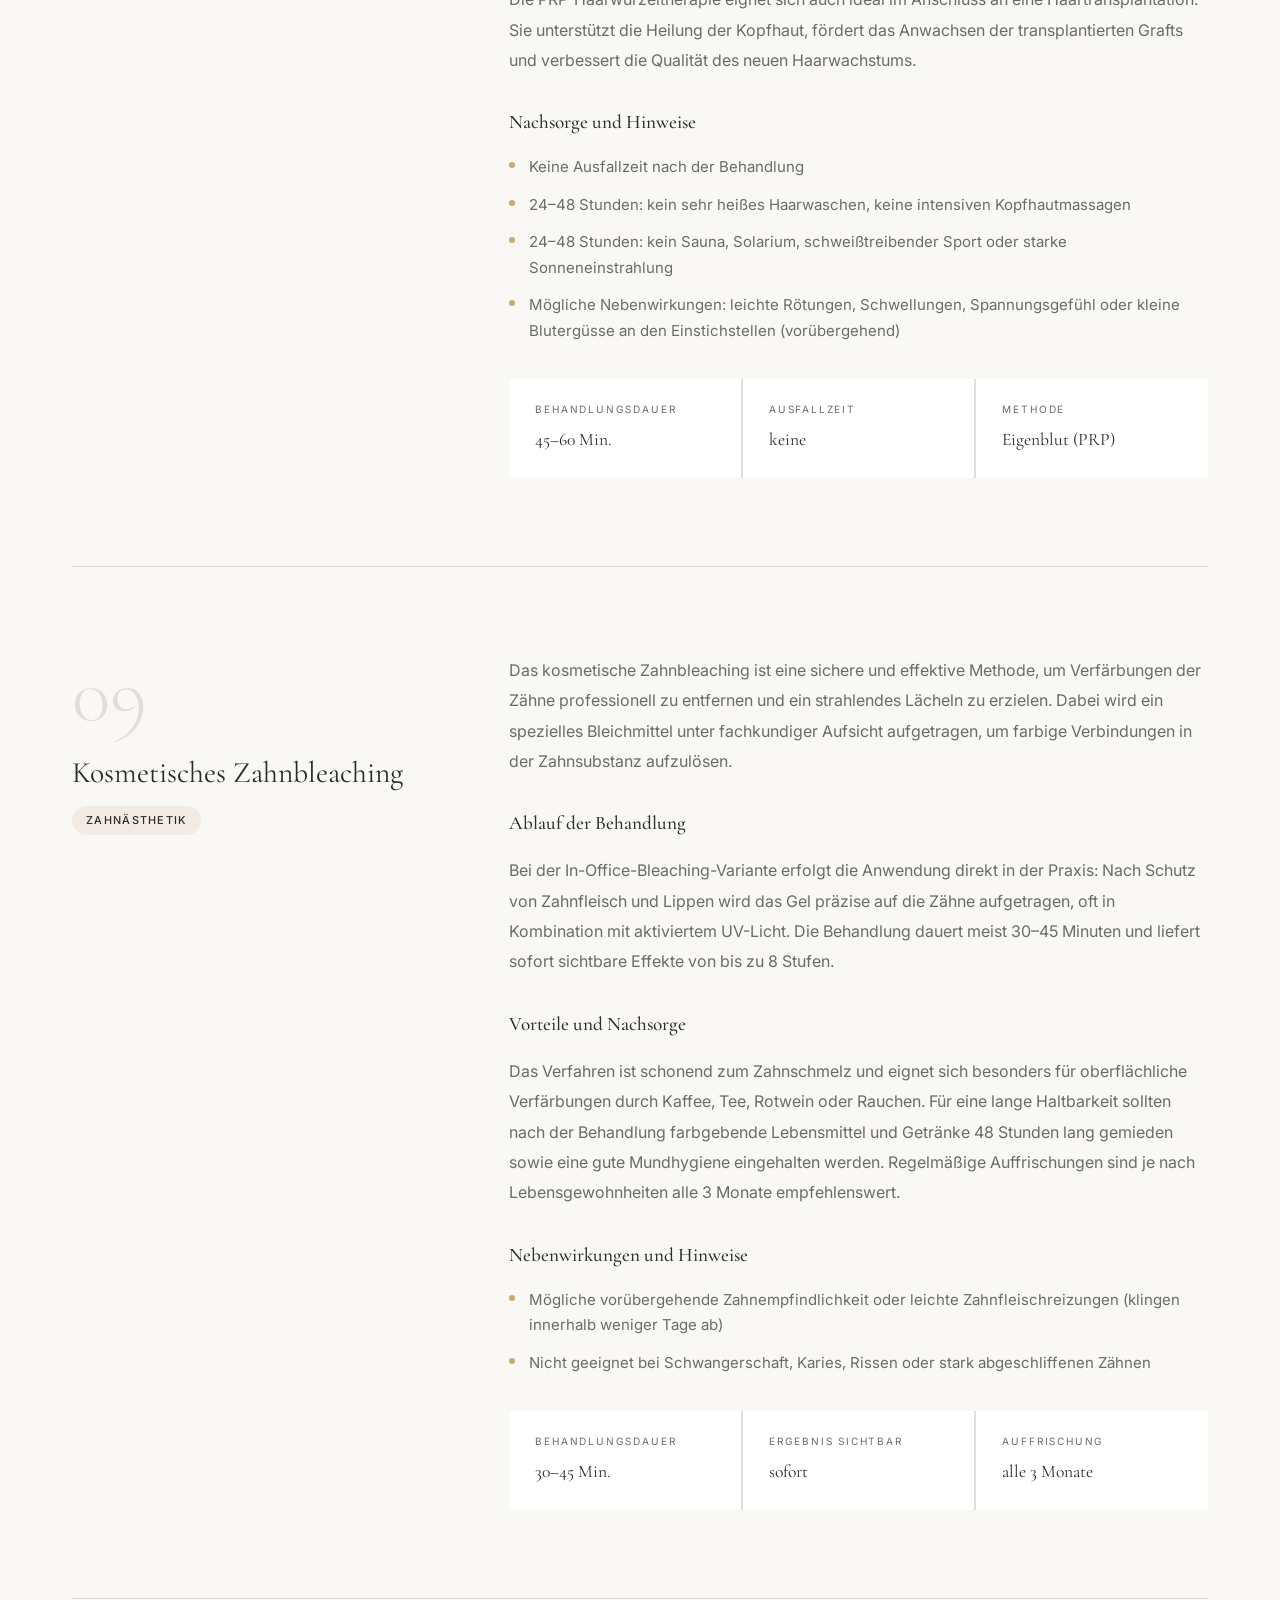
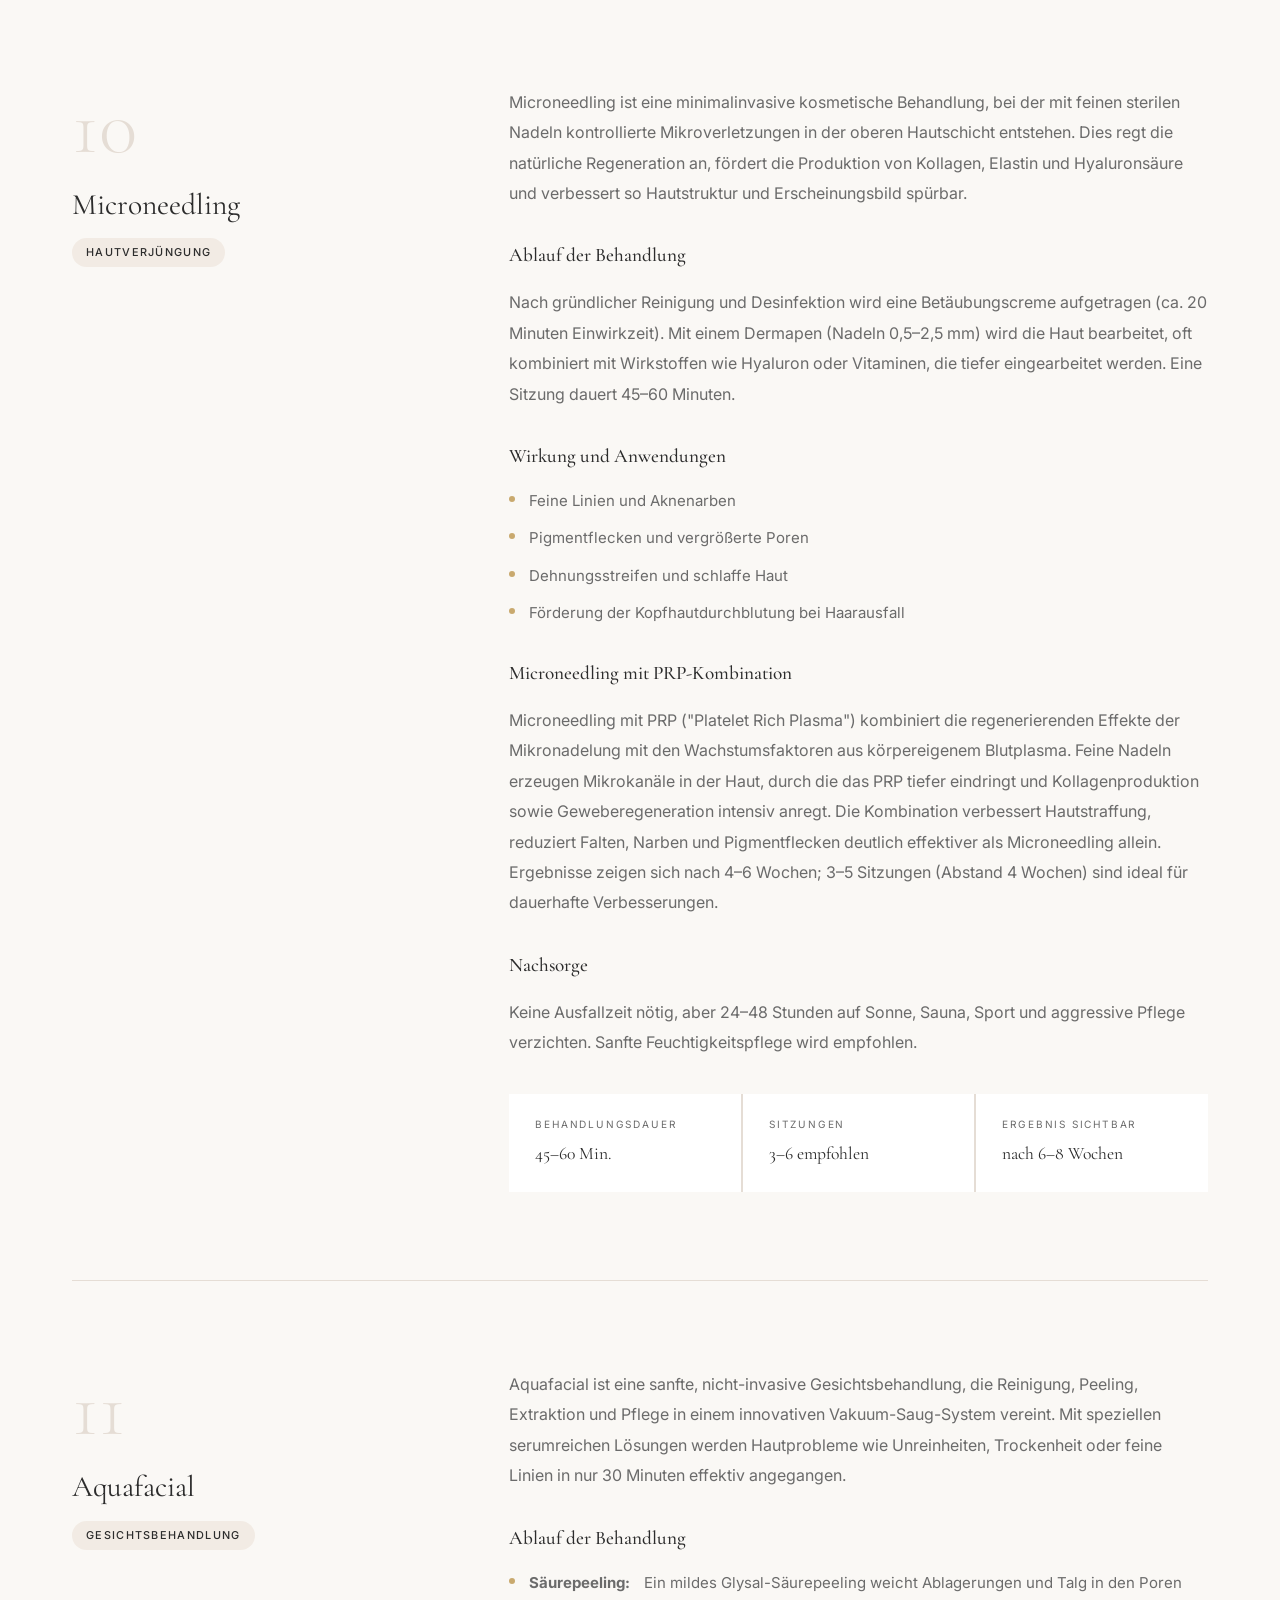
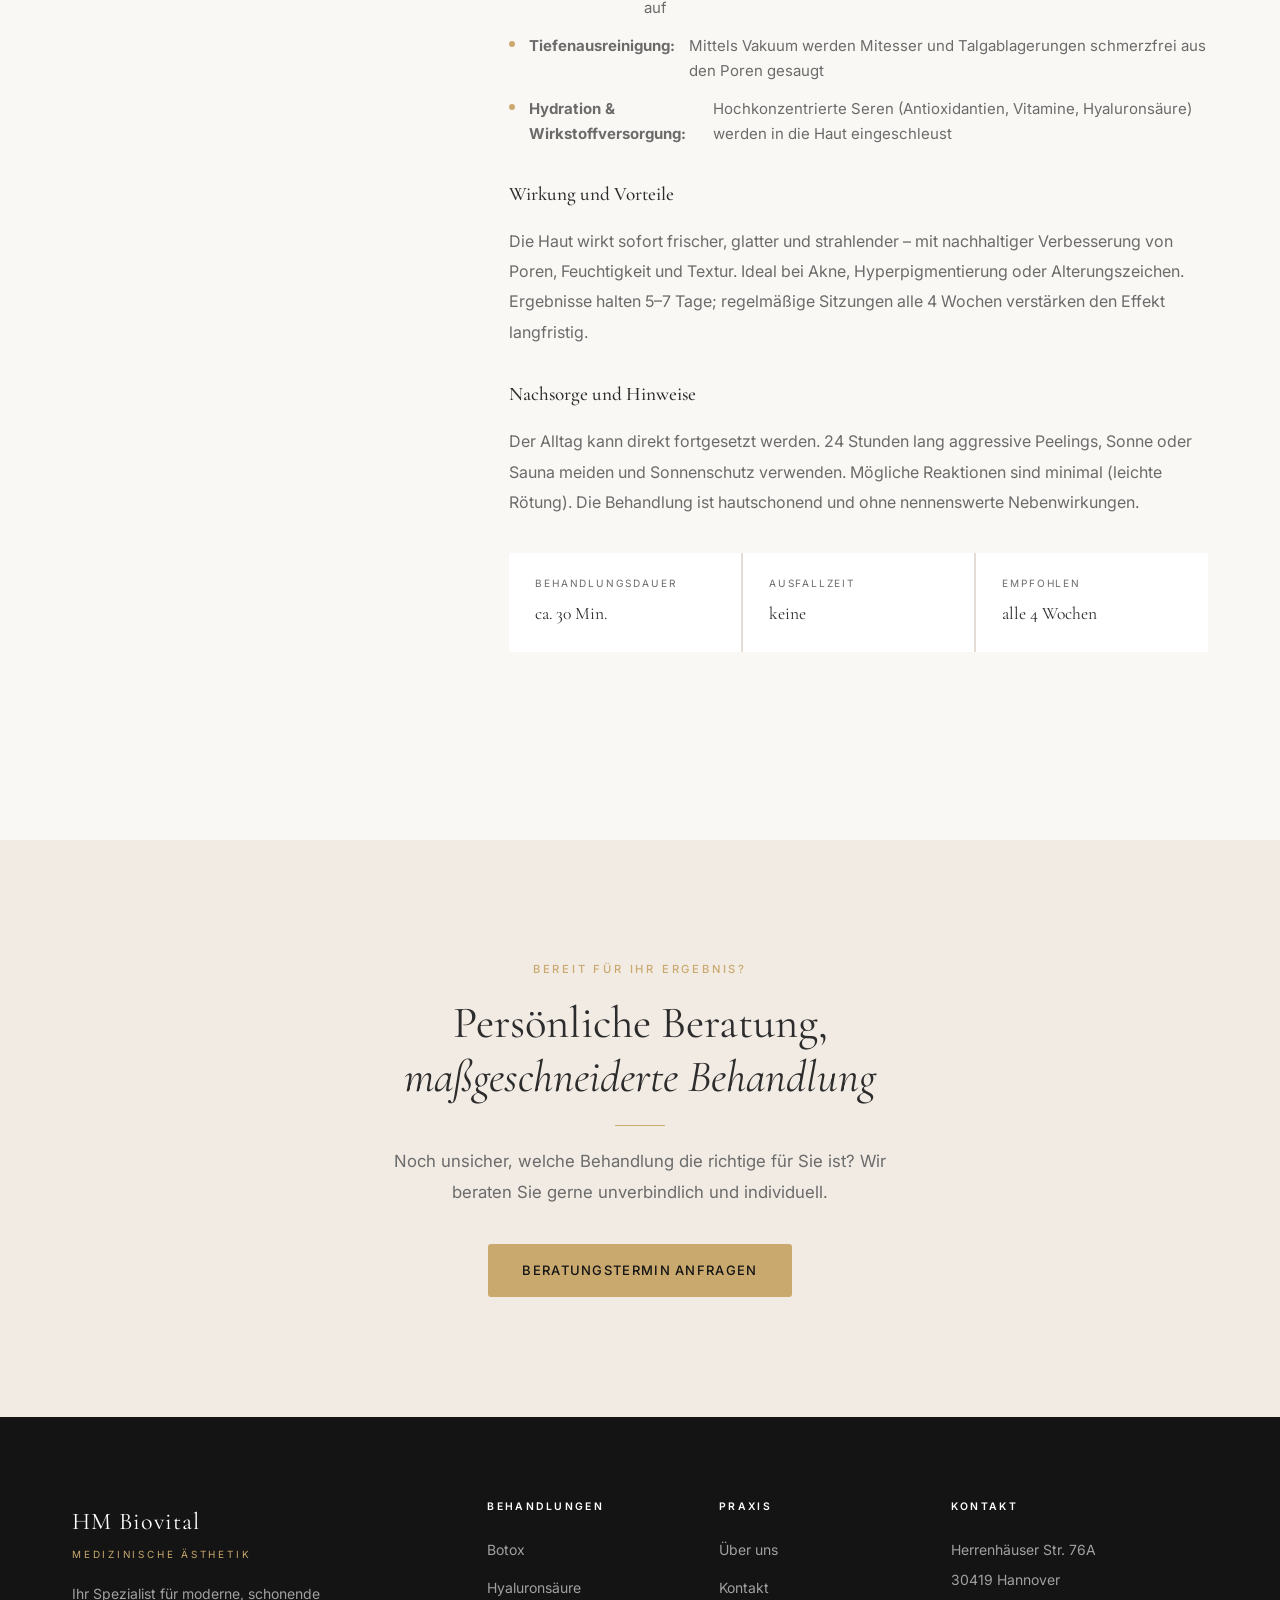
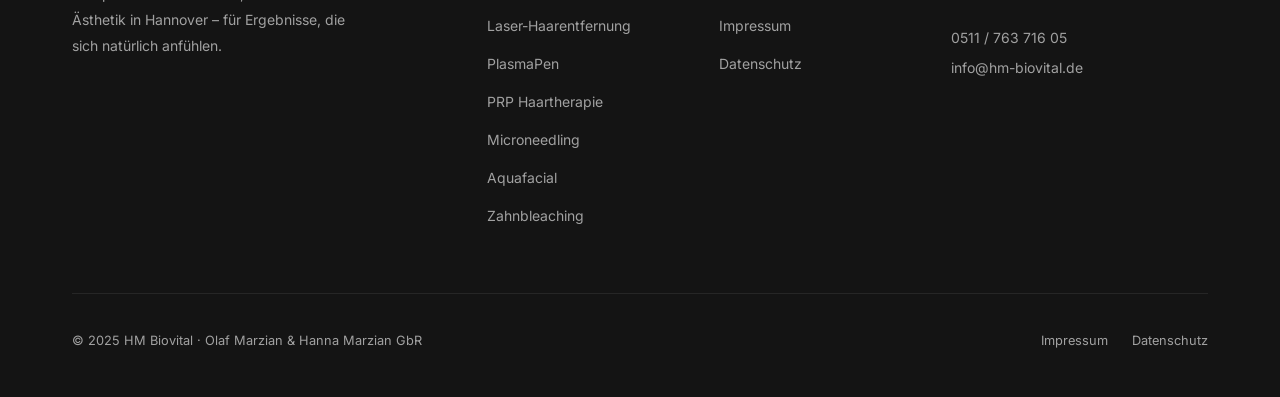
==== commit 808b5a44: "Preisliste nach oben verschoben + Behandlungs-Links mit Hover-Effekt - Preisliste 2026 jetzt direkt " ====
--- a/behandlungen.html
+++ b/behandlungen.html
@@ -54,592 +54,6 @@
   </section>
 
 
-  <!-- BEHANDLUNGEN -->
-  <section class="behandlungen-section">
-    <div class="container">
-
-      <!-- 01 Botox -->
-      <div class="behandlung-item" id="botox">
-        <div class="behandlung-sticky reveal">
-          <div class="behandlung-number">01</div>
-          <h2>Botox</h2>
-          <span class="tag">Injektionsbehandlung</span>
-        </div>
-        <div class="behandlung-body reveal reveal-delay-1">
-          <p>
-            Botulinumtoxin – kurz Botox – ist eine der weltweit am häufigsten
-            durchgeführten ästhetischen Behandlungen. In erfahrenen Händen liefert
-            sie dezente, natürlich wirkende Ergebnisse, die das Gesicht frischer
-            und ausgeruhter erscheinen lassen, ohne den Ausdruck zu verändern.
-          </p>
-
-          <h3>Anwendungsbereiche</h3>
-          <ul class="bullet-list">
-            <li>Stirnfalten und horizontale Querfalten</li>
-            <li>Zornesfalten (Glabellafalten zwischen den Augenbrauen)</li>
-            <li>Krähenfüße (Lachfalten an den Augenwinkeln)</li>
-            <li>Lippenfalten und Mundwinkelfalten</li>
-            <li>Hyperhidrose (übermäßiges Schwitzen an Achseln oder Händen)</li>
-            <li>Kiefermuskeln (Bruxismus / Zähneknirschen)</li>
-          </ul>
-
-          <h3>Ablauf der Behandlung</h3>
-          <p>
-            Nach einem ausführlichen Beratungsgespräch und einer Analyse Ihrer
-            Mimik werden die Einstichstellen markiert. Die eigentliche Injektion
-            dauert nur wenige Minuten und ist durch die feinen Nadeln nahezu
-            schmerzfrei. Das Ergebnis zeigt sich nach 5–10 Tagen und hält
-            in der Regel 4 bis 6 Monate an.
-          </p>
-
-          <div class="info-grid">
-            <div class="info-box">
-              <div class="info-box-label">Behandlungsdauer</div>
-              <div class="info-box-value">ca. 30 Min.</div>
-            </div>
-            <div class="info-box">
-              <div class="info-box-label">Ergebnis sichtbar</div>
-              <div class="info-box-value">nach 5–10 Tagen</div>
-            </div>
-            <div class="info-box">
-              <div class="info-box-label">Haltbarkeit</div>
-              <div class="info-box-value">4–6 Monate</div>
-            </div>
-          </div>
-        </div>
-      </div>
-
-      <!-- 02 Hyaluronsäure -->
-      <div class="behandlung-item" id="hyaluron">
-        <div class="behandlung-sticky reveal">
-          <div class="behandlung-number">02</div>
-          <h2>Hyaluronsäure</h2>
-          <span class="tag">Injektionsbehandlung</span>
-        </div>
-        <div class="behandlung-body reveal reveal-delay-1">
-          <p>
-            Hyaluronsäure ist ein körpereigener Stoff, der für Volumen,
-            Elastizität und Feuchtigkeit der Haut sorgt. Mit zunehmendem Alter
-            nimmt die natürliche Produktion ab. Durch gezielte Injektionen
-            lässt sich Verlorenem Volumen zurückgeben und die Haut von innen
-            heraus revitalisieren.
-          </p>
-
-          <h3>Anwendungsbereiche</h3>
-          <ul class="bullet-list">
-            <li>Lippenvergrößerung und Lippenkonturierung</li>
-            <li>Wangenknochenbetonung und Volumenaufbau</li>
-            <li>Nasolabialfalten (Lachfalten)</li>
-            <li>Marionetten- und Mundwinkelfalten</li>
-            <li>Tränenrinnen und Augenringe</li>
-            <li>Hals, Décolleté und Hände</li>
-          </ul>
-
-          <h3>Sofortresultat mit Langzeitwirkung</h3>
-          <p>
-            Das Ergebnis ist unmittelbar nach der Behandlung sichtbar.
-            Die verwendeten Präparate sind zertifiziert, biologisch abbaubar
-            und speziell auf den jeweiligen Behandlungsbereich abgestimmt.
-            Je nach Produkt und Bereich hält das Ergebnis 12 bis 18 Monate.
-          </p>
-
-          <div class="info-grid">
-            <div class="info-box">
-              <div class="info-box-label">Behandlungsdauer</div>
-              <div class="info-box-value">ca. 30–60 Min.</div>
-            </div>
-            <div class="info-box">
-              <div class="info-box-label">Ergebnis sichtbar</div>
-              <div class="info-box-value">sofort</div>
-            </div>
-            <div class="info-box">
-              <div class="info-box-label">Haltbarkeit</div>
-              <div class="info-box-value">12–18 Monate</div>
-            </div>
-          </div>
-        </div>
-      </div>
-
-      <!-- 03 Laser Haarentfernung -->
-      <div class="behandlung-item" id="laser-haar">
-        <div class="behandlung-sticky reveal">
-          <div class="behandlung-number">03</div>
-          <h2>Laser-Haarentfernung</h2>
-          <span class="tag">Laserbehandlung</span>
-        </div>
-        <div class="behandlung-body reveal reveal-delay-1">
-          <p>
-            Modernes Dioden-Laser-System für dauerhafte Haarentfernung –
-            sanft, präzise und dauerhaft wirksam. Im Gegensatz zu Rasur,
-            Waxing oder Epilation wird das Haarwurzel gezielt und dauerhaft
-            behandelt, ohne die umliegende Haut zu belasten.
-          </p>
-
-          <h3>Geeignet für alle Körperstellen</h3>
-          <ul class="bullet-list">
-            <li>Gesicht: Oberlippe, Kinn, Wangen, Hals</li>
-            <li>Körper: Achseln, Bikinizone, Beine, Rücken, Brust</li>
-            <li>Intimbereiche</li>
-            <li>Geeignet für alle Hauttypen</li>
-          </ul>
-
-          <h3>Ablauf und Behandlungsserie</h3>
-          <p>
-            Da Haare in verschiedenen Wachstumsphasen aktiv sind, werden
-            für optimale Ergebnisse 6 bis 8 Sitzungen im Abstand von
-            4 bis 8 Wochen empfohlen. Das integrierte Kühlsystem sorgt
-            für ein angenehmes Behandlungserlebnis mit minimalem Hautreiz.
-          </p>
-
-          <div class="info-grid">
-            <div class="info-box">
-              <div class="info-box-label">Sitzungen</div>
-              <div class="info-box-value">6–8 empfohlen</div>
-            </div>
-            <div class="info-box">
-              <div class="info-box-label">Abstand</div>
-              <div class="info-box-value">4–8 Wochen</div>
-            </div>
-            <div class="info-box">
-              <div class="info-box-label">Ergebnis</div>
-              <div class="info-box-value">dauerhaft</div>
-            </div>
-          </div>
-        </div>
-      </div>
-
-      <!-- 04 PlasmaPen -->
-      <div class="behandlung-item" id="plasmapen">
-        <div class="behandlung-sticky reveal">
-          <div class="behandlung-number">04</div>
-          <h2>PlasmaPen</h2>
-          <span class="tag">Hautstraffung</span>
-        </div>
-        <div class="behandlung-body reveal reveal-delay-1">
-          <p>
-            Der PlasmaPen nutzt ionisiertes Gas (Plasma) zur gezielten
-            Hautstraffung und Regeneration – ganz ohne Skalpell. Die
-            Behandlung regt die körpereigene Kollagenproduktion an und
-            erzielt ähnliche Ergebnisse wie kleine chirurgische Eingriffe,
-            jedoch mit deutlich kürzerer Ausfallzeit.
-          </p>
-
-          <h3>Anwendungsbereiche</h3>
-          <ul class="bullet-list">
-            <li>Hängende Augenlider (Alternative zur Blepharoplastik)</li>
-            <li>Dehnungsstreifen und Narben</li>
-            <li>Fältchen um Mund und Augen</li>
-            <li>Erschlaffte Haut an Hals und Décolleté</li>
-            <li>Kleine Pigmentveränderungen und Altersflecken</li>
-          </ul>
-
-          <h3>Was Sie erwartet</h3>
-          <p>
-            Nach der Behandlung entstehen kleine Krustenbildungen, die
-            sich innerhalb von 7 bis 10 Tagen von selbst ablösen. Das
-            endgültige Ergebnis – eine sichtbar gestrafftere Haut –
-            zeigt sich nach etwa 4 bis 8 Wochen und ist dauerhaft.
-          </p>
-
-          <div class="info-grid">
-            <div class="info-box">
-              <div class="info-box-label">Behandlungsdauer</div>
-              <div class="info-box-value">60–90 Min.</div>
-            </div>
-            <div class="info-box">
-              <div class="info-box-label">Heilungszeit</div>
-              <div class="info-box-value">7–10 Tage</div>
-            </div>
-            <div class="info-box">
-              <div class="info-box-label">Ergebnis</div>
-              <div class="info-box-value">dauerhaft</div>
-            </div>
-          </div>
-        </div>
-      </div>
-
-      <!-- 05 Lipolyse -->
-      <div class="behandlung-item" id="lipolyse">
-        <div class="behandlung-sticky reveal">
-          <div class="behandlung-number">05</div>
-          <h2>Lipolyse</h2>
-          <span class="tag">Fettabbau</span>
-        </div>
-        <div class="behandlung-body reveal reveal-delay-1">
-          <p>
-            Die Injektionslipolyse ist eine bewährte, nicht-chirurgische
-            Methode zur Reduktion hartnäckiger Fettdepots. Durch gezielte
-            Injektionen mit Phosphatidylcholin werden Fettzellen aufgelöst
-            und anschließend auf natürlichem Weg über das Lymphsystem
-            abtransportiert.
-          </p>
-
-          <h3>Geeignete Behandlungsbereiche</h3>
-          <ul class="bullet-list">
-            <li>Doppelkinn und Halsbereich</li>
-            <li>Bauch und Flanken</li>
-            <li>Oberschenkel (innen und außen)</li>
-            <li>Knie und Reiterhosen</li>
-            <li>Rückenpolster (BH-Fettrollen)</li>
-          </ul>
-
-          <h3>Behandlungsserie</h3>
-          <p>
-            Für sichtbare, dauerhafte Ergebnisse werden in der Regel
-            2 bis 4 Behandlungssitzungen im Abstand von 4 bis 6 Wochen
-            durchgeführt. Die abgelösten Fettzellen werden dauerhaft
-            abgebaut – vorausgesetzt, das Körpergewicht bleibt stabil.
-          </p>
-
-          <div class="info-grid">
-            <div class="info-box">
-              <div class="info-box-label">Sitzungen</div>
-              <div class="info-box-value">2–4 empfohlen</div>
-            </div>
-            <div class="info-box">
-              <div class="info-box-label">Abstand</div>
-              <div class="info-box-value">4–6 Wochen</div>
-            </div>
-            <div class="info-box">
-              <div class="info-box-label">Ergebnis</div>
-              <div class="info-box-value">dauerhaft</div>
-            </div>
-          </div>
-        </div>
-      </div>
-
-      <!-- 06 Picosekunden-Laser -->
-      <div class="behandlung-item" id="tattoo-laser">
-        <div class="behandlung-sticky reveal">
-          <div class="behandlung-number">06</div>
-          <h2>Picosekunden-Laser</h2>
-          <span class="tag">Tattooentfernung</span>
-        </div>
-        <div class="behandlung-body reveal reveal-delay-1">
-          <p>
-            Der Picosekunden-Laser ist der aktuelle Goldstandard für die
-            Entfernung von Tattoos und Permanent Make-up. Im Vergleich zu
-            älteren Nanosekunden-Lasern wirkt er präziser, schonender und
-            benötigt in der Regel weniger Sitzungen – bei besseren Ergebnissen
-            über alle Farben hinweg.
-          </p>
-
-          <h3>Eigenschaften</h3>
-          <ul class="bullet-list">
-            <li>Alle Tattoofarben behandelbar, inkl. helle Farbtöne</li>
-            <li>Entfernung von Permanent Make-up und Microblading</li>
-            <li>Bis zu 40 % weniger Sitzungen als klassische Laser</li>
-            <li>Minimale Hautbelastung durch Pikosekunden-Impulse</li>
-            <li>Geeignet für alle Hauttypen</li>
-          </ul>
-
-          <h3>Behandlungsablauf</h3>
-          <p>
-            Die Anzahl der notwendigen Sitzungen hängt von Farbe, Tiefe und
-            Alter des Tattoos ab. Nach jeder Sitzung verblasst das Motiv
-            weiter. Zwischen den Sitzungen wird ein Abstand von 6 bis 8
-            Wochen eingehalten, um der Haut ausreichend Zeit zur Regeneration
-            zu geben.
-          </p>
-
-          <div class="info-grid">
-            <div class="info-box">
-              <div class="info-box-label">Sitzungen</div>
-              <div class="info-box-value">je nach Tattoo</div>
-            </div>
-            <div class="info-box">
-              <div class="info-box-label">Abstand</div>
-              <div class="info-box-value">6–8 Wochen</div>
-            </div>
-            <div class="info-box">
-              <div class="info-box-label">Ergebnis</div>
-              <div class="info-box-value">vollständige Entfernung</div>
-            </div>
-          </div>
-        </div>
-      </div>
-
-      <!-- 08 Powder Brows -->
-      <div class="behandlung-item" id="powder-brows">
-        <div class="behandlung-sticky reveal">
-          <div class="behandlung-number">07</div>
-          <h2>Powder Brows</h2>
-          <span class="tag">Permanent Make-up</span>
-        </div>
-        <div class="behandlung-body reveal reveal-delay-1">
-          <p>
-            Powder Brows – auch Ombre Brows genannt – ist eine Technik des
-            Permanent Make-ups, bei der die Augenbraue im sanften Puder-Look
-            gestaltet wird. Das Ergebnis wirkt wie ein dezent aufgetragenes
-            Augenbrauenpuder: definiert, natürlich und langanhaltend.
-          </p>
-
-          <h3>Für wen geeignet?</h3>
-          <ul class="bullet-list">
-            <li>Lückige oder asymmetrische Augenbrauen</li>
-            <li>Helle oder feines Brauenhaar</li>
-            <li>Wunsch nach dauerhaft definierten Brauen ohne tägliches Schminken</li>
-            <li>Alle Hauttypen – besonders geeignet für fettige Haut</li>
-          </ul>
-
-          <h3>Ablauf und Pflege</h3>
-          <p>
-            Nach einem Formgespräch und Farbauswahl wird das Pigment
-            schichtweise eingebracht. Nach dem Abheilen (7–14 Tage)
-            folgt nach ca. 4 Wochen ein Auffrischungstermin für das
-            optimale Endergebnis. Das Ergebnis hält 1 bis 3 Jahre.
-          </p>
-
-          <div class="info-grid">
-            <div class="info-box">
-              <div class="info-box-label">Behandlungsdauer</div>
-              <div class="info-box-value">2–3 Stunden</div>
-            </div>
-            <div class="info-box">
-              <div class="info-box-label">Heilungszeit</div>
-              <div class="info-box-value">7–14 Tage</div>
-            </div>
-            <div class="info-box">
-              <div class="info-box-label">Haltbarkeit</div>
-              <div class="info-box-value">1–3 Jahre</div>
-            </div>
-          </div>
-        </div>
-      </div>
-
-      <!-- 08 PRP Haarwurzeltherapie -->
-      <div class="behandlung-item" id="prp-haar">
-        <div class="behandlung-sticky reveal">
-          <div class="behandlung-number">08</div>
-          <h2>PRP Haarwurzeltherapie</h2>
-          <span class="tag">Haarwachstum</span>
-        </div>
-        <div class="behandlung-body reveal reveal-delay-1">
-          <p>
-            Die PRP-Haarwurzeltherapie ist eine moderne, minimalinvasive Behandlung gegen Haarausfall,
-            bei der körpereigenes Blutplasma zur Regeneration der Haarwurzeln eingesetzt wird.
-            Aus einer kleinen Menge Eigenblut wird plättchenreiches Plasma (PRP) mit einer hohen
-            Konzentration an Wachstumsfaktoren gewonnen und mit feinen Mikroinjektionen in die
-            betroffenen Bereiche der Kopfhaut eingebracht. So werden Durchblutung und
-            Nährstoffversorgung verbessert und die Haarwurzeln gestärkt, wodurch Haarausfall
-            verlangsamt und die Haarstruktur gefestigt werden kann.
-          </p>
-          <p>
-            Wir arbeiten dabei besonders schonend und schmerzarm mit einer modernen Mesogun,
-            die eine gleichmäßige und präzise Verteilung des PRP ermöglicht.
-          </p>
-
-          <h3>Besonders empfehlenswert nach Haartransplantation</h3>
-          <p>
-            Die PRP-Haarwurzeltherapie eignet sich auch ideal im Anschluss an eine
-            Haartransplantation: Sie unterstützt die Heilung der Kopfhaut, fördert das
-            Anwachsen der transplantierten Grafts und verbessert die Qualität des
-            neuen Haarwachstums.
-          </p>
-
-          <h3>Nachsorge und Hinweise</h3>
-          <ul class="bullet-list">
-            <li>Keine Ausfallzeit nach der Behandlung</li>
-            <li>24–48 Stunden: kein sehr heißes Haarwaschen, keine intensiven Kopfhautmassagen</li>
-            <li>24–48 Stunden: kein Sauna, Solarium, schweißtreibender Sport oder starke Sonneneinstrahlung</li>
-            <li>Mögliche Nebenwirkungen: leichte Rötungen, Schwellungen, Spannungsgefühl oder kleine Blutergüsse an den Einstichstellen (vorübergehend)</li>
-          </ul>
-
-          <div class="info-grid">
-            <div class="info-box">
-              <div class="info-box-label">Behandlungsdauer</div>
-              <div class="info-box-value">45–60 Min.</div>
-            </div>
-            <div class="info-box">
-              <div class="info-box-label">Ausfallzeit</div>
-              <div class="info-box-value">keine</div>
-            </div>
-            <div class="info-box">
-              <div class="info-box-label">Methode</div>
-              <div class="info-box-value">Eigenblut (PRP)</div>
-            </div>
-          </div>
-        </div>
-      </div>
-
-      <!-- 09 Zahnbleaching -->
-      <div class="behandlung-item" id="zahnbleaching">
-        <div class="behandlung-sticky reveal">
-          <div class="behandlung-number">09</div>
-          <h2>Kosmetisches Zahnbleaching</h2>
-          <span class="tag">Zahnästhetik</span>
-        </div>
-        <div class="behandlung-body reveal reveal-delay-1">
-          <p>
-            Das kosmetische Zahnbleaching ist eine sichere und effektive Methode, um Verfärbungen
-            der Zähne professionell zu entfernen und ein strahlendes Lächeln zu erzielen.
-            Dabei wird ein spezielles Bleichmittel unter fachkundiger Aufsicht aufgetragen,
-            um farbige Verbindungen in der Zahnsubstanz aufzulösen.
-          </p>
-
-          <h3>Ablauf der Behandlung</h3>
-          <p>
-            Bei der In-Office-Bleaching-Variante erfolgt die Anwendung direkt in der Praxis:
-            Nach Schutz von Zahnfleisch und Lippen wird das Gel präzise auf die Zähne aufgetragen,
-            oft in Kombination mit aktiviertem UV-Licht. Die Behandlung dauert meist 30–45 Minuten
-            und liefert sofort sichtbare Effekte von bis zu 8 Stufen.
-          </p>
-
-          <h3>Vorteile und Nachsorge</h3>
-          <p>
-            Das Verfahren ist schonend zum Zahnschmelz und eignet sich besonders für
-            oberflächliche Verfärbungen durch Kaffee, Tee, Rotwein oder Rauchen.
-            Für eine lange Haltbarkeit sollten nach der Behandlung farbgebende Lebensmittel
-            und Getränke 48 Stunden lang gemieden sowie eine gute Mundhygiene eingehalten werden.
-            Regelmäßige Auffrischungen sind je nach Lebensgewohnheiten alle 3 Monate empfehlenswert.
-          </p>
-
-          <h3>Nebenwirkungen und Hinweise</h3>
-          <ul class="bullet-list">
-            <li>Mögliche vorübergehende Zahnempfindlichkeit oder leichte Zahnfleischreizungen (klingen innerhalb weniger Tage ab)</li>
-            <li>Nicht geeignet bei Schwangerschaft, Karies, Rissen oder stark abgeschliffenen Zähnen</li>
-          </ul>
-
-          <div class="info-grid">
-            <div class="info-box">
-              <div class="info-box-label">Behandlungsdauer</div>
-              <div class="info-box-value">30–45 Min.</div>
-            </div>
-            <div class="info-box">
-              <div class="info-box-label">Ergebnis sichtbar</div>
-              <div class="info-box-value">sofort</div>
-            </div>
-            <div class="info-box">
-              <div class="info-box-label">Auffrischung</div>
-              <div class="info-box-value">alle 3 Monate</div>
-            </div>
-          </div>
-        </div>
-      </div>
-
-      <!-- 10 Microneedling -->
-      <div class="behandlung-item" id="microneedling">
-        <div class="behandlung-sticky reveal">
-          <div class="behandlung-number">10</div>
-          <h2>Microneedling</h2>
-          <span class="tag">Hautverjüngung</span>
-        </div>
-        <div class="behandlung-body reveal reveal-delay-1">
-          <p>
-            Microneedling ist eine minimalinvasive kosmetische Behandlung, bei der mit feinen
-            sterilen Nadeln kontrollierte Mikroverletzungen in der oberen Hautschicht entstehen.
-            Dies regt die natürliche Regeneration an, fördert die Produktion von Kollagen,
-            Elastin und Hyaluronsäure und verbessert so Hautstruktur und Erscheinungsbild spürbar.
-          </p>
-
-          <h3>Ablauf der Behandlung</h3>
-          <p>
-            Nach gründlicher Reinigung und Desinfektion wird eine Betäubungscreme aufgetragen
-            (ca. 20 Minuten Einwirkzeit). Mit einem Dermapen (Nadeln 0,5–2,5 mm) wird die Haut
-            bearbeitet, oft kombiniert mit Wirkstoffen wie Hyaluron oder Vitaminen, die tiefer
-            eingearbeitet werden. Eine Sitzung dauert 45–60 Minuten.
-          </p>
-
-          <h3>Wirkung und Anwendungen</h3>
-          <ul class="bullet-list">
-            <li>Feine Linien und Aknenarben</li>
-            <li>Pigmentflecken und vergrößerte Poren</li>
-            <li>Dehnungsstreifen und schlaffe Haut</li>
-            <li>Förderung der Kopfhautdurchblutung bei Haarausfall</li>
-          </ul>
-
-          <h3>Microneedling mit PRP-Kombination</h3>
-          <p>
-            Microneedling mit PRP ("Platelet Rich Plasma") kombiniert die regenerierenden Effekte
-            der Mikronadelung mit den Wachstumsfaktoren aus körpereigenem Blutplasma. Feine Nadeln
-            erzeugen Mikrokanäle in der Haut, durch die das PRP tiefer eindringt und Kollagenproduktion
-            sowie Geweberegeneration intensiv anregt. Die Kombination verbessert Hautstraffung,
-            reduziert Falten, Narben und Pigmentflecken deutlich effektiver als Microneedling allein.
-            Ergebnisse zeigen sich nach 4–6 Wochen; 3–5 Sitzungen (Abstand 4 Wochen) sind ideal
-            für dauerhafte Verbesserungen.
-          </p>
-
-          <h3>Nachsorge</h3>
-          <p>
-            Keine Ausfallzeit nötig, aber 24–48 Stunden auf Sonne, Sauna, Sport und aggressive
-            Pflege verzichten. Sanfte Feuchtigkeitspflege wird empfohlen.
-          </p>
-
-          <div class="info-grid">
-            <div class="info-box">
-              <div class="info-box-label">Behandlungsdauer</div>
-              <div class="info-box-value">45–60 Min.</div>
-            </div>
-            <div class="info-box">
-              <div class="info-box-label">Sitzungen</div>
-              <div class="info-box-value">3–6 empfohlen</div>
-            </div>
-            <div class="info-box">
-              <div class="info-box-label">Ergebnis sichtbar</div>
-              <div class="info-box-value">nach 6–8 Wochen</div>
-            </div>
-          </div>
-        </div>
-      </div>
-
-      <!-- 11 Aquafacial -->
-      <div class="behandlung-item" id="aquafacial">
-        <div class="behandlung-sticky reveal">
-          <div class="behandlung-number">11</div>
-          <h2>Aquafacial</h2>
-          <span class="tag">Gesichtsbehandlung</span>
-        </div>
-        <div class="behandlung-body reveal reveal-delay-1">
-          <p>
-            Aquafacial ist eine sanfte, nicht-invasive Gesichtsbehandlung, die Reinigung,
-            Peeling, Extraktion und Pflege in einem innovativen Vakuum-Saug-System vereint.
-            Mit speziellen serumreichen Lösungen werden Hautprobleme wie Unreinheiten,
-            Trockenheit oder feine Linien in nur 30 Minuten effektiv angegangen.
-          </p>
-
-          <h3>Ablauf der Behandlung</h3>
-          <ul class="bullet-list">
-            <li><strong>Säurepeeling:</strong> Ein mildes Glysal-Säurepeeling weicht Ablagerungen und Talg in den Poren auf</li>
-            <li><strong>Tiefenausreinigung:</strong> Mittels Vakuum werden Mitesser und Talgablagerungen schmerzfrei aus den Poren gesaugt</li>
-            <li><strong>Hydration &amp; Wirkstoffversorgung:</strong> Hochkonzentrierte Seren (Antioxidantien, Vitamine, Hyaluronsäure) werden in die Haut eingeschleust</li>
-          </ul>
-
-          <h3>Wirkung und Vorteile</h3>
-          <p>
-            Die Haut wirkt sofort frischer, glatter und strahlender – mit nachhaltiger
-            Verbesserung von Poren, Feuchtigkeit und Textur. Ideal bei Akne,
-            Hyperpigmentierung oder Alterungszeichen. Ergebnisse halten 5–7 Tage;
-            regelmäßige Sitzungen alle 4 Wochen verstärken den Effekt langfristig.
-          </p>
-
-          <h3>Nachsorge und Hinweise</h3>
-          <p>
-            Der Alltag kann direkt fortgesetzt werden. 24 Stunden lang aggressive Peelings,
-            Sonne oder Sauna meiden und Sonnenschutz verwenden. Mögliche Reaktionen sind minimal
-            (leichte Rötung). Die Behandlung ist hautschonend und ohne nennenswerte Nebenwirkungen.
-          </p>
-
-          <div class="info-grid">
-            <div class="info-box">
-              <div class="info-box-label">Behandlungsdauer</div>
-              <div class="info-box-value">ca. 30 Min.</div>
-            </div>
-            <div class="info-box">
-              <div class="info-box-label">Ausfallzeit</div>
-              <div class="info-box-value">keine</div>
-            </div>
-            <div class="info-box">
-              <div class="info-box-label">Empfohlen</div>
-              <div class="info-box-value">alle 4 Wochen</div>
-            </div>
-          </div>
-        </div>
-      </div>
-
-    </div>
-  </section>
-
-
   <!-- PREISLISTE -->
   <section class="preisliste-section">
     <div class="container">
@@ -658,14 +72,14 @@
             <span class="preisliste-kat-label">Haarwachstum &amp; Haarverdichtung</span>
           </div>
           <div class="preisliste-gruppe">
-            <div class="preisliste-gruppe-titel">PRP Haartherapie – Einzelbehandlung</div>
+            <div class="preisliste-gruppe-titel"><a class="preisliste-link" href="#prp-haar">PRP Haartherapie – Einzelbehandlung</a></div>
             <div class="preisliste-row"><span>Zone S</span><span>120 €</span></div>
             <div class="preisliste-row"><span>Zone M</span><span>140 €</span></div>
             <div class="preisliste-row"><span>Zone L</span><span>160 €</span></div>
             <div class="preisliste-row"><span>Zone XL</span><span>180 €</span></div>
           </div>
           <div class="preisliste-gruppe">
-            <div class="preisliste-gruppe-titel">PRP Haartherapie – 4er Paket</div>
+            <div class="preisliste-gruppe-titel"><a class="preisliste-link" href="#prp-haar">PRP Haartherapie – 4er Paket</a></div>
             <div class="preisliste-row"><span>Zone S</span><span>400 €</span></div>
             <div class="preisliste-row"><span>Zone M</span><span>480 €</span></div>
             <div class="preisliste-row"><span>Zone L</span><span>560 €</span></div>
@@ -679,7 +93,7 @@
             <div class="preisliste-row"><span>Cocktail</span><span>+20 €</span></div>
           </div>
           <div class="preisliste-highlight">
-            <div class="preisliste-highlight-name">Full Regeneration Paket</div>
+            <div class="preisliste-highlight-name"><a class="preisliste-link" href="#prp-haar">Full Regeneration Paket</a></div>
             <div class="preisliste-highlight-desc">PRP Kopf Zone L + 3x Exosomen</div>
             <div class="preisliste-highlight-preis">1.000 €</div>
           </div>
@@ -691,17 +105,17 @@
             <span class="preisliste-kat-label">Hautverjüngung &amp; Strahlkraft</span>
           </div>
           <div class="preisliste-gruppe">
-            <div class="preisliste-gruppe-titel">Aquafacial</div>
+            <div class="preisliste-gruppe-titel"><a class="preisliste-link" href="#aquafacial">Aquafacial</a></div>
             <div class="preisliste-row"><span>Einzelbehandlung</span><span>129 €</span></div>
             <div class="preisliste-row"><span>3er Paket</span><span>297 € <em>(= 99 € / Behandlung)</em></span></div>
           </div>
           <div class="preisliste-gruppe">
-            <div class="preisliste-gruppe-titel">Aquafacial + Needling</div>
+            <div class="preisliste-gruppe-titel"><a class="preisliste-link" href="#aquafacial">Aquafacial + Needling</a></div>
             <div class="preisliste-row"><span>Einzelbehandlung</span><span>199 €</span></div>
             <div class="preisliste-row"><span>3er Paket</span><span>507 € <em>(= 169 € / Behandlung)</em></span></div>
           </div>
           <div class="preisliste-gruppe">
-            <div class="preisliste-gruppe-titel">Glow 3 in 1 – Enzympeeling + Carbonlaser + Needling</div>
+            <div class="preisliste-gruppe-titel"><a class="preisliste-link" href="#microneedling">Glow 3 in 1 – Enzympeeling + Carbonlaser + Needling</a></div>
             <div class="preisliste-row"><span>Einzelbehandlung</span><span>179 €</span></div>
             <div class="preisliste-row"><span>3er Paket</span><span>450 € <em>(= 150 € / Behandlung)</em></span></div>
           </div>
@@ -710,7 +124,7 @@
             <div class="preisliste-row"><span>Einzelbehandlung</span><span>99 €</span></div>
           </div>
           <div class="preisliste-gruppe">
-            <div class="preisliste-gruppe-titel">Multi Vitamin Needling</div>
+            <div class="preisliste-gruppe-titel"><a class="preisliste-link" href="#microneedling">Multi Vitamin Needling</a></div>
             <div class="preisliste-row"><span>Einzelbehandlung</span><span>129 €</span></div>
             <div class="preisliste-row"><span>3er Paket</span><span>297 € <em>(= 99 € / Behandlung)</em></span></div>
           </div>
@@ -719,7 +133,7 @@
         <!-- Haarentfernung -->
         <div class="preisliste-kategorie reveal">
           <div class="preisliste-kat-header">
-            <span class="preisliste-kat-label">Glatte Haut – Dauerhafte Haarentfernung</span>
+            <span class="preisliste-kat-label"><a class="preisliste-link" href="#laser-haar">Glatte Haut – Dauerhafte Haarentfernung</a></span>
           </div>
           <div class="preisliste-gruppe">
             <div class="preisliste-gruppe-titel">Frauen</div>
@@ -760,23 +174,609 @@
             <span class="preisliste-kat-label">Ästhetische Korrektur</span>
           </div>
           <div class="preisliste-gruppe">
-            <div class="preisliste-row"><span>Botulinumtoxin</span><span>ab 120 € / Zone</span></div>
-            <div class="preisliste-row"><span>Hyaluron</span><span>ab 120 €</span></div>
-            <div class="preisliste-row"><span>Injektionslipolyse</span><span>ab 160 €</span></div>
+            <div class="preisliste-row"><span><a class="preisliste-link" href="#botox">Botulinumtoxin</a></span><span>ab 120 € / Zone</span></div>
+            <div class="preisliste-row"><span><a class="preisliste-link" href="#hyaluron">Hyaluron</a></span><span>ab 120 €</span></div>
+            <div class="preisliste-row"><span><a class="preisliste-link" href="#lipolyse">Injektionslipolyse</a></span><span>ab 160 €</span></div>
           </div>
 
           <div class="preisliste-kat-header" style="margin-top: 40px;">
             <span class="preisliste-kat-label">Zusatzbehandlungen</span>
           </div>
           <div class="preisliste-gruppe">
-            <div class="preisliste-row"><span>Tattooentfernung</span><span>ab 59 €</span></div>
-            <div class="preisliste-row"><span>Zahnbleaching</span><span>ab 79 €</span></div>
+            <div class="preisliste-row"><span><a class="preisliste-link" href="#tattoo-laser">Tattooentfernung</a></span><span>ab 59 €</span></div>
+            <div class="preisliste-row"><span><a class="preisliste-link" href="#zahnbleaching">Zahnbleaching</a></span><span>ab 79 €</span></div>
             <div class="preisliste-row"><span>Lash Lifting</span><span>ab 69 €</span></div>
             <div class="preisliste-row"><span>Brow Lifting</span><span>ab 49 €</span></div>
           </div>
         </div>
 
       </div>
+    </div>
+  </section>
+
+
+  <!-- BEHANDLUNGEN -->
+  <section class="behandlungen-section">
+    <div class="container">
+
+      <!-- 01 Botox -->
+      <div class="behandlung-item" id="botox">
+        <div class="behandlung-sticky reveal">
+          <div class="behandlung-number">01</div>
+          <h2>Botox</h2>
+          <span class="tag">Injektionsbehandlung</span>
+        </div>
+        <div class="behandlung-body reveal reveal-delay-1">
+          <p>
+            Botulinumtoxin – kurz Botox – ist eine der weltweit am häufigsten
+            durchgeführten ästhetischen Behandlungen. In erfahrenen Händen liefert
+            sie dezente, natürlich wirkende Ergebnisse, die das Gesicht frischer
+            und ausgeruhter erscheinen lassen, ohne den Ausdruck zu verändern.
+          </p>
+
+          <h3>Anwendungsbereiche</h3>
+          <ul class="bullet-list">
+            <li>Stirnfalten und horizontale Querfalten</li>
+            <li>Zornesfalten (Glabellafalten zwischen den Augenbrauen)</li>
+            <li>Krähenfüße (Lachfalten an den Augenwinkeln)</li>
+            <li>Lippenfalten und Mundwinkelfalten</li>
+            <li>Hyperhidrose (übermäßiges Schwitzen an Achseln oder Händen)</li>
+            <li>Kiefermuskeln (Bruxismus / Zähneknirschen)</li>
+          </ul>
+
+          <h3>Ablauf der Behandlung</h3>
+          <p>
+            Nach einem ausführlichen Beratungsgespräch und einer Analyse Ihrer
+            Mimik werden die Einstichstellen markiert. Die eigentliche Injektion
+            dauert nur wenige Minuten und ist durch die feinen Nadeln nahezu
+            schmerzfrei. Das Ergebnis zeigt sich nach 5–10 Tagen und hält
+            in der Regel 4 bis 6 Monate an.
+          </p>
+
+          <div class="info-grid">
+            <div class="info-box">
+              <div class="info-box-label">Behandlungsdauer</div>
+              <div class="info-box-value">ca. 30 Min.</div>
+            </div>
+            <div class="info-box">
+              <div class="info-box-label">Ergebnis sichtbar</div>
+              <div class="info-box-value">nach 5–10 Tagen</div>
+            </div>
+            <div class="info-box">
+              <div class="info-box-label">Haltbarkeit</div>
+              <div class="info-box-value">4–6 Monate</div>
+            </div>
+          </div>
+        </div>
+      </div>
+
+      <!-- 02 Hyaluronsäure -->
+      <div class="behandlung-item" id="hyaluron">
+        <div class="behandlung-sticky reveal">
+          <div class="behandlung-number">02</div>
+          <h2>Hyaluronsäure</h2>
+          <span class="tag">Injektionsbehandlung</span>
+        </div>
+        <div class="behandlung-body reveal reveal-delay-1">
+          <p>
+            Hyaluronsäure ist ein körpereigener Stoff, der für Volumen,
+            Elastizität und Feuchtigkeit der Haut sorgt. Mit zunehmendem Alter
+            nimmt die natürliche Produktion ab. Durch gezielte Injektionen
+            lässt sich Verlorenem Volumen zurückgeben und die Haut von innen
+            heraus revitalisieren.
+          </p>
+
+          <h3>Anwendungsbereiche</h3>
+          <ul class="bullet-list">
+            <li>Lippenvergrößerung und Lippenkonturierung</li>
+            <li>Wangenknochenbetonung und Volumenaufbau</li>
+            <li>Nasolabialfalten (Lachfalten)</li>
+            <li>Marionetten- und Mundwinkelfalten</li>
+            <li>Tränenrinnen und Augenringe</li>
+            <li>Hals, Décolleté und Hände</li>
+          </ul>
+
+          <h3>Sofortresultat mit Langzeitwirkung</h3>
+          <p>
+            Das Ergebnis ist unmittelbar nach der Behandlung sichtbar.
+            Die verwendeten Präparate sind zertifiziert, biologisch abbaubar
+            und speziell auf den jeweiligen Behandlungsbereich abgestimmt.
+            Je nach Produkt und Bereich hält das Ergebnis 12 bis 18 Monate.
+          </p>
+
+          <div class="info-grid">
+            <div class="info-box">
+              <div class="info-box-label">Behandlungsdauer</div>
+              <div class="info-box-value">ca. 30–60 Min.</div>
+            </div>
+            <div class="info-box">
+              <div class="info-box-label">Ergebnis sichtbar</div>
+              <div class="info-box-value">sofort</div>
+            </div>
+            <div class="info-box">
+              <div class="info-box-label">Haltbarkeit</div>
+              <div class="info-box-value">12–18 Monate</div>
+            </div>
+          </div>
+        </div>
+      </div>
+
+      <!-- 03 Laser Haarentfernung -->
+      <div class="behandlung-item" id="laser-haar">
+        <div class="behandlung-sticky reveal">
+          <div class="behandlung-number">03</div>
+          <h2>Laser-Haarentfernung</h2>
+          <span class="tag">Laserbehandlung</span>
+        </div>
+        <div class="behandlung-body reveal reveal-delay-1">
+          <p>
+            Modernes Dioden-Laser-System für dauerhafte Haarentfernung –
+            sanft, präzise und dauerhaft wirksam. Im Gegensatz zu Rasur,
+            Waxing oder Epilation wird das Haarwurzel gezielt und dauerhaft
+            behandelt, ohne die umliegende Haut zu belasten.
+          </p>
+
+          <h3>Geeignet für alle Körperstellen</h3>
+          <ul class="bullet-list">
+            <li>Gesicht: Oberlippe, Kinn, Wangen, Hals</li>
+            <li>Körper: Achseln, Bikinizone, Beine, Rücken, Brust</li>
+            <li>Intimbereiche</li>
+            <li>Geeignet für alle Hauttypen</li>
+          </ul>
+
+          <h3>Ablauf und Behandlungsserie</h3>
+          <p>
+            Da Haare in verschiedenen Wachstumsphasen aktiv sind, werden
+            für optimale Ergebnisse 6 bis 8 Sitzungen im Abstand von
+            4 bis 8 Wochen empfohlen. Das integrierte Kühlsystem sorgt
+            für ein angenehmes Behandlungserlebnis mit minimalem Hautreiz.
+          </p>
+
+          <div class="info-grid">
+            <div class="info-box">
+              <div class="info-box-label">Sitzungen</div>
+              <div class="info-box-value">6–8 empfohlen</div>
+            </div>
+            <div class="info-box">
+              <div class="info-box-label">Abstand</div>
+              <div class="info-box-value">4–8 Wochen</div>
+            </div>
+            <div class="info-box">
+              <div class="info-box-label">Ergebnis</div>
+              <div class="info-box-value">dauerhaft</div>
+            </div>
+          </div>
+        </div>
+      </div>
+
+      <!-- 04 PlasmaPen -->
+      <div class="behandlung-item" id="plasmapen">
+        <div class="behandlung-sticky reveal">
+          <div class="behandlung-number">04</div>
+          <h2>PlasmaPen</h2>
+          <span class="tag">Hautstraffung</span>
+        </div>
+        <div class="behandlung-body reveal reveal-delay-1">
+          <p>
+            Der PlasmaPen nutzt ionisiertes Gas (Plasma) zur gezielten
+            Hautstraffung und Regeneration – ganz ohne Skalpell. Die
+            Behandlung regt die körpereigene Kollagenproduktion an und
+            erzielt ähnliche Ergebnisse wie kleine chirurgische Eingriffe,
+            jedoch mit deutlich kürzerer Ausfallzeit.
+          </p>
+
+          <h3>Anwendungsbereiche</h3>
+          <ul class="bullet-list">
+            <li>Hängende Augenlider (Alternative zur Blepharoplastik)</li>
+            <li>Dehnungsstreifen und Narben</li>
+            <li>Fältchen um Mund und Augen</li>
+            <li>Erschlaffte Haut an Hals und Décolleté</li>
+            <li>Kleine Pigmentveränderungen und Altersflecken</li>
+          </ul>
+
+          <h3>Was Sie erwartet</h3>
+          <p>
+            Nach der Behandlung entstehen kleine Krustenbildungen, die
+            sich innerhalb von 7 bis 10 Tagen von selbst ablösen. Das
+            endgültige Ergebnis – eine sichtbar gestrafftere Haut –
+            zeigt sich nach etwa 4 bis 8 Wochen und ist dauerhaft.
+          </p>
+
+          <div class="info-grid">
+            <div class="info-box">
+              <div class="info-box-label">Behandlungsdauer</div>
+              <div class="info-box-value">60–90 Min.</div>
+            </div>
+            <div class="info-box">
+              <div class="info-box-label">Heilungszeit</div>
+              <div class="info-box-value">7–10 Tage</div>
+            </div>
+            <div class="info-box">
+              <div class="info-box-label">Ergebnis</div>
+              <div class="info-box-value">dauerhaft</div>
+            </div>
+          </div>
+        </div>
+      </div>
+
+      <!-- 05 Lipolyse -->
+      <div class="behandlung-item" id="lipolyse">
+        <div class="behandlung-sticky reveal">
+          <div class="behandlung-number">05</div>
+          <h2>Lipolyse</h2>
+          <span class="tag">Fettabbau</span>
+        </div>
+        <div class="behandlung-body reveal reveal-delay-1">
+          <p>
+            Die Injektionslipolyse ist eine bewährte, nicht-chirurgische
+            Methode zur Reduktion hartnäckiger Fettdepots. Durch gezielte
+            Injektionen mit Phosphatidylcholin werden Fettzellen aufgelöst
+            und anschließend auf natürlichem Weg über das Lymphsystem
+            abtransportiert.
+          </p>
+
+          <h3>Geeignete Behandlungsbereiche</h3>
+          <ul class="bullet-list">
+            <li>Doppelkinn und Halsbereich</li>
+            <li>Bauch und Flanken</li>
+            <li>Oberschenkel (innen und außen)</li>
+            <li>Knie und Reiterhosen</li>
+            <li>Rückenpolster (BH-Fettrollen)</li>
+          </ul>
+
+          <h3>Behandlungsserie</h3>
+          <p>
+            Für sichtbare, dauerhafte Ergebnisse werden in der Regel
+            2 bis 4 Behandlungssitzungen im Abstand von 4 bis 6 Wochen
+            durchgeführt. Die abgelösten Fettzellen werden dauerhaft
+            abgebaut – vorausgesetzt, das Körpergewicht bleibt stabil.
+          </p>
+
+          <div class="info-grid">
+            <div class="info-box">
+              <div class="info-box-label">Sitzungen</div>
+              <div class="info-box-value">2–4 empfohlen</div>
+            </div>
+            <div class="info-box">
+              <div class="info-box-label">Abstand</div>
+              <div class="info-box-value">4–6 Wochen</div>
+            </div>
+            <div class="info-box">
+              <div class="info-box-label">Ergebnis</div>
+              <div class="info-box-value">dauerhaft</div>
+            </div>
+          </div>
+        </div>
+      </div>
+
+      <!-- 06 Picosekunden-Laser -->
+      <div class="behandlung-item" id="tattoo-laser">
+        <div class="behandlung-sticky reveal">
+          <div class="behandlung-number">06</div>
+          <h2>Picosekunden-Laser</h2>
+          <span class="tag">Tattooentfernung</span>
+        </div>
+        <div class="behandlung-body reveal reveal-delay-1">
+          <p>
+            Der Picosekunden-Laser ist der aktuelle Goldstandard für die
+            Entfernung von Tattoos und Permanent Make-up. Im Vergleich zu
+            älteren Nanosekunden-Lasern wirkt er präziser, schonender und
+            benötigt in der Regel weniger Sitzungen – bei besseren Ergebnissen
+            über alle Farben hinweg.
+          </p>
+
+          <h3>Eigenschaften</h3>
+          <ul class="bullet-list">
+            <li>Alle Tattoofarben behandelbar, inkl. helle Farbtöne</li>
+            <li>Entfernung von Permanent Make-up und Microblading</li>
+            <li>Bis zu 40 % weniger Sitzungen als klassische Laser</li>
+            <li>Minimale Hautbelastung durch Pikosekunden-Impulse</li>
+            <li>Geeignet für alle Hauttypen</li>
+          </ul>
+
+          <h3>Behandlungsablauf</h3>
+          <p>
+            Die Anzahl der notwendigen Sitzungen hängt von Farbe, Tiefe und
+            Alter des Tattoos ab. Nach jeder Sitzung verblasst das Motiv
+            weiter. Zwischen den Sitzungen wird ein Abstand von 6 bis 8
+            Wochen eingehalten, um der Haut ausreichend Zeit zur Regeneration
+            zu geben.
+          </p>
+
+          <div class="info-grid">
+            <div class="info-box">
+              <div class="info-box-label">Sitzungen</div>
+              <div class="info-box-value">je nach Tattoo</div>
+            </div>
+            <div class="info-box">
+              <div class="info-box-label">Abstand</div>
+              <div class="info-box-value">6–8 Wochen</div>
+            </div>
+            <div class="info-box">
+              <div class="info-box-label">Ergebnis</div>
+              <div class="info-box-value">vollständige Entfernung</div>
+            </div>
+          </div>
+        </div>
+      </div>
+
+      <!-- 08 Powder Brows -->
+      <div class="behandlung-item" id="powder-brows">
+        <div class="behandlung-sticky reveal">
+          <div class="behandlung-number">07</div>
+          <h2>Powder Brows</h2>
+          <span class="tag">Permanent Make-up</span>
+        </div>
+        <div class="behandlung-body reveal reveal-delay-1">
+          <p>
+            Powder Brows – auch Ombre Brows genannt – ist eine Technik des
+            Permanent Make-ups, bei der die Augenbraue im sanften Puder-Look
+            gestaltet wird. Das Ergebnis wirkt wie ein dezent aufgetragenes
+            Augenbrauenpuder: definiert, natürlich und langanhaltend.
+          </p>
+
+          <h3>Für wen geeignet?</h3>
+          <ul class="bullet-list">
+            <li>Lückige oder asymmetrische Augenbrauen</li>
+            <li>Helle oder feines Brauenhaar</li>
+            <li>Wunsch nach dauerhaft definierten Brauen ohne tägliches Schminken</li>
+            <li>Alle Hauttypen – besonders geeignet für fettige Haut</li>
+          </ul>
+
+          <h3>Ablauf und Pflege</h3>
+          <p>
+            Nach einem Formgespräch und Farbauswahl wird das Pigment
+            schichtweise eingebracht. Nach dem Abheilen (7–14 Tage)
+            folgt nach ca. 4 Wochen ein Auffrischungstermin für das
+            optimale Endergebnis. Das Ergebnis hält 1 bis 3 Jahre.
+          </p>
+
+          <div class="info-grid">
+            <div class="info-box">
+              <div class="info-box-label">Behandlungsdauer</div>
+              <div class="info-box-value">2–3 Stunden</div>
+            </div>
+            <div class="info-box">
+              <div class="info-box-label">Heilungszeit</div>
+              <div class="info-box-value">7–14 Tage</div>
+            </div>
+            <div class="info-box">
+              <div class="info-box-label">Haltbarkeit</div>
+              <div class="info-box-value">1–3 Jahre</div>
+            </div>
+          </div>
+        </div>
+      </div>
+
+      <!-- 08 PRP Haarwurzeltherapie -->
+      <div class="behandlung-item" id="prp-haar">
+        <div class="behandlung-sticky reveal">
+          <div class="behandlung-number">08</div>
+          <h2>PRP Haarwurzeltherapie</h2>
+          <span class="tag">Haarwachstum</span>
+        </div>
+        <div class="behandlung-body reveal reveal-delay-1">
+          <p>
+            Die PRP-Haarwurzeltherapie ist eine moderne, minimalinvasive Behandlung gegen Haarausfall,
+            bei der körpereigenes Blutplasma zur Regeneration der Haarwurzeln eingesetzt wird.
+            Aus einer kleinen Menge Eigenblut wird plättchenreiches Plasma (PRP) mit einer hohen
+            Konzentration an Wachstumsfaktoren gewonnen und mit feinen Mikroinjektionen in die
+            betroffenen Bereiche der Kopfhaut eingebracht. So werden Durchblutung und
+            Nährstoffversorgung verbessert und die Haarwurzeln gestärkt, wodurch Haarausfall
+            verlangsamt und die Haarstruktur gefestigt werden kann.
+          </p>
+          <p>
+            Wir arbeiten dabei besonders schonend und schmerzarm mit einer modernen Mesogun,
+            die eine gleichmäßige und präzise Verteilung des PRP ermöglicht.
+          </p>
+
+          <h3>Besonders empfehlenswert nach Haartransplantation</h3>
+          <p>
+            Die PRP-Haarwurzeltherapie eignet sich auch ideal im Anschluss an eine
+            Haartransplantation: Sie unterstützt die Heilung der Kopfhaut, fördert das
+            Anwachsen der transplantierten Grafts und verbessert die Qualität des
+            neuen Haarwachstums.
+          </p>
+
+          <h3>Nachsorge und Hinweise</h3>
+          <ul class="bullet-list">
+            <li>Keine Ausfallzeit nach der Behandlung</li>
+            <li>24–48 Stunden: kein sehr heißes Haarwaschen, keine intensiven Kopfhautmassagen</li>
+            <li>24–48 Stunden: kein Sauna, Solarium, schweißtreibender Sport oder starke Sonneneinstrahlung</li>
+            <li>Mögliche Nebenwirkungen: leichte Rötungen, Schwellungen, Spannungsgefühl oder kleine Blutergüsse an den Einstichstellen (vorübergehend)</li>
+          </ul>
+
+          <div class="info-grid">
+            <div class="info-box">
+              <div class="info-box-label">Behandlungsdauer</div>
+              <div class="info-box-value">45–60 Min.</div>
+            </div>
+            <div class="info-box">
+              <div class="info-box-label">Ausfallzeit</div>
+              <div class="info-box-value">keine</div>
+            </div>
+            <div class="info-box">
+              <div class="info-box-label">Methode</div>
+              <div class="info-box-value">Eigenblut (PRP)</div>
+            </div>
+          </div>
+        </div>
+      </div>
+
+      <!-- 09 Zahnbleaching -->
+      <div class="behandlung-item" id="zahnbleaching">
+        <div class="behandlung-sticky reveal">
+          <div class="behandlung-number">09</div>
+          <h2>Kosmetisches Zahnbleaching</h2>
+          <span class="tag">Zahnästhetik</span>
+        </div>
+        <div class="behandlung-body reveal reveal-delay-1">
+          <p>
+            Das kosmetische Zahnbleaching ist eine sichere und effektive Methode, um Verfärbungen
+            der Zähne professionell zu entfernen und ein strahlendes Lächeln zu erzielen.
+            Dabei wird ein spezielles Bleichmittel unter fachkundiger Aufsicht aufgetragen,
+            um farbige Verbindungen in der Zahnsubstanz aufzulösen.
+          </p>
+
+          <h3>Ablauf der Behandlung</h3>
+          <p>
+            Bei der In-Office-Bleaching-Variante erfolgt die Anwendung direkt in der Praxis:
+            Nach Schutz von Zahnfleisch und Lippen wird das Gel präzise auf die Zähne aufgetragen,
+            oft in Kombination mit aktiviertem UV-Licht. Die Behandlung dauert meist 30–45 Minuten
+            und liefert sofort sichtbare Effekte von bis zu 8 Stufen.
+          </p>
+
+          <h3>Vorteile und Nachsorge</h3>
+          <p>
+            Das Verfahren ist schonend zum Zahnschmelz und eignet sich besonders für
+            oberflächliche Verfärbungen durch Kaffee, Tee, Rotwein oder Rauchen.
+            Für eine lange Haltbarkeit sollten nach der Behandlung farbgebende Lebensmittel
+            und Getränke 48 Stunden lang gemieden sowie eine gute Mundhygiene eingehalten werden.
+            Regelmäßige Auffrischungen sind je nach Lebensgewohnheiten alle 3 Monate empfehlenswert.
+          </p>
+
+          <h3>Nebenwirkungen und Hinweise</h3>
+          <ul class="bullet-list">
+            <li>Mögliche vorübergehende Zahnempfindlichkeit oder leichte Zahnfleischreizungen (klingen innerhalb weniger Tage ab)</li>
+            <li>Nicht geeignet bei Schwangerschaft, Karies, Rissen oder stark abgeschliffenen Zähnen</li>
+          </ul>
+
+          <div class="info-grid">
+            <div class="info-box">
+              <div class="info-box-label">Behandlungsdauer</div>
+              <div class="info-box-value">30–45 Min.</div>
+            </div>
+            <div class="info-box">
+              <div class="info-box-label">Ergebnis sichtbar</div>
+              <div class="info-box-value">sofort</div>
+            </div>
+            <div class="info-box">
+              <div class="info-box-label">Auffrischung</div>
+              <div class="info-box-value">alle 3 Monate</div>
+            </div>
+          </div>
+        </div>
+      </div>
+
+      <!-- 10 Microneedling -->
+      <div class="behandlung-item" id="microneedling">
+        <div class="behandlung-sticky reveal">
+          <div class="behandlung-number">10</div>
+          <h2>Microneedling</h2>
+          <span class="tag">Hautverjüngung</span>
+        </div>
+        <div class="behandlung-body reveal reveal-delay-1">
+          <p>
+            Microneedling ist eine minimalinvasive kosmetische Behandlung, bei der mit feinen
+            sterilen Nadeln kontrollierte Mikroverletzungen in der oberen Hautschicht entstehen.
+            Dies regt die natürliche Regeneration an, fördert die Produktion von Kollagen,
+            Elastin und Hyaluronsäure und verbessert so Hautstruktur und Erscheinungsbild spürbar.
+          </p>
+
+          <h3>Ablauf der Behandlung</h3>
+          <p>
+            Nach gründlicher Reinigung und Desinfektion wird eine Betäubungscreme aufgetragen
+            (ca. 20 Minuten Einwirkzeit). Mit einem Dermapen (Nadeln 0,5–2,5 mm) wird die Haut
+            bearbeitet, oft kombiniert mit Wirkstoffen wie Hyaluron oder Vitaminen, die tiefer
+            eingearbeitet werden. Eine Sitzung dauert 45–60 Minuten.
+          </p>
+
+          <h3>Wirkung und Anwendungen</h3>
+          <ul class="bullet-list">
+            <li>Feine Linien und Aknenarben</li>
+            <li>Pigmentflecken und vergrößerte Poren</li>
+            <li>Dehnungsstreifen und schlaffe Haut</li>
+            <li>Förderung der Kopfhautdurchblutung bei Haarausfall</li>
+          </ul>
+
+          <h3>Microneedling mit PRP-Kombination</h3>
+          <p>
+            Microneedling mit PRP ("Platelet Rich Plasma") kombiniert die regenerierenden Effekte
+            der Mikronadelung mit den Wachstumsfaktoren aus körpereigenem Blutplasma. Feine Nadeln
+            erzeugen Mikrokanäle in der Haut, durch die das PRP tiefer eindringt und Kollagenproduktion
+            sowie Geweberegeneration intensiv anregt. Die Kombination verbessert Hautstraffung,
+            reduziert Falten, Narben und Pigmentflecken deutlich effektiver als Microneedling allein.
+            Ergebnisse zeigen sich nach 4–6 Wochen; 3–5 Sitzungen (Abstand 4 Wochen) sind ideal
+            für dauerhafte Verbesserungen.
+          </p>
+
+          <h3>Nachsorge</h3>
+          <p>
+            Keine Ausfallzeit nötig, aber 24–48 Stunden auf Sonne, Sauna, Sport und aggressive
+            Pflege verzichten. Sanfte Feuchtigkeitspflege wird empfohlen.
+          </p>
+
+          <div class="info-grid">
+            <div class="info-box">
+              <div class="info-box-label">Behandlungsdauer</div>
+              <div class="info-box-value">45–60 Min.</div>
+            </div>
+            <div class="info-box">
+              <div class="info-box-label">Sitzungen</div>
+              <div class="info-box-value">3–6 empfohlen</div>
+            </div>
+            <div class="info-box">
+              <div class="info-box-label">Ergebnis sichtbar</div>
+              <div class="info-box-value">nach 6–8 Wochen</div>
+            </div>
+          </div>
+        </div>
+      </div>
+
+      <!-- 11 Aquafacial -->
+      <div class="behandlung-item" id="aquafacial">
+        <div class="behandlung-sticky reveal">
+          <div class="behandlung-number">11</div>
+          <h2>Aquafacial</h2>
+          <span class="tag">Gesichtsbehandlung</span>
+        </div>
+        <div class="behandlung-body reveal reveal-delay-1">
+          <p>
+            Aquafacial ist eine sanfte, nicht-invasive Gesichtsbehandlung, die Reinigung,
+            Peeling, Extraktion und Pflege in einem innovativen Vakuum-Saug-System vereint.
+            Mit speziellen serumreichen Lösungen werden Hautprobleme wie Unreinheiten,
+            Trockenheit oder feine Linien in nur 30 Minuten effektiv angegangen.
+          </p>
+
+          <h3>Ablauf der Behandlung</h3>
+          <ul class="bullet-list">
+            <li><strong>Säurepeeling:</strong> Ein mildes Glysal-Säurepeeling weicht Ablagerungen und Talg in den Poren auf</li>
+            <li><strong>Tiefenausreinigung:</strong> Mittels Vakuum werden Mitesser und Talgablagerungen schmerzfrei aus den Poren gesaugt</li>
+            <li><strong>Hydration &amp; Wirkstoffversorgung:</strong> Hochkonzentrierte Seren (Antioxidantien, Vitamine, Hyaluronsäure) werden in die Haut eingeschleust</li>
+          </ul>
+
+          <h3>Wirkung und Vorteile</h3>
+          <p>
+            Die Haut wirkt sofort frischer, glatter und strahlender – mit nachhaltiger
+            Verbesserung von Poren, Feuchtigkeit und Textur. Ideal bei Akne,
+            Hyperpigmentierung oder Alterungszeichen. Ergebnisse halten 5–7 Tage;
+            regelmäßige Sitzungen alle 4 Wochen verstärken den Effekt langfristig.
+          </p>
+
+          <h3>Nachsorge und Hinweise</h3>
+          <p>
+            Der Alltag kann direkt fortgesetzt werden. 24 Stunden lang aggressive Peelings,
+            Sonne oder Sauna meiden und Sonnenschutz verwenden. Mögliche Reaktionen sind minimal
+            (leichte Rötung). Die Behandlung ist hautschonend und ohne nennenswerte Nebenwirkungen.
+          </p>
+
+          <div class="info-grid">
+            <div class="info-box">
+              <div class="info-box-label">Behandlungsdauer</div>
+              <div class="info-box-value">ca. 30 Min.</div>
+            </div>
+            <div class="info-box">
+              <div class="info-box-label">Ausfallzeit</div>
+              <div class="info-box-value">keine</div>
+            </div>
+            <div class="info-box">
+              <div class="info-box-label">Empfohlen</div>
+              <div class="info-box-value">alle 4 Wochen</div>
+            </div>
+          </div>
+        </div>
+      </div>
+
     </div>
   </section>
 
--- a/css/style.css
+++ b/css/style.css
@@ -1284,6 +1284,18 @@
   margin-top: 8px;
 }
 
+.preisliste-link {
+  color: inherit;
+  text-decoration: none;
+  display: inline-block;
+  transition: color 0.2s ease, transform 0.2s ease;
+  cursor: pointer;
+}
+.preisliste-link:hover {
+  color: var(--gold);
+  transform: scale(1.04);
+}
+
 @media (max-width: 1024px) {
   .preisliste-grid { grid-template-columns: 1fr; }
 }
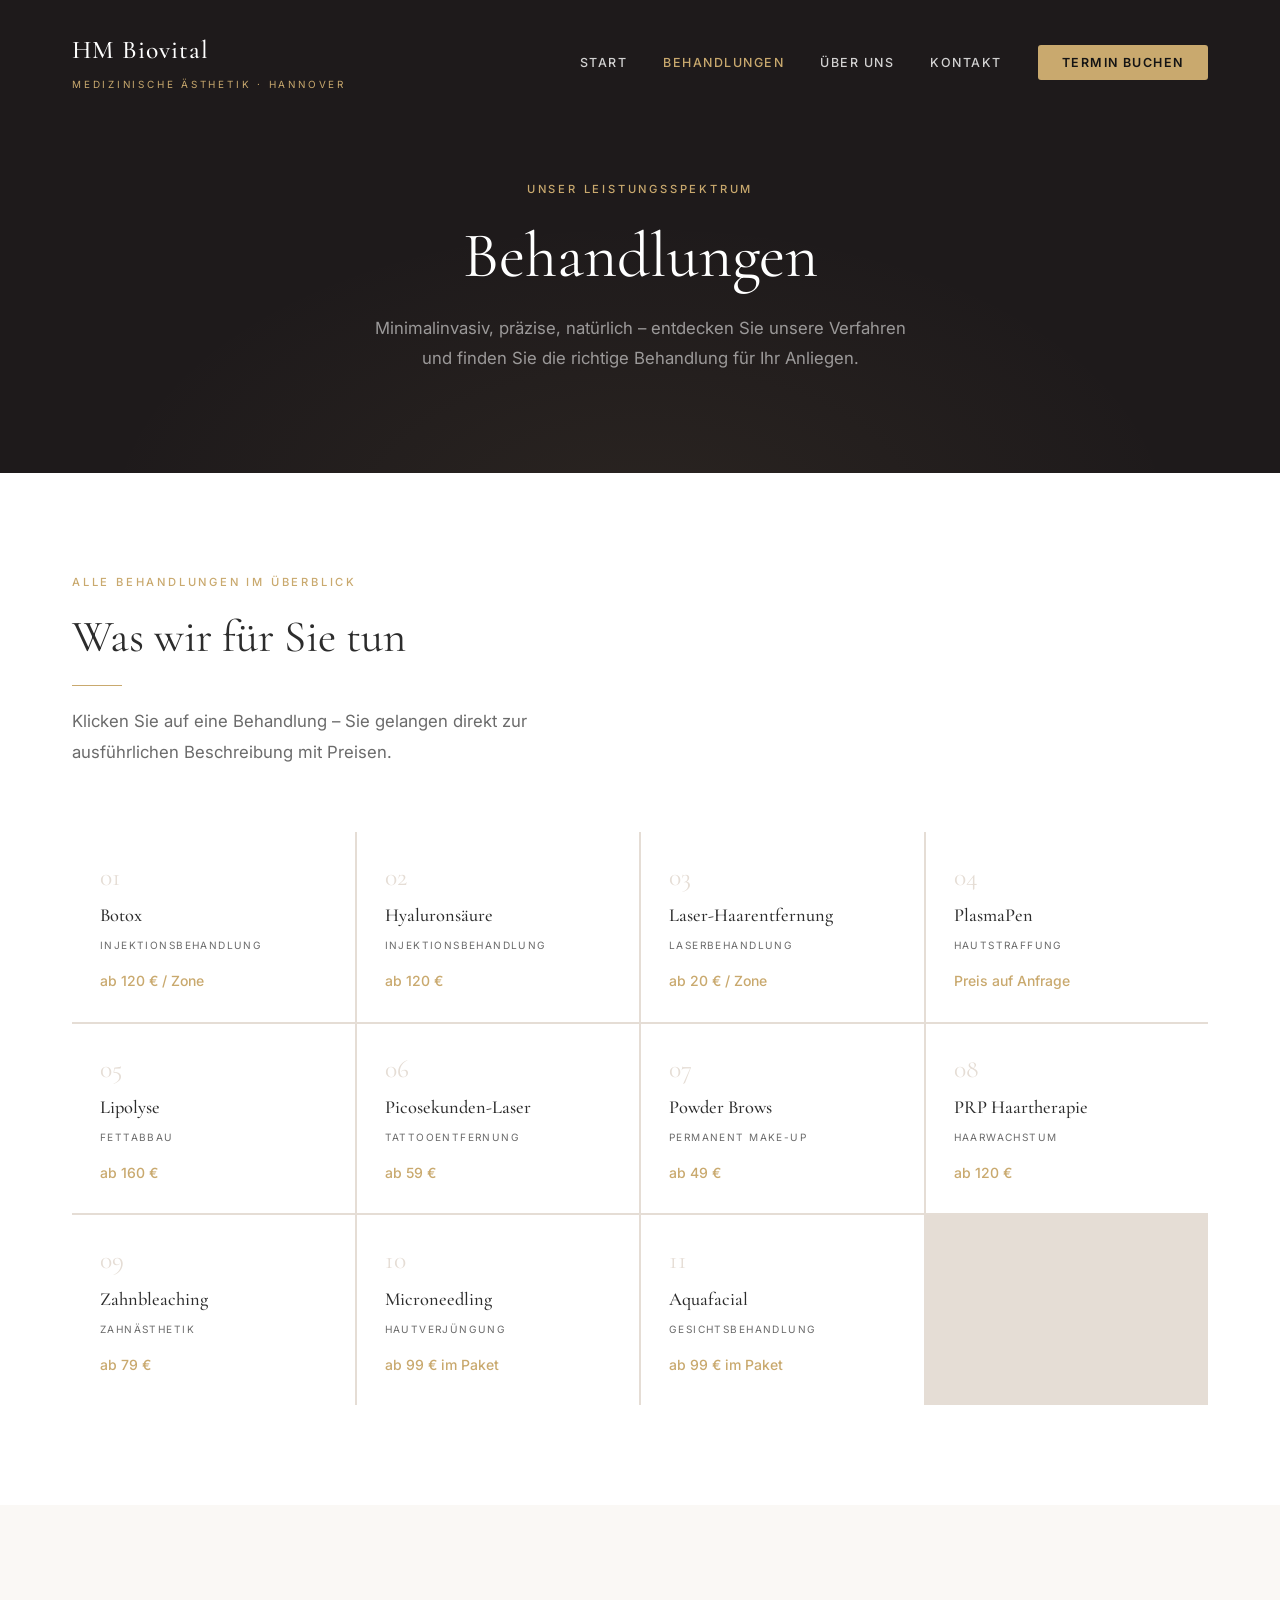
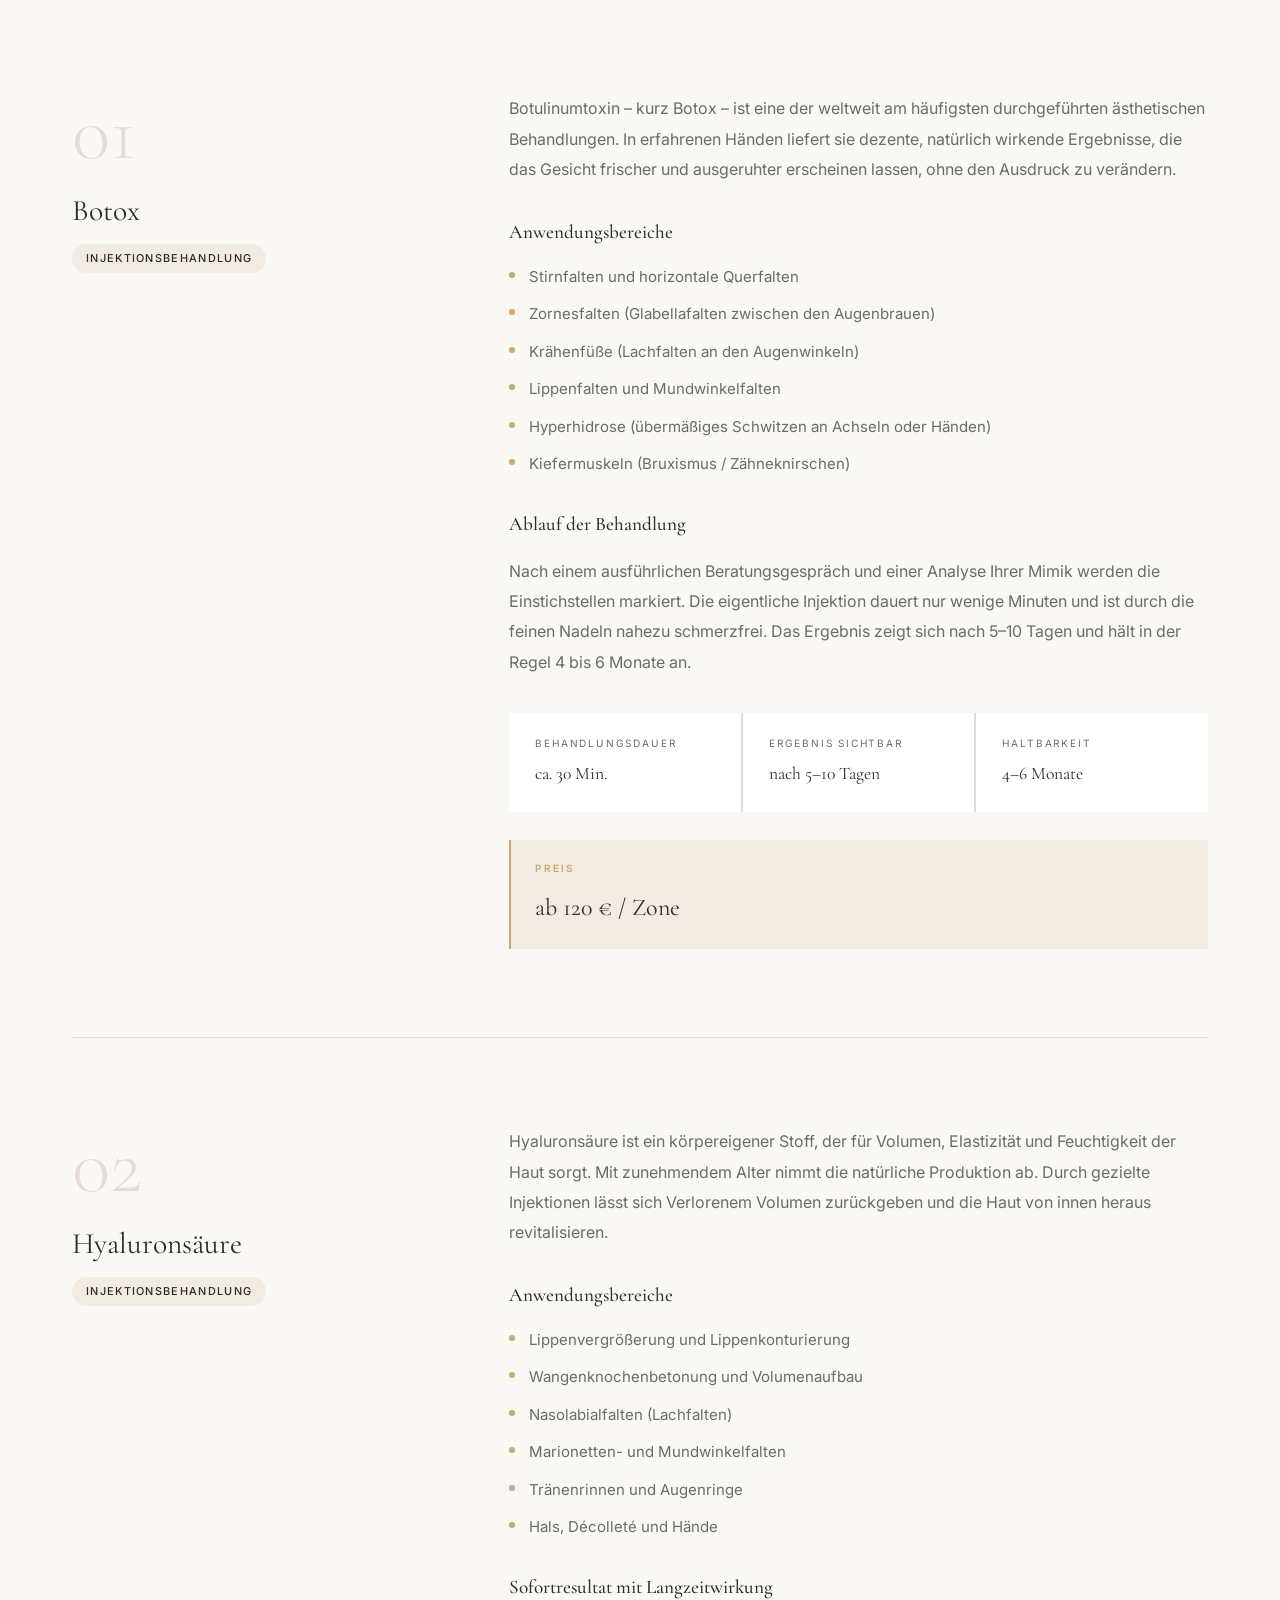
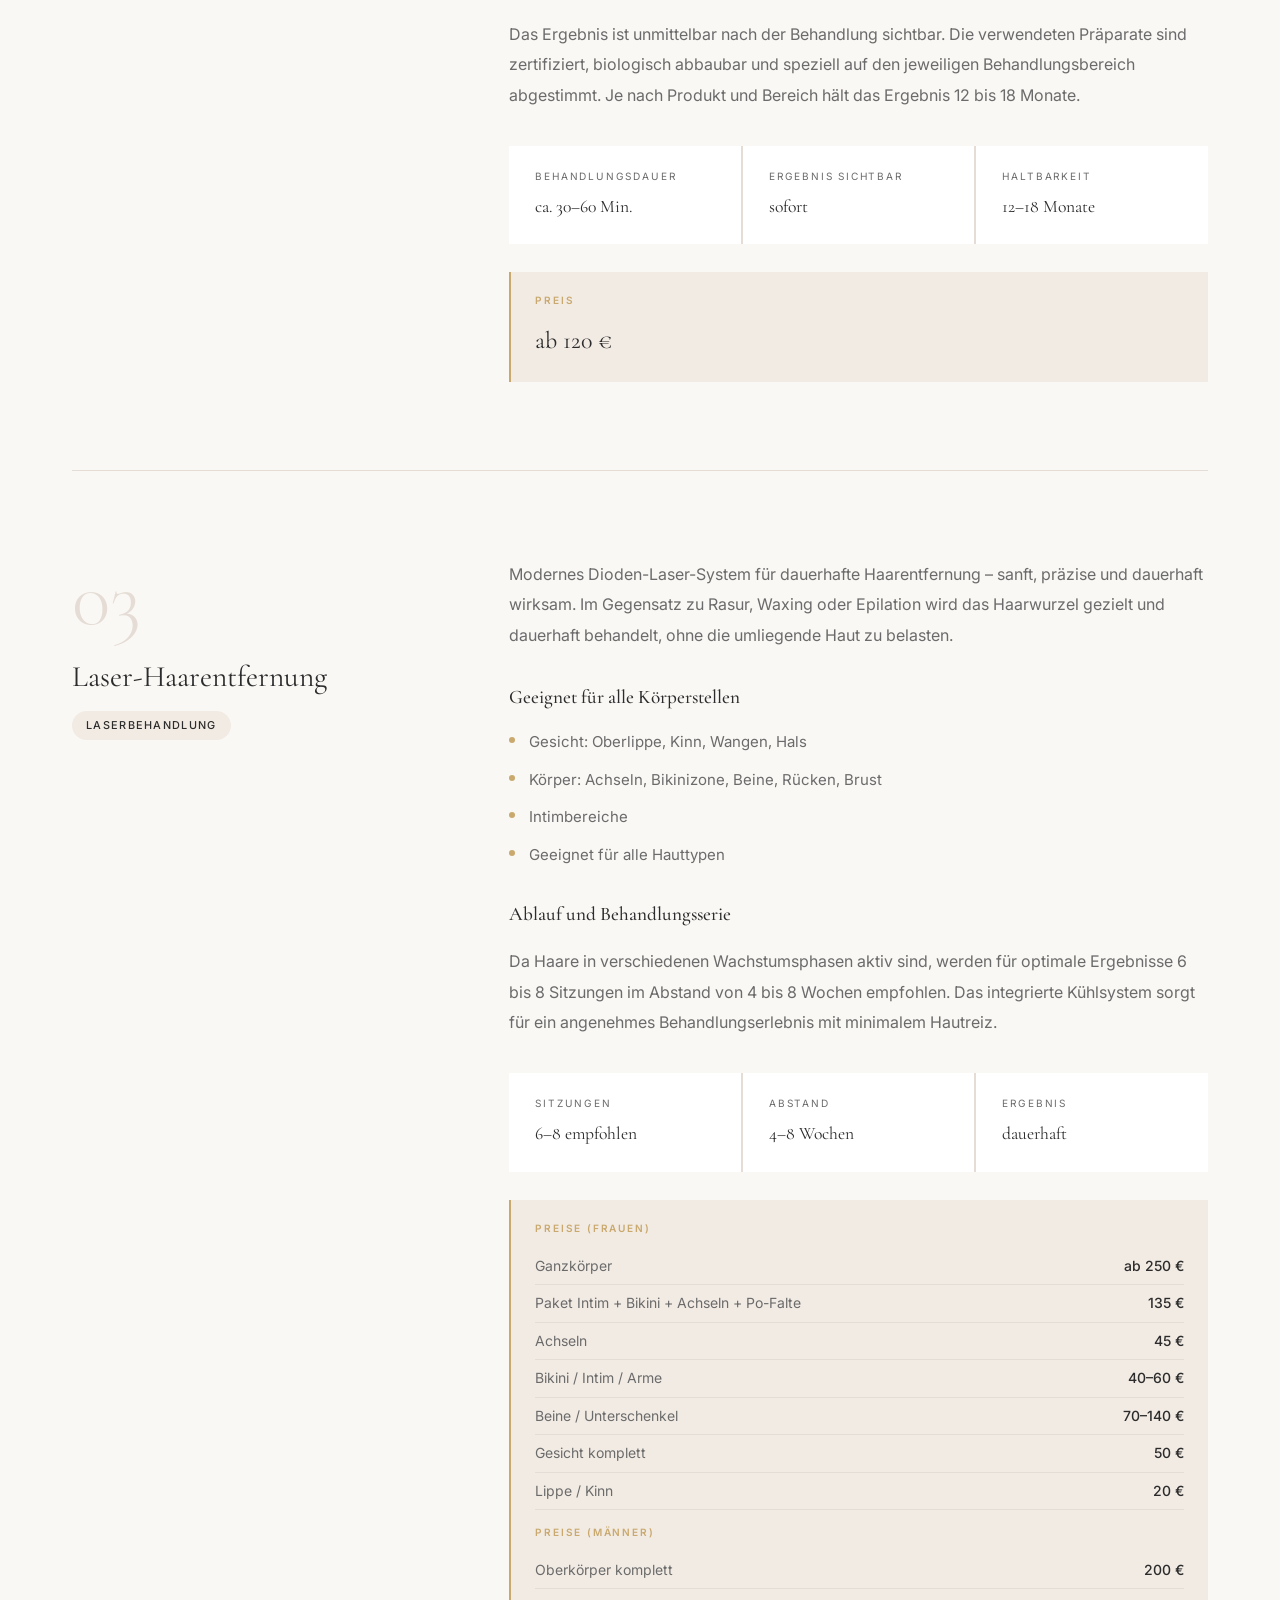
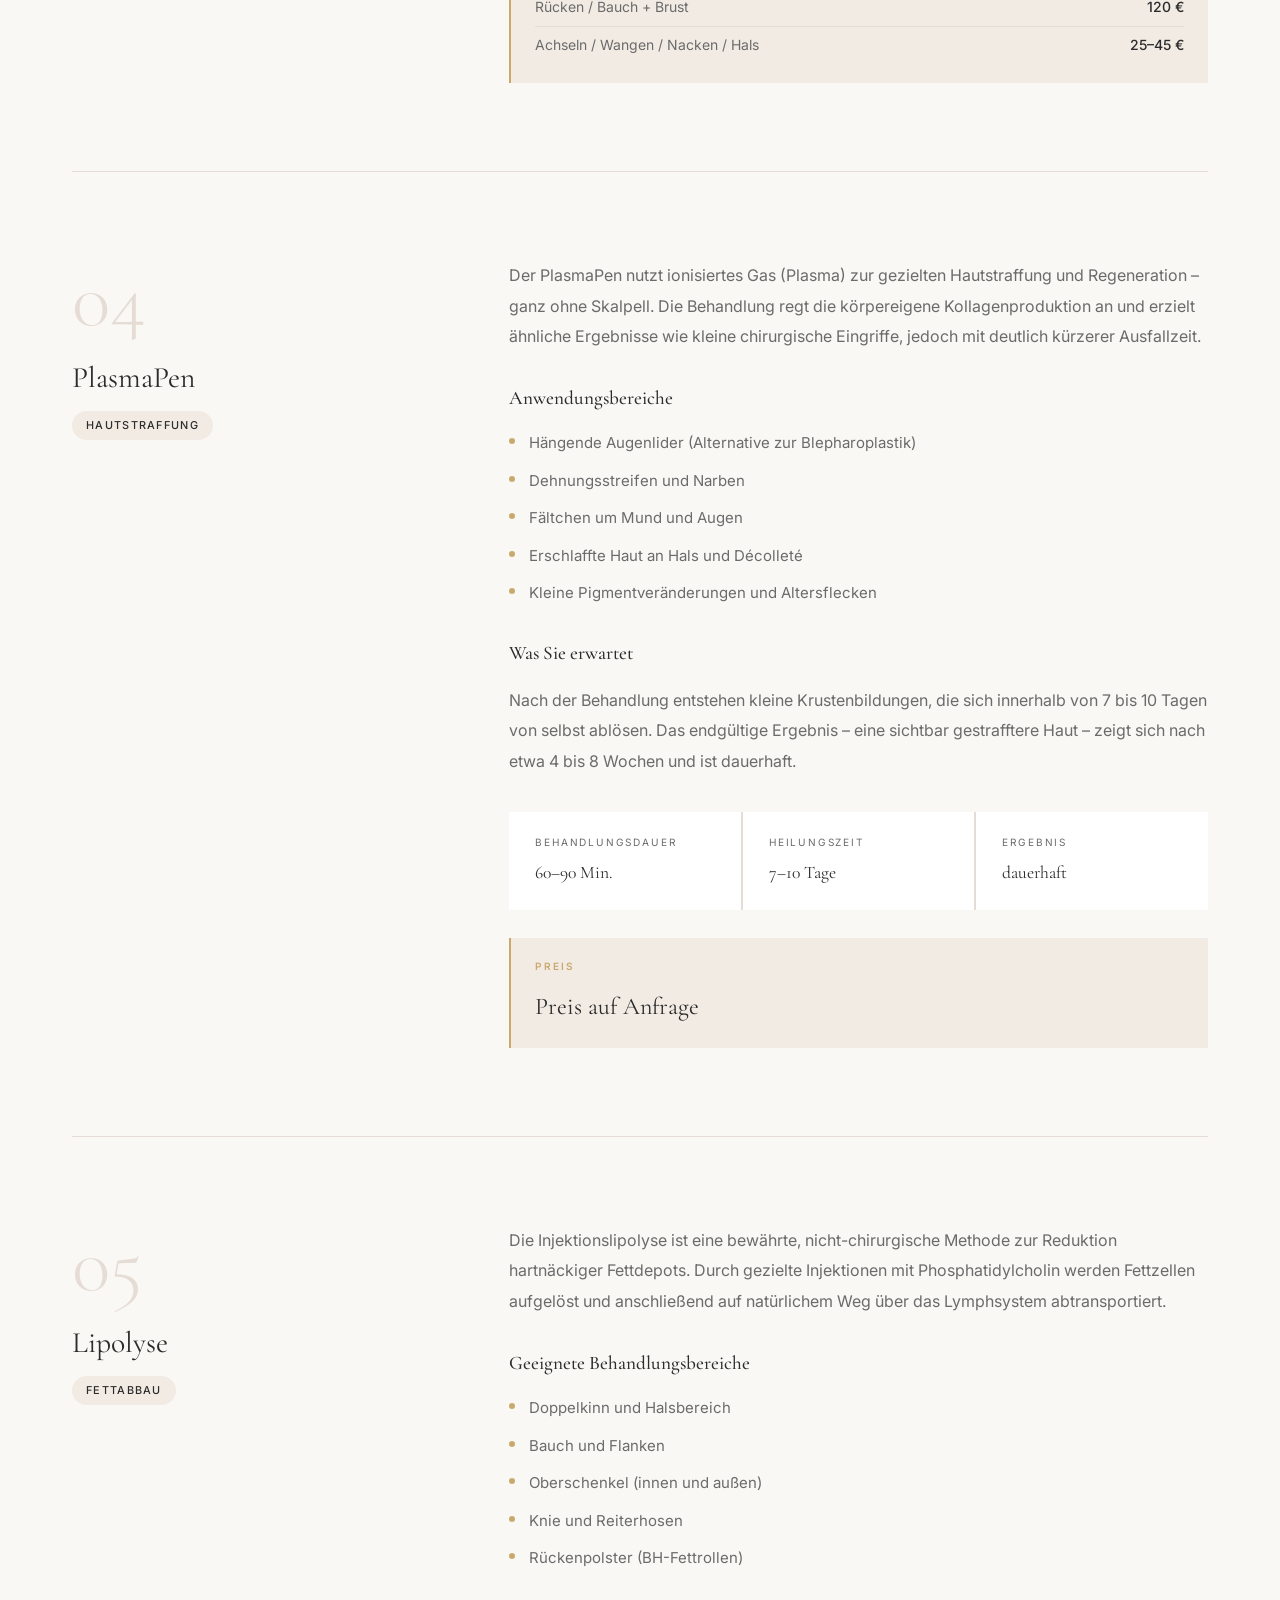
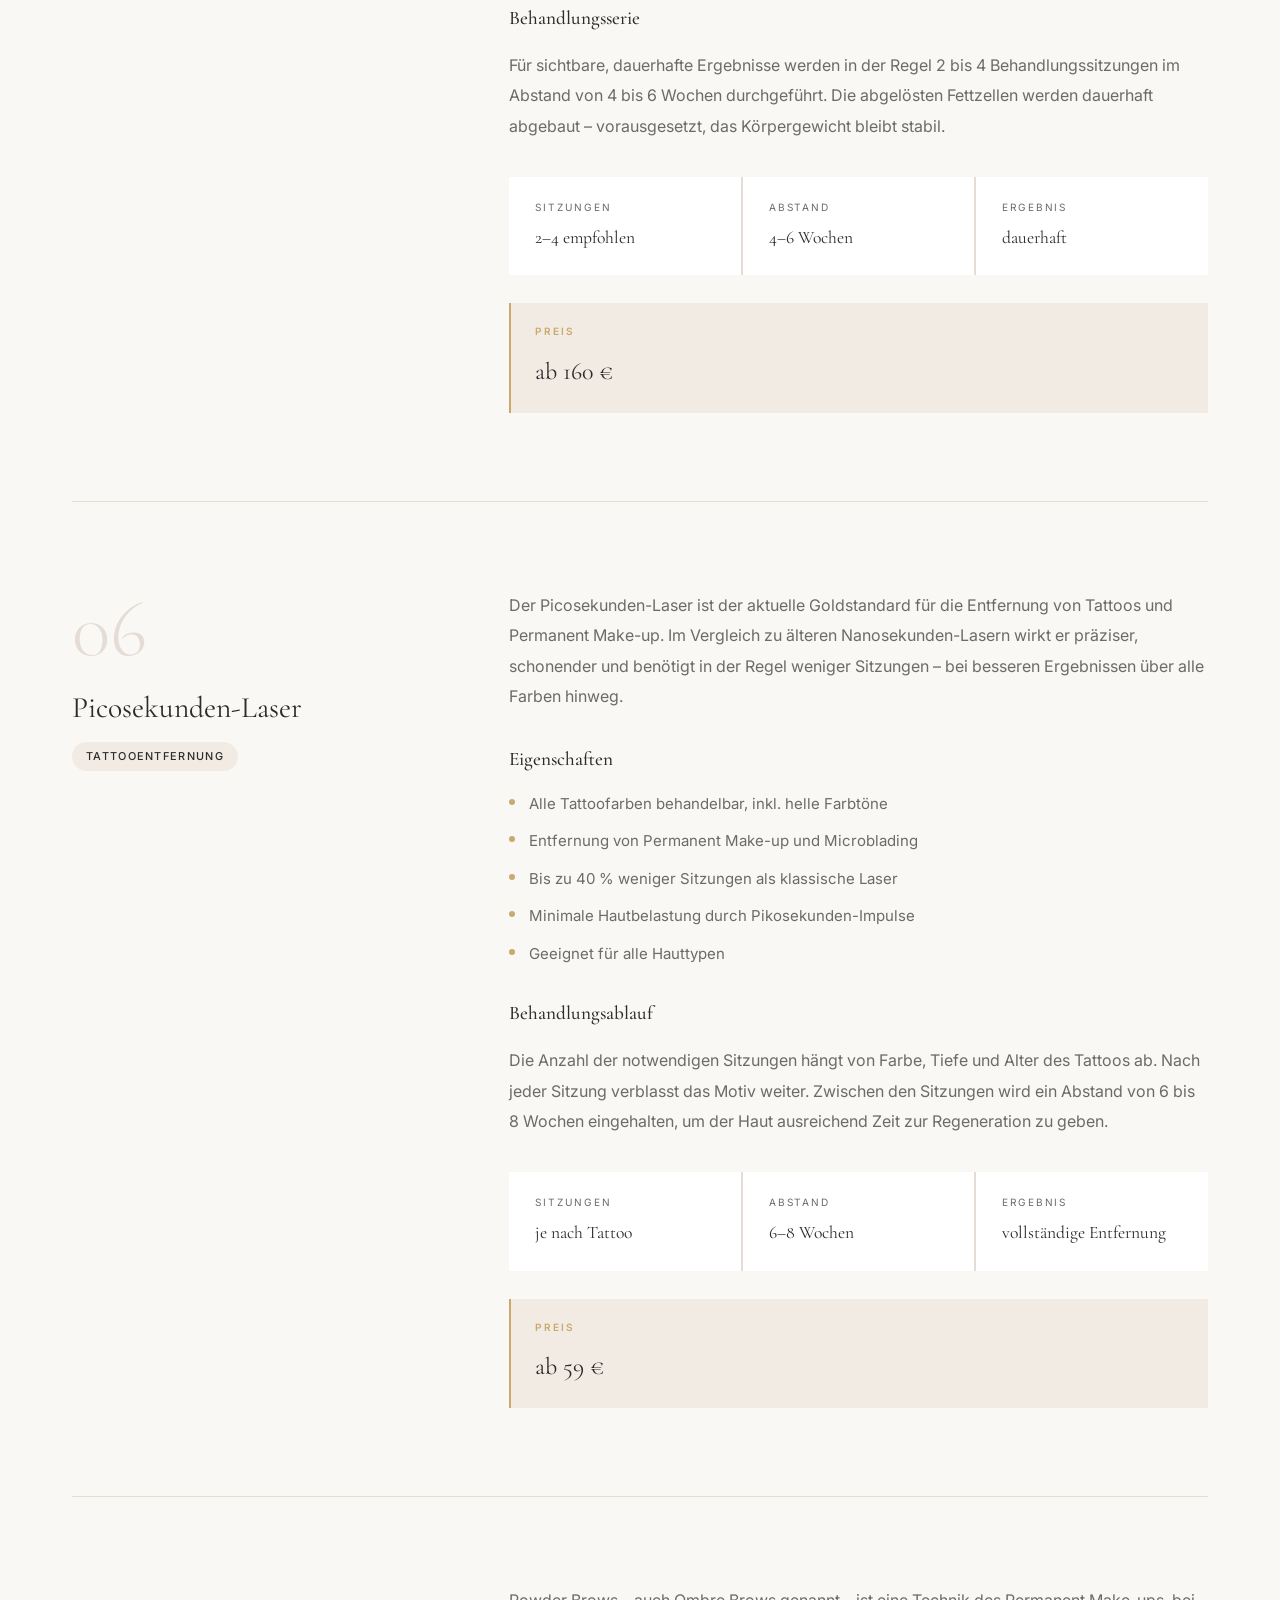
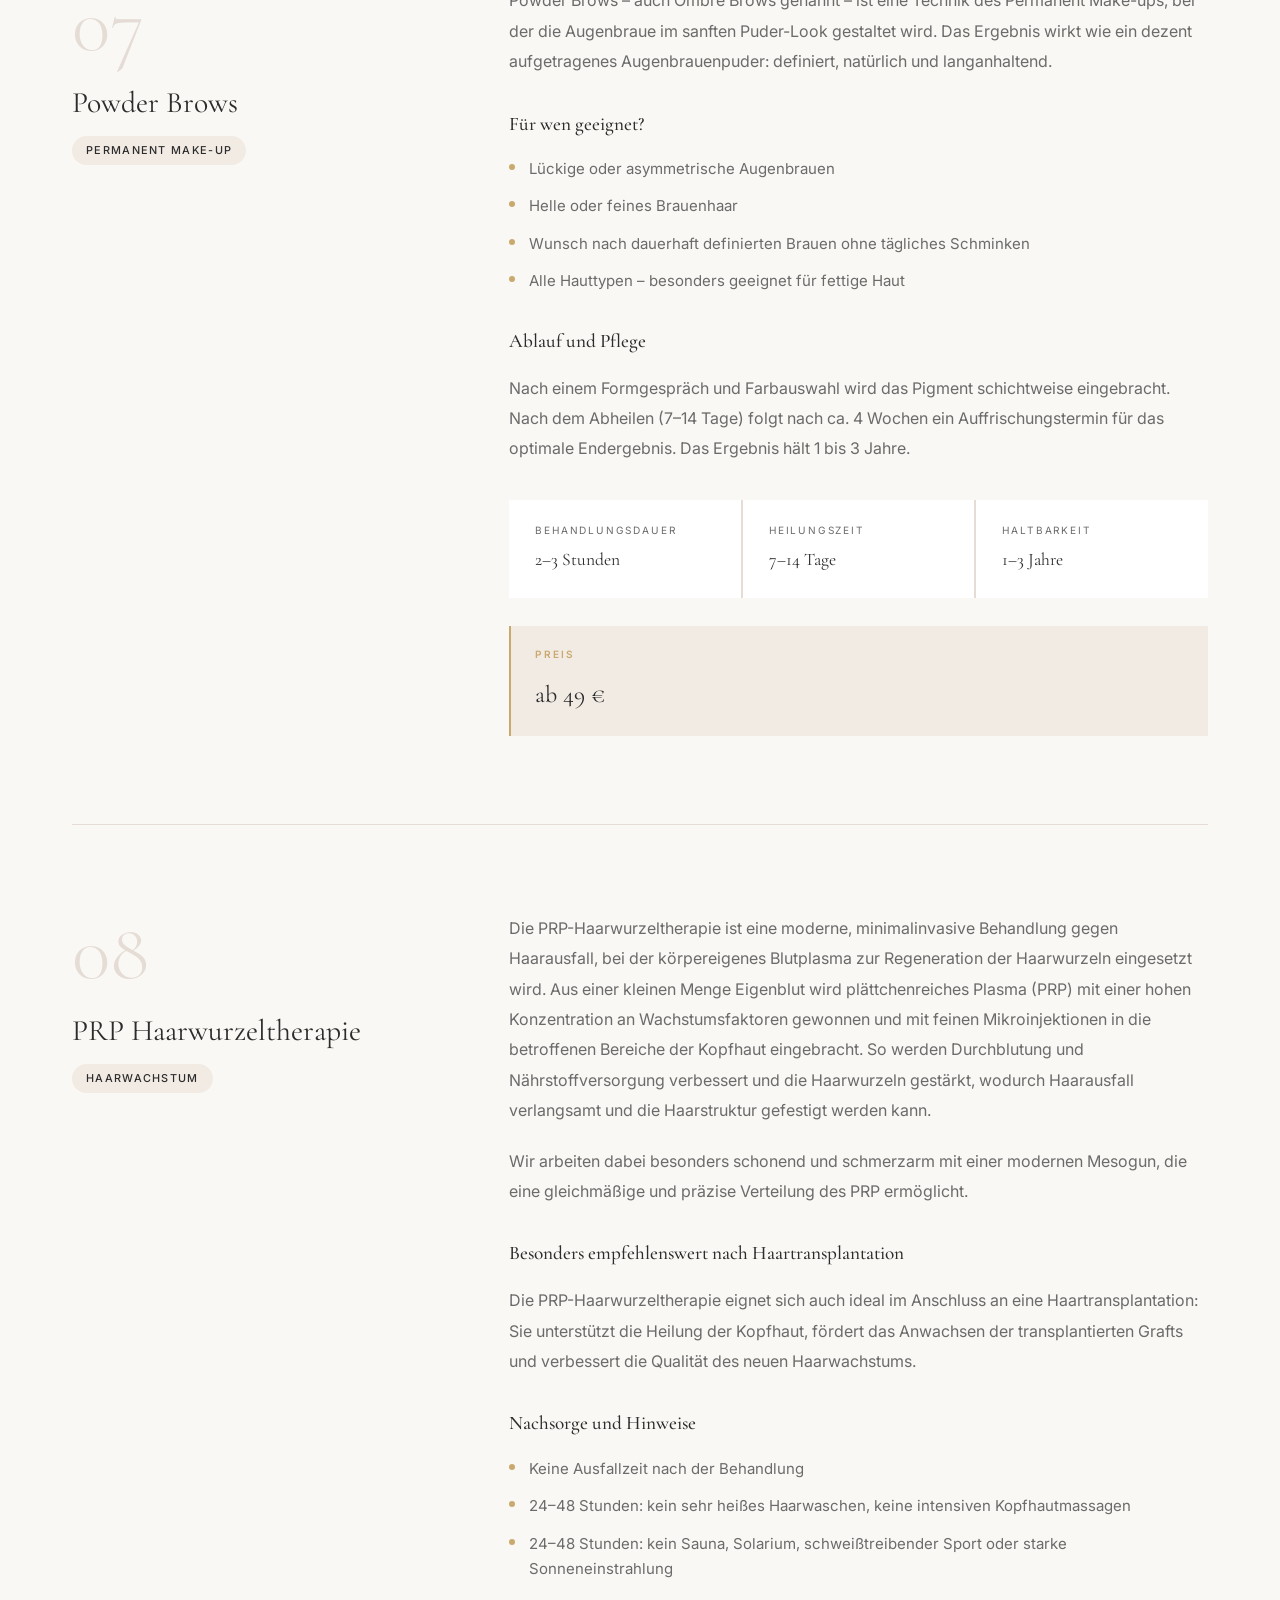
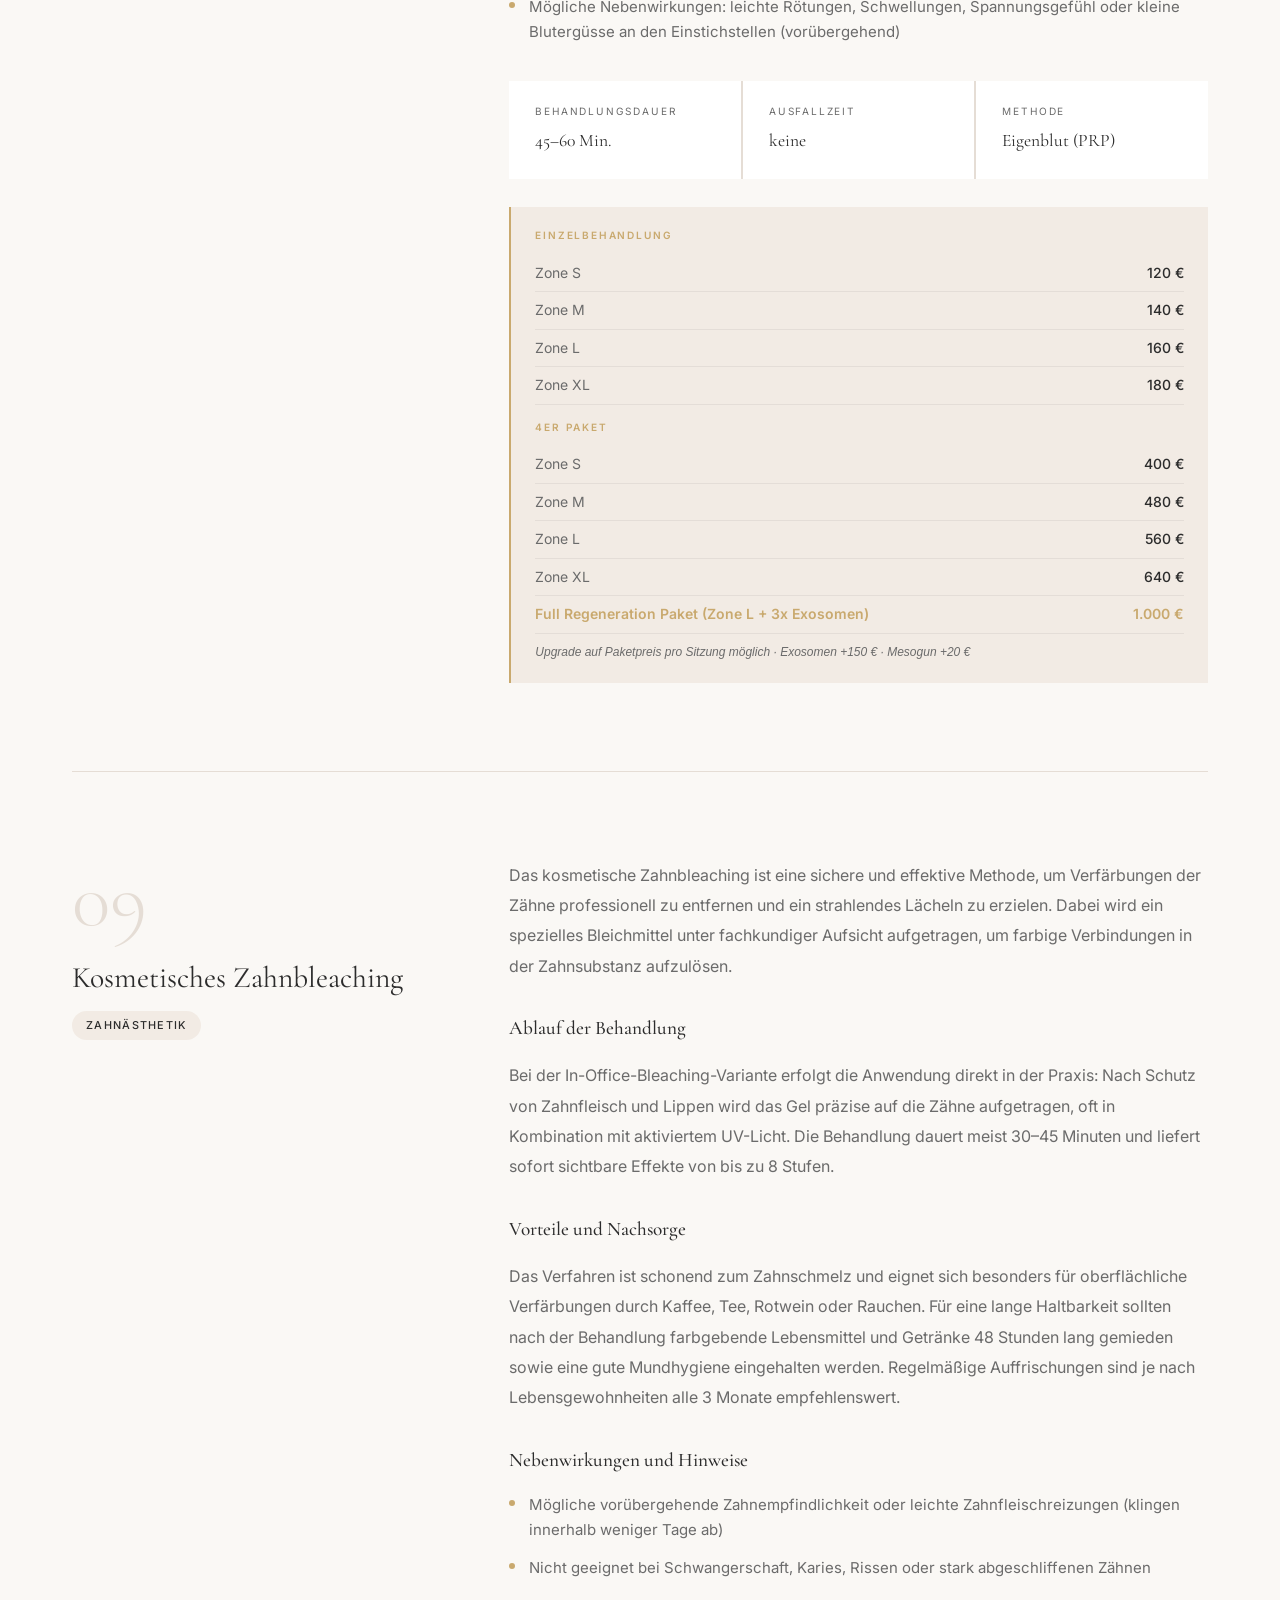
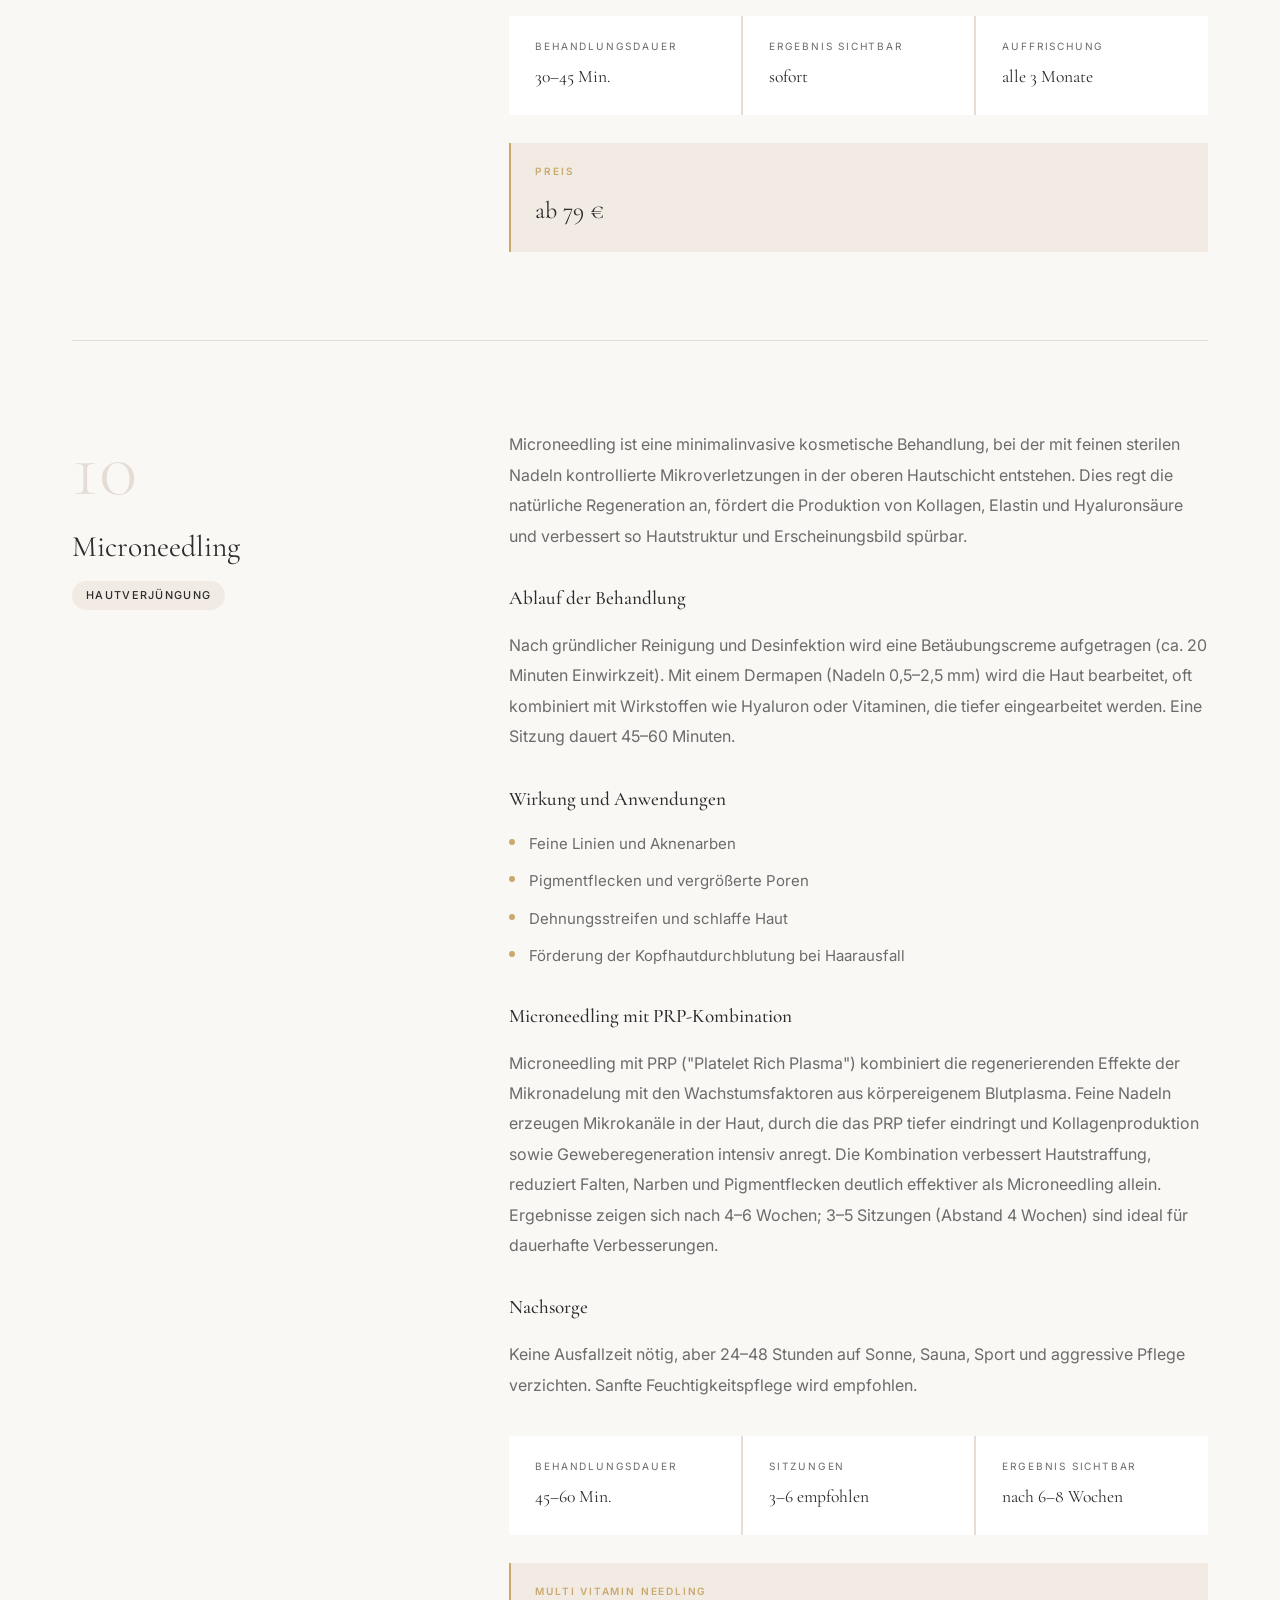
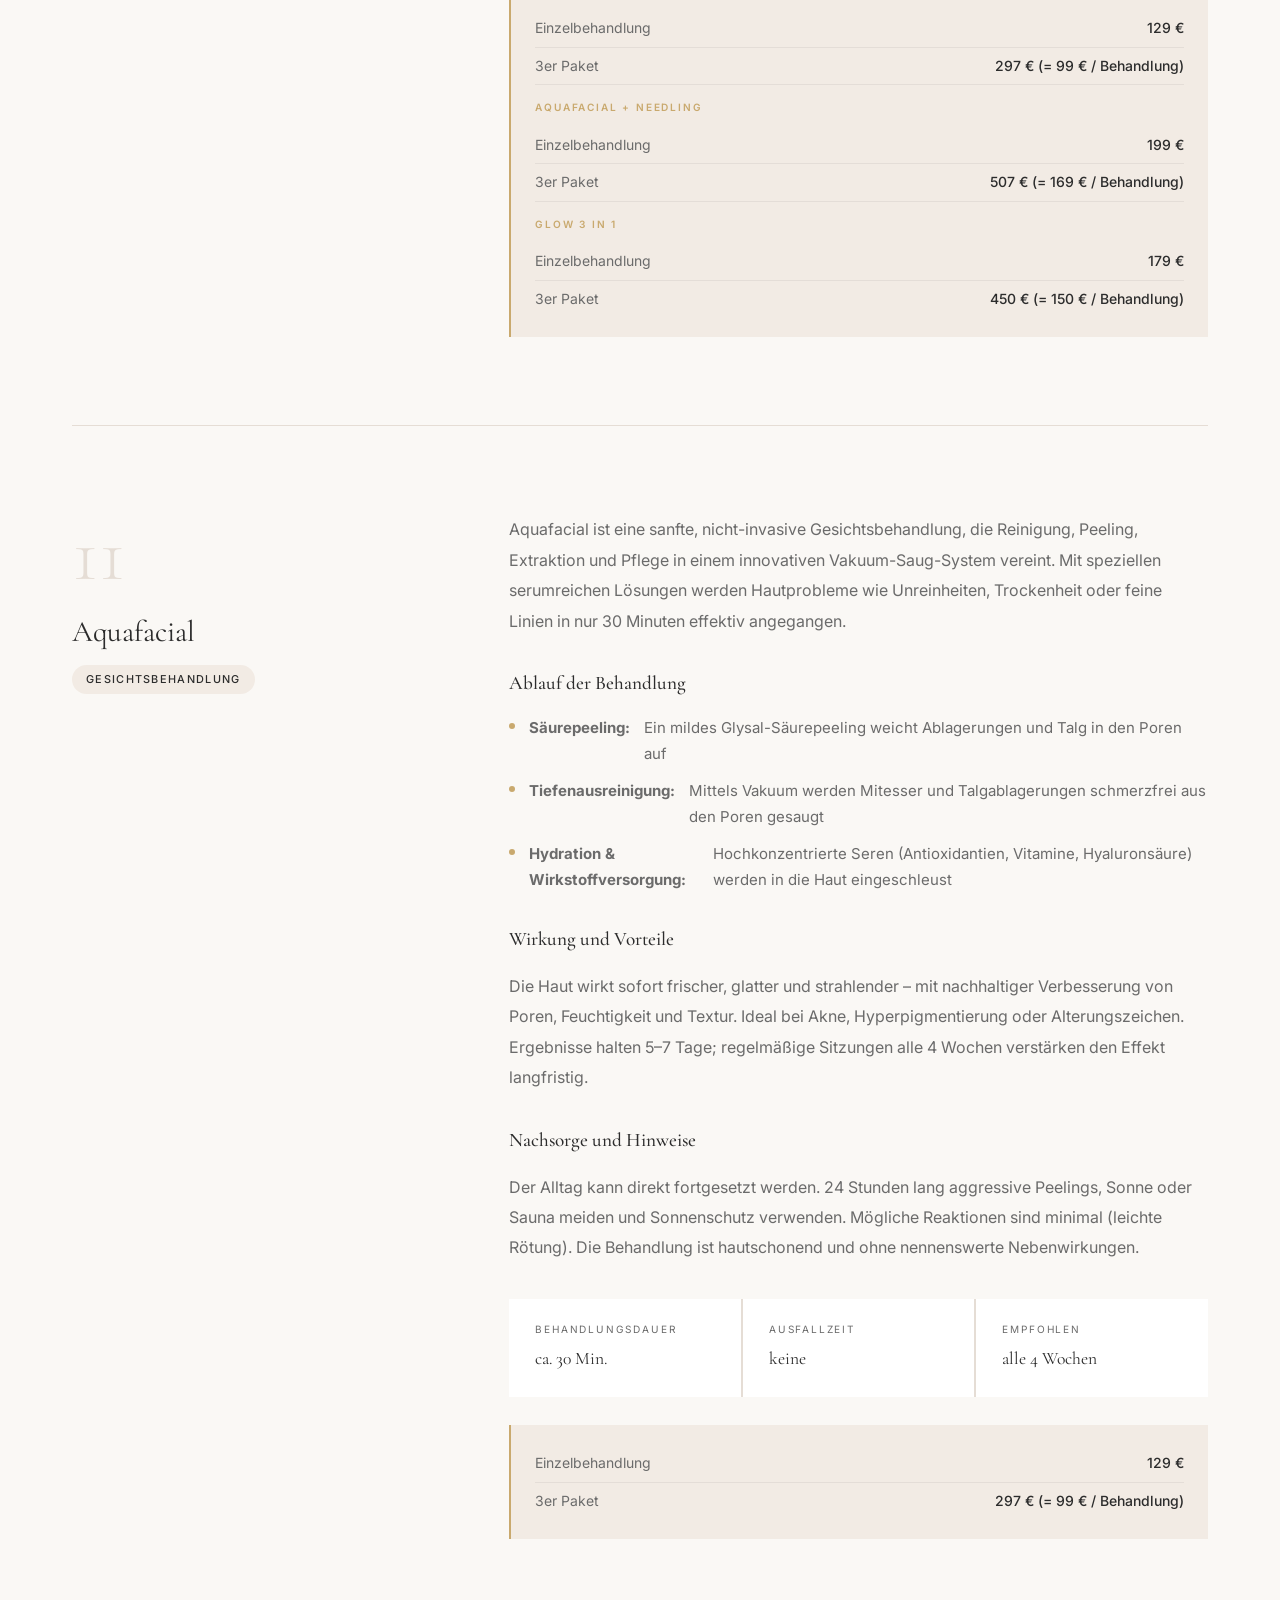
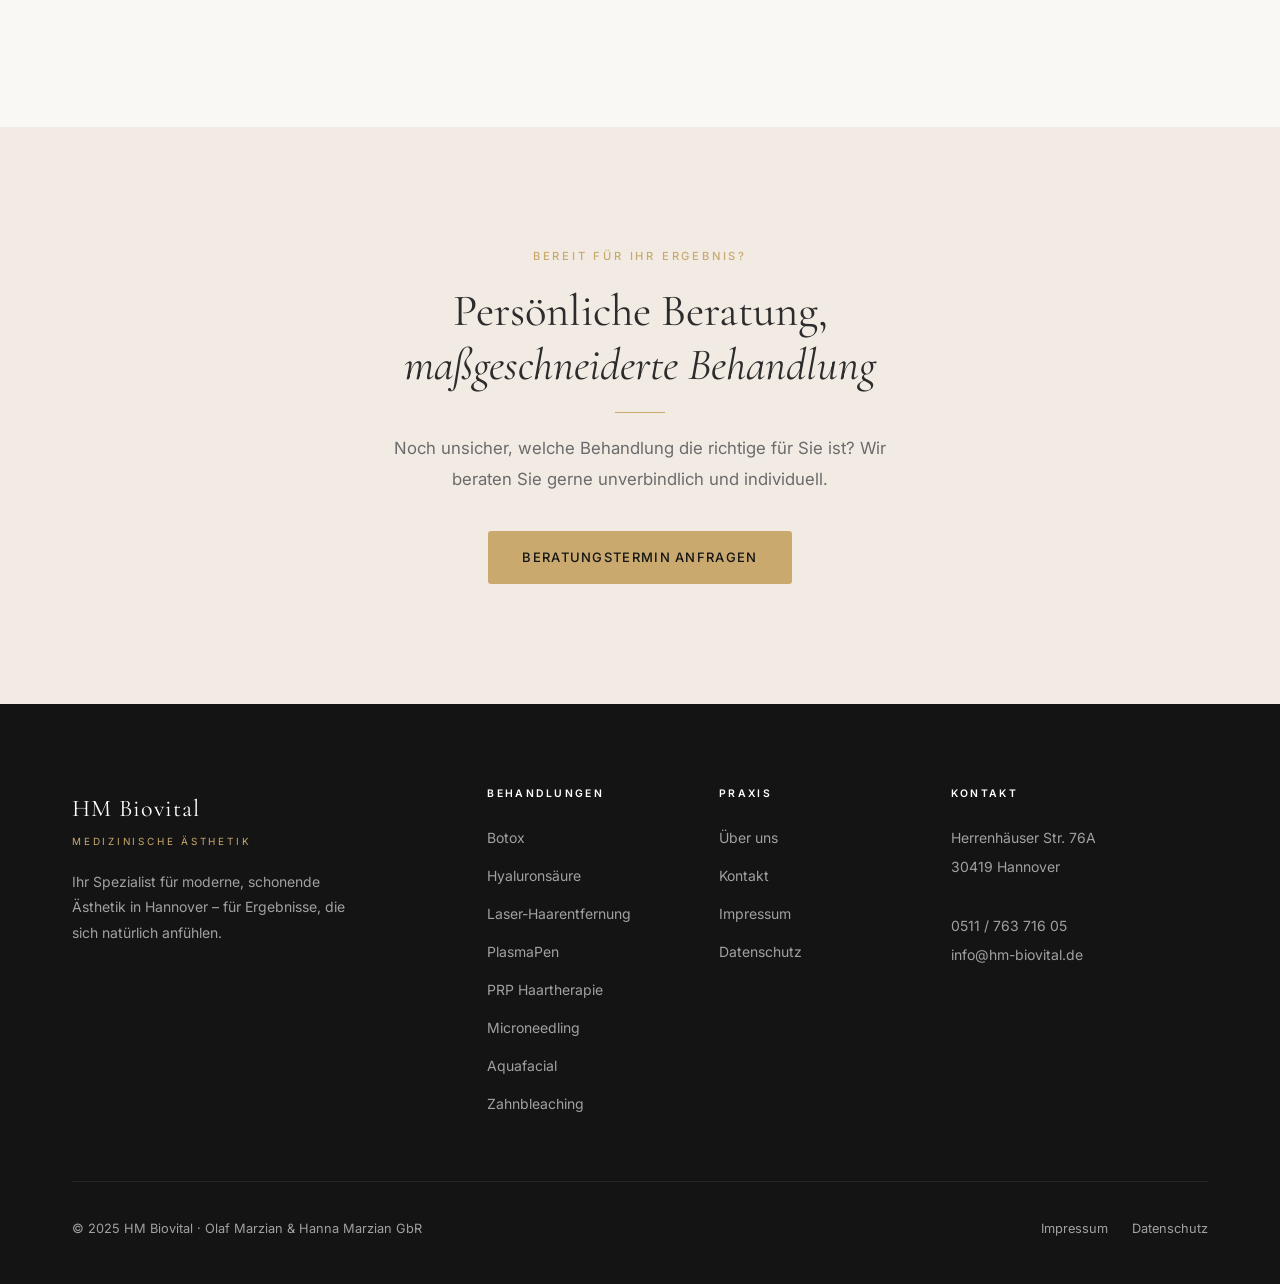
==== commit 0054f8b3: "UX-Redesign Behandlungsseite: Übersicht + Preise inline - Kompakte Übersichts-Grid oben: alle 11 Beh" ====
--- a/behandlungen.html
+++ b/behandlungen.html
@@ -54,142 +54,83 @@
   </section>
 
 
-  <!-- PREISLISTE -->
-  <section class="preisliste-section">
+  <!-- LEISTUNGSÜBERSICHT -->
+  <section class="uebersicht-section">
     <div class="container">
       <div class="section-header reveal">
-        <span class="eyebrow">Transparente Preise</span>
-        <h2>Preisliste 2026</h2>
+        <span class="eyebrow">Alle Behandlungen im Überblick</span>
+        <h2>Was wir für Sie tun</h2>
         <div class="gold-line"></div>
-        <p class="section-desc">Alle Preise inkl. Beratungsgespräch. Individuelle Behandlungspakete auf Anfrage.</p>
-      </div>
-
-      <div class="preisliste-grid">
-
-        <!-- Haarwachstum -->
-        <div class="preisliste-kategorie reveal">
-          <div class="preisliste-kat-header">
-            <span class="preisliste-kat-label">Haarwachstum &amp; Haarverdichtung</span>
-          </div>
-          <div class="preisliste-gruppe">
-            <div class="preisliste-gruppe-titel"><a class="preisliste-link" href="#prp-haar">PRP Haartherapie – Einzelbehandlung</a></div>
-            <div class="preisliste-row"><span>Zone S</span><span>120 €</span></div>
-            <div class="preisliste-row"><span>Zone M</span><span>140 €</span></div>
-            <div class="preisliste-row"><span>Zone L</span><span>160 €</span></div>
-            <div class="preisliste-row"><span>Zone XL</span><span>180 €</span></div>
-          </div>
-          <div class="preisliste-gruppe">
-            <div class="preisliste-gruppe-titel"><a class="preisliste-link" href="#prp-haar">PRP Haartherapie – 4er Paket</a></div>
-            <div class="preisliste-row"><span>Zone S</span><span>400 €</span></div>
-            <div class="preisliste-row"><span>Zone M</span><span>480 €</span></div>
-            <div class="preisliste-row"><span>Zone L</span><span>560 €</span></div>
-            <div class="preisliste-row"><span>Zone XL</span><span>640 €</span></div>
-            <div class="preisliste-hinweis">Upgrade auf Paketpreis pro Sitzung möglich.</div>
-          </div>
-          <div class="preisliste-gruppe">
-            <div class="preisliste-gruppe-titel">Zusatzleistungen</div>
-            <div class="preisliste-row"><span>Exosomen</span><span>+150 €</span></div>
-            <div class="preisliste-row"><span>Mesogun</span><span>+20 €</span></div>
-            <div class="preisliste-row"><span>Cocktail</span><span>+20 €</span></div>
-          </div>
-          <div class="preisliste-highlight">
-            <div class="preisliste-highlight-name"><a class="preisliste-link" href="#prp-haar">Full Regeneration Paket</a></div>
-            <div class="preisliste-highlight-desc">PRP Kopf Zone L + 3x Exosomen</div>
-            <div class="preisliste-highlight-preis">1.000 €</div>
-          </div>
-        </div>
-
-        <!-- Hautverjüngung -->
-        <div class="preisliste-kategorie reveal reveal-delay-1">
-          <div class="preisliste-kat-header">
-            <span class="preisliste-kat-label">Hautverjüngung &amp; Strahlkraft</span>
-          </div>
-          <div class="preisliste-gruppe">
-            <div class="preisliste-gruppe-titel"><a class="preisliste-link" href="#aquafacial">Aquafacial</a></div>
-            <div class="preisliste-row"><span>Einzelbehandlung</span><span>129 €</span></div>
-            <div class="preisliste-row"><span>3er Paket</span><span>297 € <em>(= 99 € / Behandlung)</em></span></div>
-          </div>
-          <div class="preisliste-gruppe">
-            <div class="preisliste-gruppe-titel"><a class="preisliste-link" href="#aquafacial">Aquafacial + Needling</a></div>
-            <div class="preisliste-row"><span>Einzelbehandlung</span><span>199 €</span></div>
-            <div class="preisliste-row"><span>3er Paket</span><span>507 € <em>(= 169 € / Behandlung)</em></span></div>
-          </div>
-          <div class="preisliste-gruppe">
-            <div class="preisliste-gruppe-titel"><a class="preisliste-link" href="#microneedling">Glow 3 in 1 – Enzympeeling + Carbonlaser + Needling</a></div>
-            <div class="preisliste-row"><span>Einzelbehandlung</span><span>179 €</span></div>
-            <div class="preisliste-row"><span>3er Paket</span><span>450 € <em>(= 150 € / Behandlung)</em></span></div>
-          </div>
-          <div class="preisliste-gruppe">
-            <div class="preisliste-gruppe-titel">Carbon Laser</div>
-            <div class="preisliste-row"><span>Einzelbehandlung</span><span>99 €</span></div>
-          </div>
-          <div class="preisliste-gruppe">
-            <div class="preisliste-gruppe-titel"><a class="preisliste-link" href="#microneedling">Multi Vitamin Needling</a></div>
-            <div class="preisliste-row"><span>Einzelbehandlung</span><span>129 €</span></div>
-            <div class="preisliste-row"><span>3er Paket</span><span>297 € <em>(= 99 € / Behandlung)</em></span></div>
-          </div>
-        </div>
-
-        <!-- Haarentfernung -->
-        <div class="preisliste-kategorie reveal">
-          <div class="preisliste-kat-header">
-            <span class="preisliste-kat-label"><a class="preisliste-link" href="#laser-haar">Glatte Haut – Dauerhafte Haarentfernung</a></span>
-          </div>
-          <div class="preisliste-gruppe">
-            <div class="preisliste-gruppe-titel">Frauen</div>
-            <div class="preisliste-row"><span>Ganzkörper</span><span>ab 250 €</span></div>
-            <div class="preisliste-row"><span>Paket Intim + Bikini + Achseln + Po-Falte</span><span>135 €</span></div>
-          </div>
-          <div class="preisliste-gruppe">
-            <div class="preisliste-gruppe-titel">Frauen – Einzelzonen</div>
-            <div class="preisliste-row"><span>Achseln</span><span>45 €</span></div>
-            <div class="preisliste-row"><span>Bikini</span><span>40 €</span></div>
-            <div class="preisliste-row"><span>Intim</span><span>60 €</span></div>
-            <div class="preisliste-row"><span>Beine</span><span>140 €</span></div>
-            <div class="preisliste-row"><span>Unterschenkel</span><span>70 €</span></div>
-            <div class="preisliste-row"><span>Arme</span><span>60 €</span></div>
-            <div class="preisliste-row"><span>Gesicht komplett</span><span>50 €</span></div>
-            <div class="preisliste-row"><span>Lippe</span><span>20 €</span></div>
-            <div class="preisliste-row"><span>Kinn</span><span>20 €</span></div>
-            <div class="preisliste-row"><span>Hals</span><span>30 €</span></div>
-          </div>
-          <div class="preisliste-gruppe">
-            <div class="preisliste-gruppe-titel">Männer</div>
-            <div class="preisliste-row"><span>Oberkörper komplett (Rücken + Bauch + Brust + Achseln)</span><span>200 €</span></div>
-          </div>
-          <div class="preisliste-gruppe">
-            <div class="preisliste-gruppe-titel">Männer – Einzelzonen</div>
-            <div class="preisliste-row"><span>Rücken</span><span>120 €</span></div>
-            <div class="preisliste-row"><span>Bauch + Brust</span><span>120 €</span></div>
-            <div class="preisliste-row"><span>Achseln</span><span>45 €</span></div>
-            <div class="preisliste-row"><span>Wangen</span><span>25 €</span></div>
-            <div class="preisliste-row"><span>Nacken</span><span>25 €</span></div>
-            <div class="preisliste-row"><span>Hals</span><span>30 €</span></div>
-          </div>
-        </div>
-
-        <!-- Ästhetische Korrektur + Zusatz -->
-        <div class="preisliste-kategorie reveal reveal-delay-1">
-          <div class="preisliste-kat-header">
-            <span class="preisliste-kat-label">Ästhetische Korrektur</span>
-          </div>
-          <div class="preisliste-gruppe">
-            <div class="preisliste-row"><span><a class="preisliste-link" href="#botox">Botulinumtoxin</a></span><span>ab 120 € / Zone</span></div>
-            <div class="preisliste-row"><span><a class="preisliste-link" href="#hyaluron">Hyaluron</a></span><span>ab 120 €</span></div>
-            <div class="preisliste-row"><span><a class="preisliste-link" href="#lipolyse">Injektionslipolyse</a></span><span>ab 160 €</span></div>
-          </div>
-
-          <div class="preisliste-kat-header" style="margin-top: 40px;">
-            <span class="preisliste-kat-label">Zusatzbehandlungen</span>
-          </div>
-          <div class="preisliste-gruppe">
-            <div class="preisliste-row"><span><a class="preisliste-link" href="#tattoo-laser">Tattooentfernung</a></span><span>ab 59 €</span></div>
-            <div class="preisliste-row"><span><a class="preisliste-link" href="#zahnbleaching">Zahnbleaching</a></span><span>ab 79 €</span></div>
-            <div class="preisliste-row"><span>Lash Lifting</span><span>ab 69 €</span></div>
-            <div class="preisliste-row"><span>Brow Lifting</span><span>ab 49 €</span></div>
-          </div>
-        </div>
-
+        <p class="section-desc">Klicken Sie auf eine Behandlung – Sie gelangen direkt zur ausführlichen Beschreibung mit Preisen.</p>
+      </div>
+
+      <div class="uebersicht-grid">
+        <a href="#botox" class="uebersicht-card reveal">
+          <div class="uebersicht-num">01</div>
+          <div class="uebersicht-name">Botox</div>
+          <div class="uebersicht-tag">Injektionsbehandlung</div>
+          <div class="uebersicht-preis">ab 120 € / Zone</div>
+        </a>
+        <a href="#hyaluron" class="uebersicht-card reveal reveal-delay-1">
+          <div class="uebersicht-num">02</div>
+          <div class="uebersicht-name">Hyaluronsäure</div>
+          <div class="uebersicht-tag">Injektionsbehandlung</div>
+          <div class="uebersicht-preis">ab 120 €</div>
+        </a>
+        <a href="#laser-haar" class="uebersicht-card reveal reveal-delay-2">
+          <div class="uebersicht-num">03</div>
+          <div class="uebersicht-name">Laser-Haarentfernung</div>
+          <div class="uebersicht-tag">Laserbehandlung</div>
+          <div class="uebersicht-preis">ab 20 € / Zone</div>
+        </a>
+        <a href="#plasmapen" class="uebersicht-card reveal reveal-delay-3">
+          <div class="uebersicht-num">04</div>
+          <div class="uebersicht-name">PlasmaPen</div>
+          <div class="uebersicht-tag">Hautstraffung</div>
+          <div class="uebersicht-preis">Preis auf Anfrage</div>
+        </a>
+        <a href="#lipolyse" class="uebersicht-card reveal">
+          <div class="uebersicht-num">05</div>
+          <div class="uebersicht-name">Lipolyse</div>
+          <div class="uebersicht-tag">Fettabbau</div>
+          <div class="uebersicht-preis">ab 160 €</div>
+        </a>
+        <a href="#tattoo-laser" class="uebersicht-card reveal reveal-delay-1">
+          <div class="uebersicht-num">06</div>
+          <div class="uebersicht-name">Picosekunden-Laser</div>
+          <div class="uebersicht-tag">Tattooentfernung</div>
+          <div class="uebersicht-preis">ab 59 €</div>
+        </a>
+        <a href="#powder-brows" class="uebersicht-card reveal reveal-delay-2">
+          <div class="uebersicht-num">07</div>
+          <div class="uebersicht-name">Powder Brows</div>
+          <div class="uebersicht-tag">Permanent Make-up</div>
+          <div class="uebersicht-preis">ab 49 €</div>
+        </a>
+        <a href="#prp-haar" class="uebersicht-card reveal reveal-delay-3">
+          <div class="uebersicht-num">08</div>
+          <div class="uebersicht-name">PRP Haartherapie</div>
+          <div class="uebersicht-tag">Haarwachstum</div>
+          <div class="uebersicht-preis">ab 120 €</div>
+        </a>
+        <a href="#zahnbleaching" class="uebersicht-card reveal">
+          <div class="uebersicht-num">09</div>
+          <div class="uebersicht-name">Zahnbleaching</div>
+          <div class="uebersicht-tag">Zahnästhetik</div>
+          <div class="uebersicht-preis">ab 79 €</div>
+        </a>
+        <a href="#microneedling" class="uebersicht-card reveal reveal-delay-1">
+          <div class="uebersicht-num">10</div>
+          <div class="uebersicht-name">Microneedling</div>
+          <div class="uebersicht-tag">Hautverjüngung</div>
+          <div class="uebersicht-preis">ab 99 € im Paket</div>
+        </a>
+        <a href="#aquafacial" class="uebersicht-card reveal reveal-delay-2">
+          <div class="uebersicht-num">11</div>
+          <div class="uebersicht-name">Aquafacial</div>
+          <div class="uebersicht-tag">Gesichtsbehandlung</div>
+          <div class="uebersicht-preis">ab 99 € im Paket</div>
+        </a>
       </div>
     </div>
   </section>
@@ -247,6 +188,10 @@
               <div class="info-box-value">4–6 Monate</div>
             </div>
           </div>
+          <div class="behandlung-preis">
+            <div class="behandlung-preis-label">Preis</div>
+            <div class="behandlung-preis-value">ab 120 € / Zone</div>
+          </div>
         </div>
       </div>
 
@@ -298,6 +243,10 @@
               <div class="info-box-value">12–18 Monate</div>
             </div>
           </div>
+          <div class="behandlung-preis">
+            <div class="behandlung-preis-label">Preis</div>
+            <div class="behandlung-preis-value">ab 120 €</div>
+          </div>
         </div>
       </div>
 
@@ -345,6 +294,20 @@
               <div class="info-box-label">Ergebnis</div>
               <div class="info-box-value">dauerhaft</div>
             </div>
+          </div>
+          <div class="behandlung-preis behandlung-preis--table">
+            <div class="behandlung-preis-label">Preise (Frauen)</div>
+            <div class="behandlung-preis-row"><span>Ganzkörper</span><span>ab 250 €</span></div>
+            <div class="behandlung-preis-row"><span>Paket Intim + Bikini + Achseln + Po-Falte</span><span>135 €</span></div>
+            <div class="behandlung-preis-row"><span>Achseln</span><span>45 €</span></div>
+            <div class="behandlung-preis-row"><span>Bikini / Intim / Arme</span><span>40–60 €</span></div>
+            <div class="behandlung-preis-row"><span>Beine / Unterschenkel</span><span>70–140 €</span></div>
+            <div class="behandlung-preis-row"><span>Gesicht komplett</span><span>50 €</span></div>
+            <div class="behandlung-preis-row"><span>Lippe / Kinn</span><span>20 €</span></div>
+            <div class="behandlung-preis-label" style="margin-top: 14px;">Preise (Männer)</div>
+            <div class="behandlung-preis-row"><span>Oberkörper komplett</span><span>200 €</span></div>
+            <div class="behandlung-preis-row"><span>Rücken / Bauch + Brust</span><span>120 €</span></div>
+            <div class="behandlung-preis-row"><span>Achseln / Wangen / Nacken / Hals</span><span>25–45 €</span></div>
           </div>
         </div>
       </div>
@@ -396,6 +359,10 @@
               <div class="info-box-value">dauerhaft</div>
             </div>
           </div>
+          <div class="behandlung-preis">
+            <div class="behandlung-preis-label">Preis</div>
+            <div class="behandlung-preis-value">Preis auf Anfrage</div>
+          </div>
         </div>
       </div>
 
@@ -446,6 +413,10 @@
               <div class="info-box-value">dauerhaft</div>
             </div>
           </div>
+          <div class="behandlung-preis">
+            <div class="behandlung-preis-label">Preis</div>
+            <div class="behandlung-preis-value">ab 160 €</div>
+          </div>
         </div>
       </div>
 
@@ -497,6 +468,10 @@
               <div class="info-box-value">vollständige Entfernung</div>
             </div>
           </div>
+          <div class="behandlung-preis">
+            <div class="behandlung-preis-label">Preis</div>
+            <div class="behandlung-preis-value">ab 59 €</div>
+          </div>
         </div>
       </div>
 
@@ -544,6 +519,10 @@
               <div class="info-box-label">Haltbarkeit</div>
               <div class="info-box-value">1–3 Jahre</div>
             </div>
+          </div>
+          <div class="behandlung-preis">
+            <div class="behandlung-preis-label">Preis</div>
+            <div class="behandlung-preis-value">ab 49 €</div>
           </div>
         </div>
       </div>
@@ -600,6 +579,20 @@
               <div class="info-box-value">Eigenblut (PRP)</div>
             </div>
           </div>
+          <div class="behandlung-preis behandlung-preis--table">
+            <div class="behandlung-preis-label">Einzelbehandlung</div>
+            <div class="behandlung-preis-row"><span>Zone S</span><span>120 €</span></div>
+            <div class="behandlung-preis-row"><span>Zone M</span><span>140 €</span></div>
+            <div class="behandlung-preis-row"><span>Zone L</span><span>160 €</span></div>
+            <div class="behandlung-preis-row"><span>Zone XL</span><span>180 €</span></div>
+            <div class="behandlung-preis-label" style="margin-top: 14px;">4er Paket</div>
+            <div class="behandlung-preis-row"><span>Zone S</span><span>400 €</span></div>
+            <div class="behandlung-preis-row"><span>Zone M</span><span>480 €</span></div>
+            <div class="behandlung-preis-row"><span>Zone L</span><span>560 €</span></div>
+            <div class="behandlung-preis-row"><span>Zone XL</span><span>640 €</span></div>
+            <div class="behandlung-preis-row behandlung-preis-row--highlight"><span>Full Regeneration Paket (Zone L + 3x Exosomen)</span><span>1.000 €</span></div>
+            <div class="behandlung-preis-hinweis">Upgrade auf Paketpreis pro Sitzung möglich · Exosomen +150 € · Mesogun +20 €</div>
+          </div>
         </div>
       </div>
 
@@ -654,6 +647,10 @@
               <div class="info-box-label">Auffrischung</div>
               <div class="info-box-value">alle 3 Monate</div>
             </div>
+          </div>
+          <div class="behandlung-preis">
+            <div class="behandlung-preis-label">Preis</div>
+            <div class="behandlung-preis-value">ab 79 €</div>
           </div>
         </div>
       </div>
@@ -720,6 +717,17 @@
               <div class="info-box-value">nach 6–8 Wochen</div>
             </div>
           </div>
+          <div class="behandlung-preis behandlung-preis--table">
+            <div class="behandlung-preis-label">Multi Vitamin Needling</div>
+            <div class="behandlung-preis-row"><span>Einzelbehandlung</span><span>129 €</span></div>
+            <div class="behandlung-preis-row"><span>3er Paket</span><span>297 € (= 99 € / Behandlung)</span></div>
+            <div class="behandlung-preis-label" style="margin-top: 14px;">Aquafacial + Needling</div>
+            <div class="behandlung-preis-row"><span>Einzelbehandlung</span><span>199 €</span></div>
+            <div class="behandlung-preis-row"><span>3er Paket</span><span>507 € (= 169 € / Behandlung)</span></div>
+            <div class="behandlung-preis-label" style="margin-top: 14px;">Glow 3 in 1</div>
+            <div class="behandlung-preis-row"><span>Einzelbehandlung</span><span>179 €</span></div>
+            <div class="behandlung-preis-row"><span>3er Paket</span><span>450 € (= 150 € / Behandlung)</span></div>
+          </div>
         </div>
       </div>
 
@@ -773,6 +781,10 @@
               <div class="info-box-label">Empfohlen</div>
               <div class="info-box-value">alle 4 Wochen</div>
             </div>
+          </div>
+          <div class="behandlung-preis behandlung-preis--table">
+            <div class="behandlung-preis-row"><span>Einzelbehandlung</span><span>129 €</span></div>
+            <div class="behandlung-preis-row"><span>3er Paket</span><span>297 € (= 99 € / Behandlung)</span></div>
           </div>
         </div>
       </div>
--- a/css/style.css
+++ b/css/style.css
@@ -1186,7 +1186,130 @@
 }
 .impressum-content a:hover { color: var(--gold-dark); }
 
-/* 18. Preisliste
+/* 18. Leistungsübersicht (kompakte Übersicht oben)
+   ============================================================ */
+.uebersicht-section { background: var(--white); padding: 100px 0; }
+
+.uebersicht-grid {
+  display: grid;
+  grid-template-columns: repeat(4, 1fr);
+  gap: 2px;
+  background: var(--border);
+  margin-top: 56px;
+}
+
+.uebersicht-card {
+  background: var(--white);
+  padding: 32px 28px 28px;
+  text-decoration: none;
+  color: var(--text);
+  display: flex;
+  flex-direction: column;
+  gap: 6px;
+  transition: background var(--t);
+}
+.uebersicht-card:hover { background: var(--dark); }
+
+.uebersicht-num {
+  font-family: var(--font-display);
+  font-size: 1.6rem;
+  color: var(--border);
+  line-height: 1;
+  margin-bottom: 4px;
+  transition: color var(--t-fast);
+}
+.uebersicht-card:hover .uebersicht-num { color: rgba(255,255,255,0.2); }
+
+.uebersicht-name {
+  font-family: var(--font-display);
+  font-size: 1.15rem;
+  font-weight: 500;
+  transition: color var(--t-fast);
+}
+.uebersicht-card:hover .uebersicht-name { color: var(--white); }
+
+.uebersicht-tag {
+  font-size: 0.63rem;
+  letter-spacing: 0.14em;
+  text-transform: uppercase;
+  color: var(--text-light);
+  transition: color var(--t-fast);
+}
+.uebersicht-card:hover .uebersicht-tag { color: rgba(255,255,255,0.4); }
+
+.uebersicht-preis {
+  font-size: 0.875rem;
+  color: var(--gold);
+  font-weight: 500;
+  margin-top: 8px;
+}
+
+/* Inline-Preise in Behandlungs-Sektionen
+   ============================================================ */
+.behandlung-preis {
+  margin-top: 28px;
+  padding: 20px 24px;
+  background: var(--rose);
+  border-left: 2px solid var(--gold);
+}
+.behandlung-preis--table {
+  display: flex;
+  flex-direction: column;
+  gap: 0;
+}
+
+.behandlung-preis-label {
+  font-size: 0.63rem;
+  letter-spacing: 0.18em;
+  text-transform: uppercase;
+  font-weight: 600;
+  color: var(--gold);
+  margin-bottom: 10px;
+  display: block;
+}
+
+.behandlung-preis-value {
+  font-family: var(--font-display);
+  font-size: 1.5rem;
+  color: var(--text);
+}
+
+.behandlung-preis-row {
+  display: flex;
+  justify-content: space-between;
+  align-items: baseline;
+  font-size: 0.875rem;
+  color: var(--text-light);
+  padding: 6px 0;
+  border-bottom: 1px solid rgba(0,0,0,0.06);
+  gap: 16px;
+}
+.behandlung-preis-row:last-of-type { border-bottom: none; }
+.behandlung-preis-row span:last-child {
+  color: var(--text);
+  font-weight: 500;
+  white-space: nowrap;
+}
+.behandlung-preis-row--highlight span { color: var(--gold) !important; font-weight: 600 !important; }
+
+.behandlung-preis-hinweis {
+  font-size: 0.75rem;
+  color: var(--text-light);
+  margin-top: 8px;
+  font-style: italic;
+}
+
+@media (max-width: 1024px) {
+  .uebersicht-grid { grid-template-columns: repeat(3, 1fr); }
+}
+@media (max-width: 768px) {
+  .uebersicht-grid { grid-template-columns: repeat(2, 1fr); }
+}
+@media (max-width: 480px) {
+  .uebersicht-grid { grid-template-columns: 1fr; }
+}
+
+/* 18b. Preisliste (Legacy-CSS – nicht mehr im Einsatz)
    ============================================================ */
 .preisliste-section {
   background: var(--dark-2);
